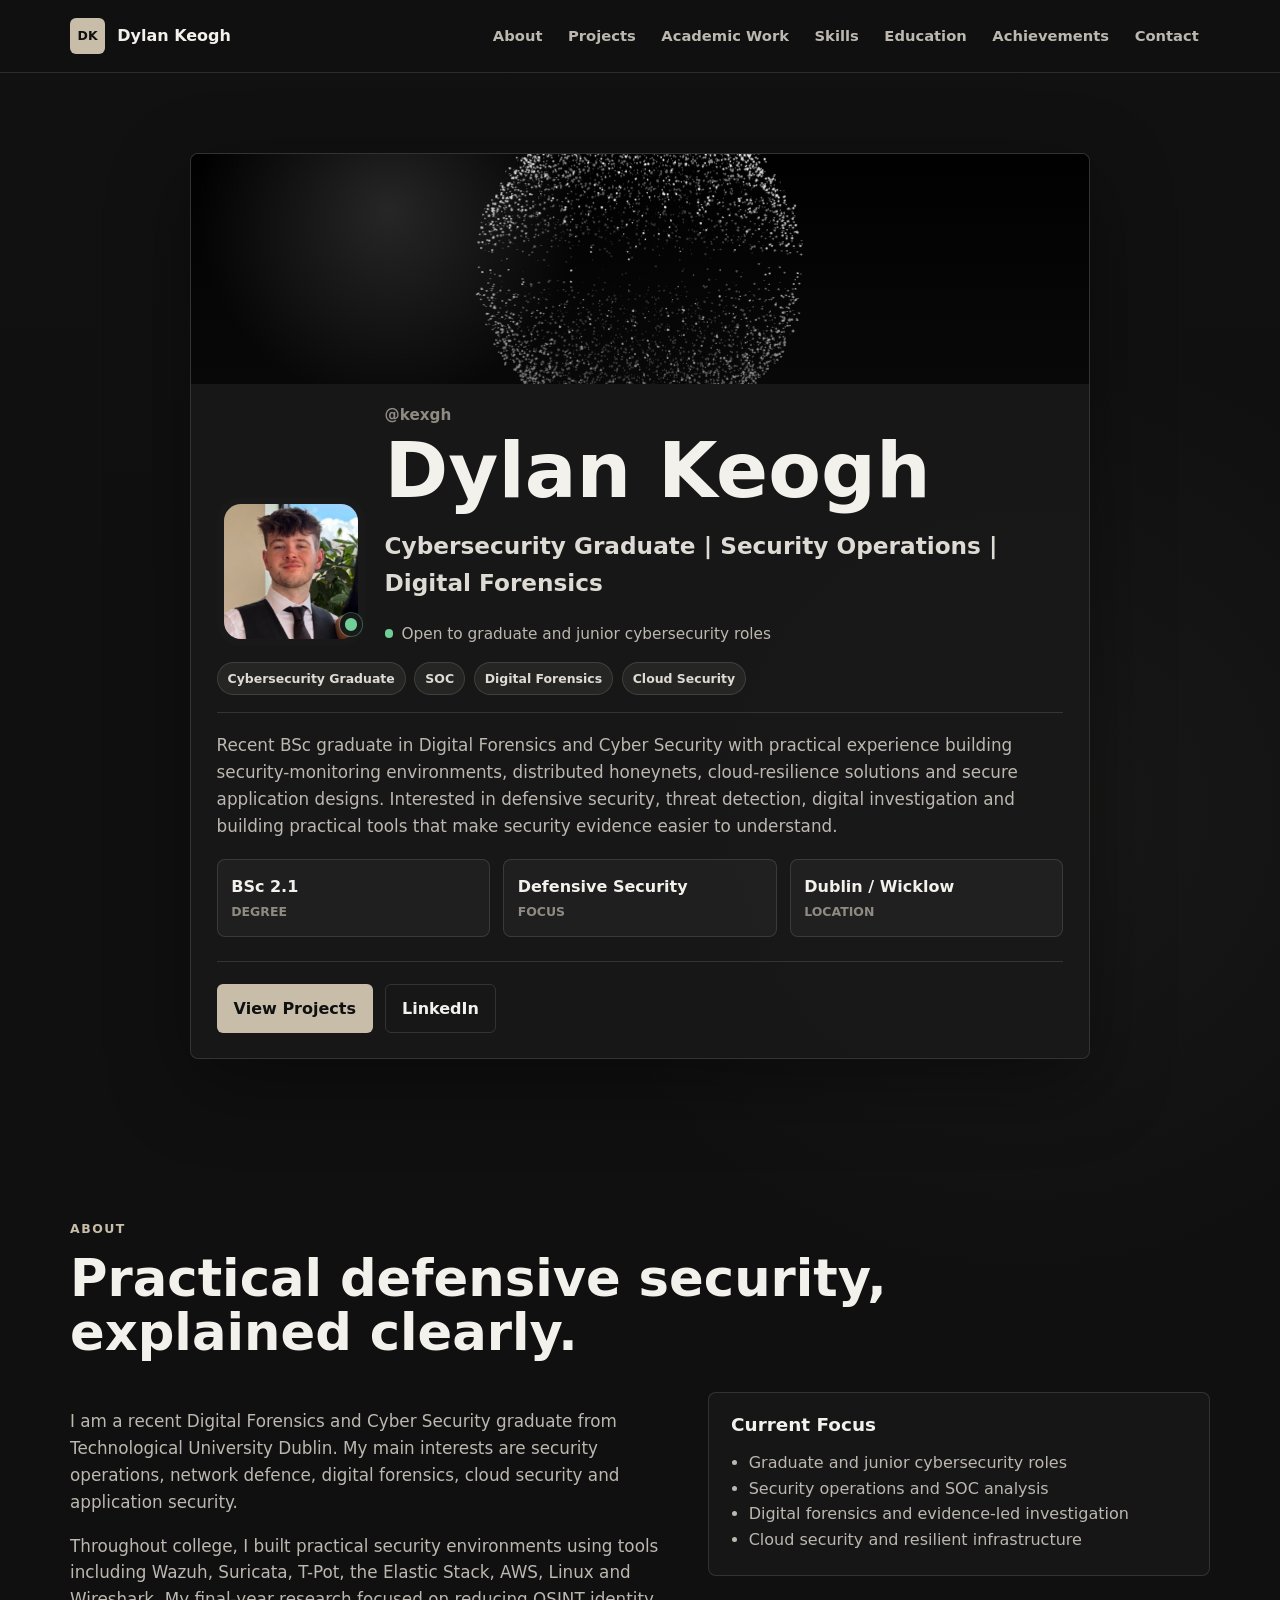
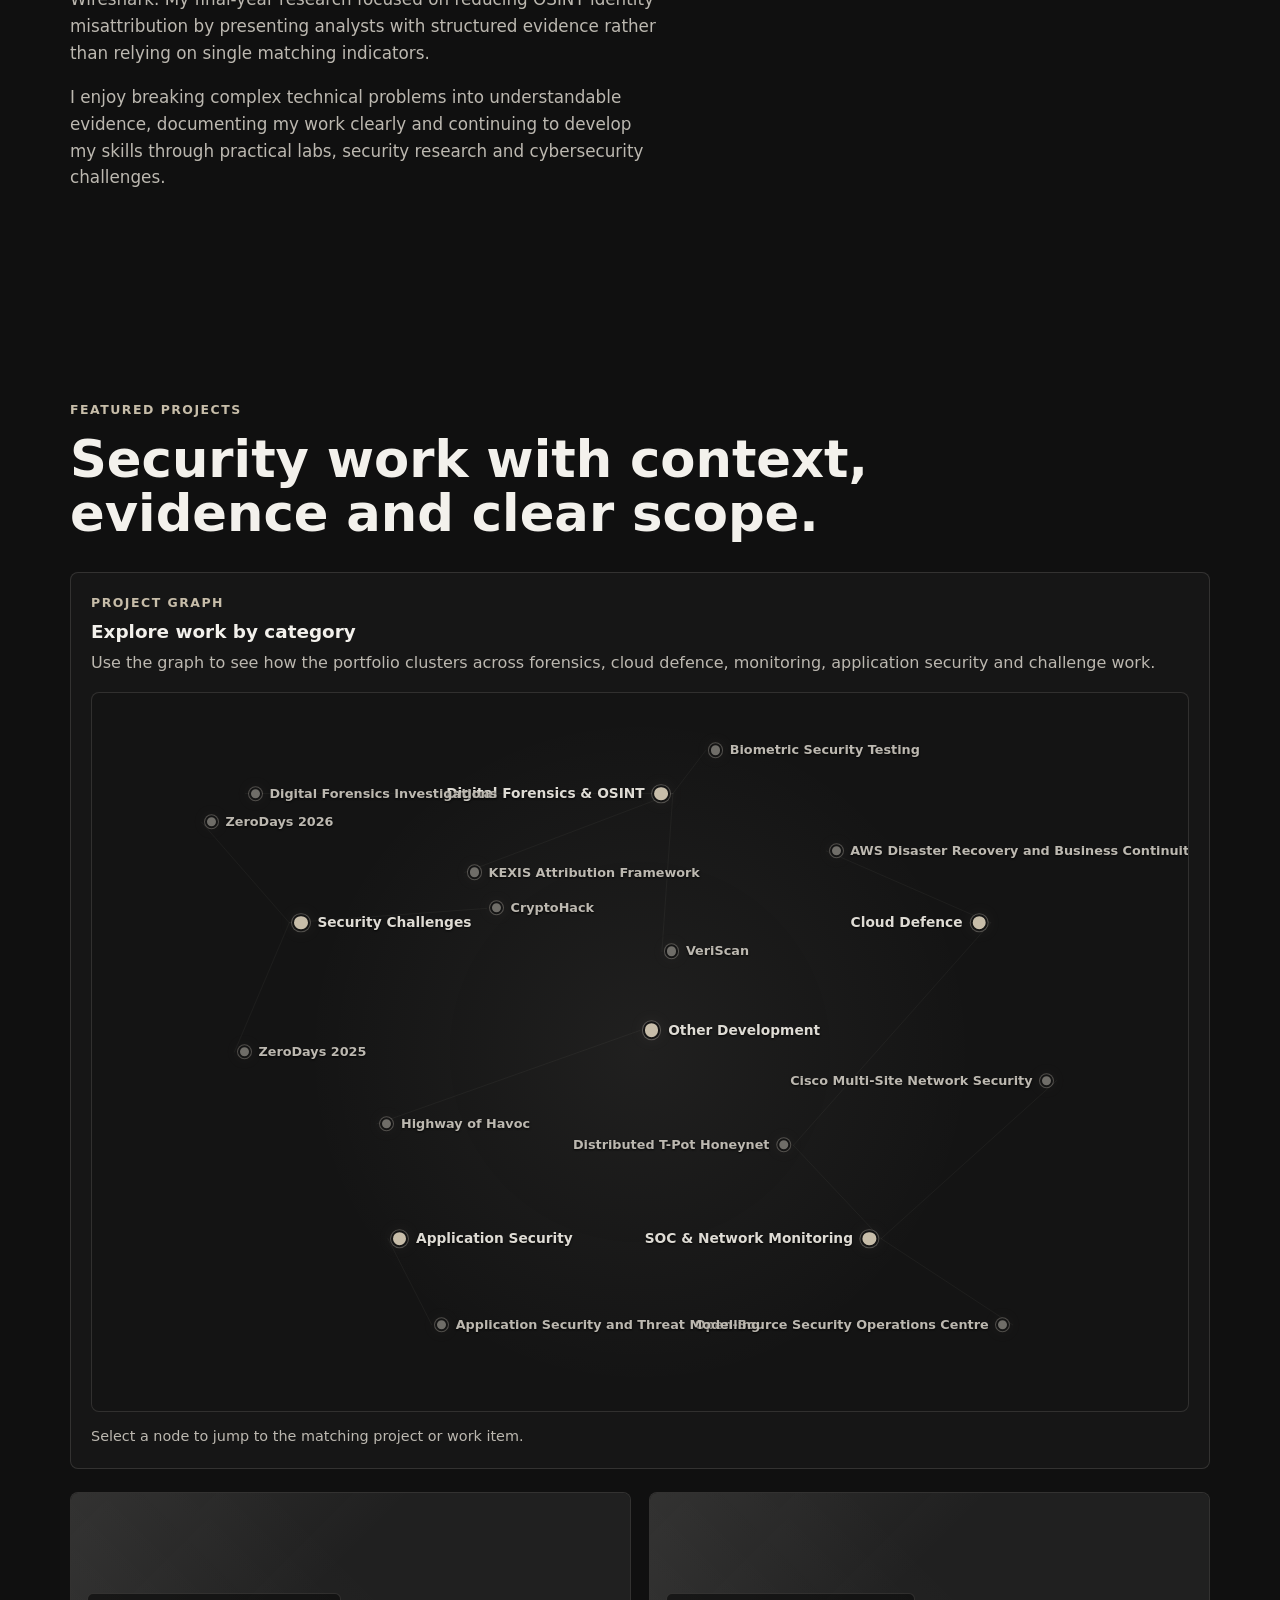
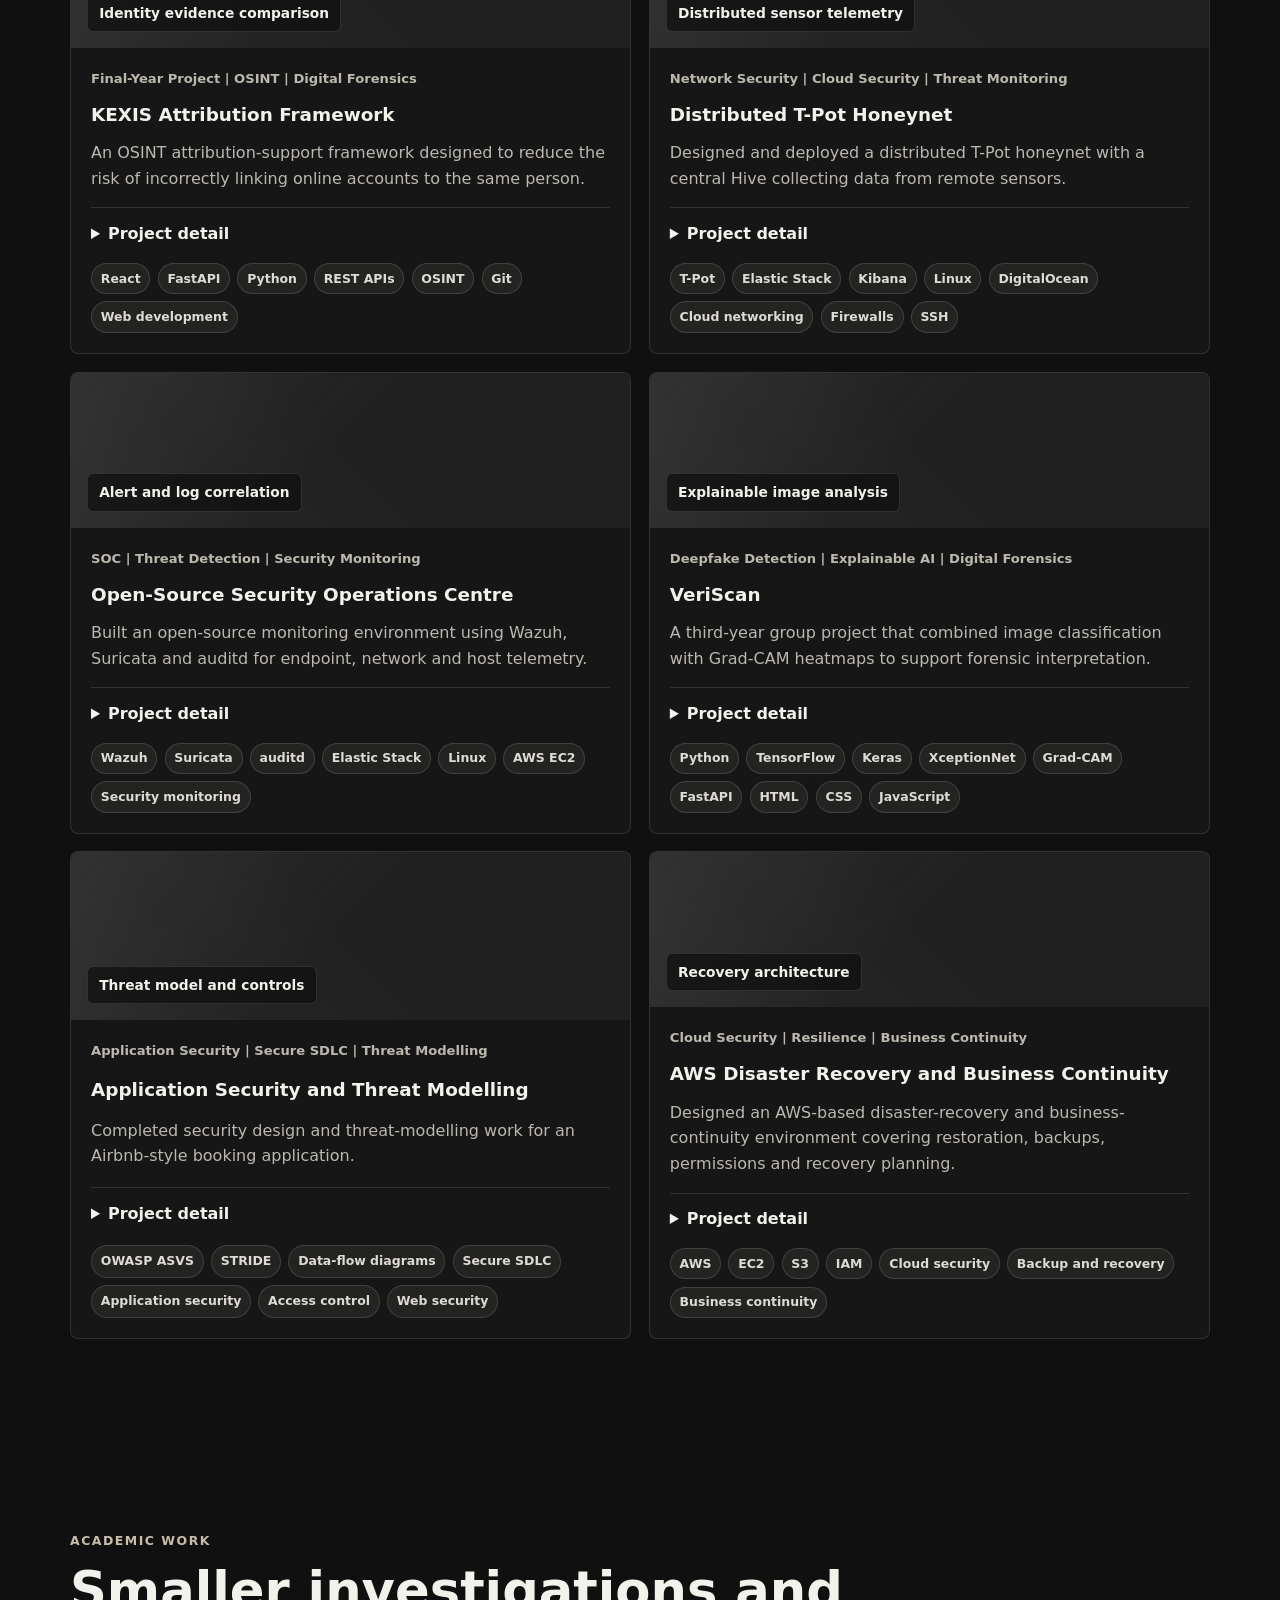
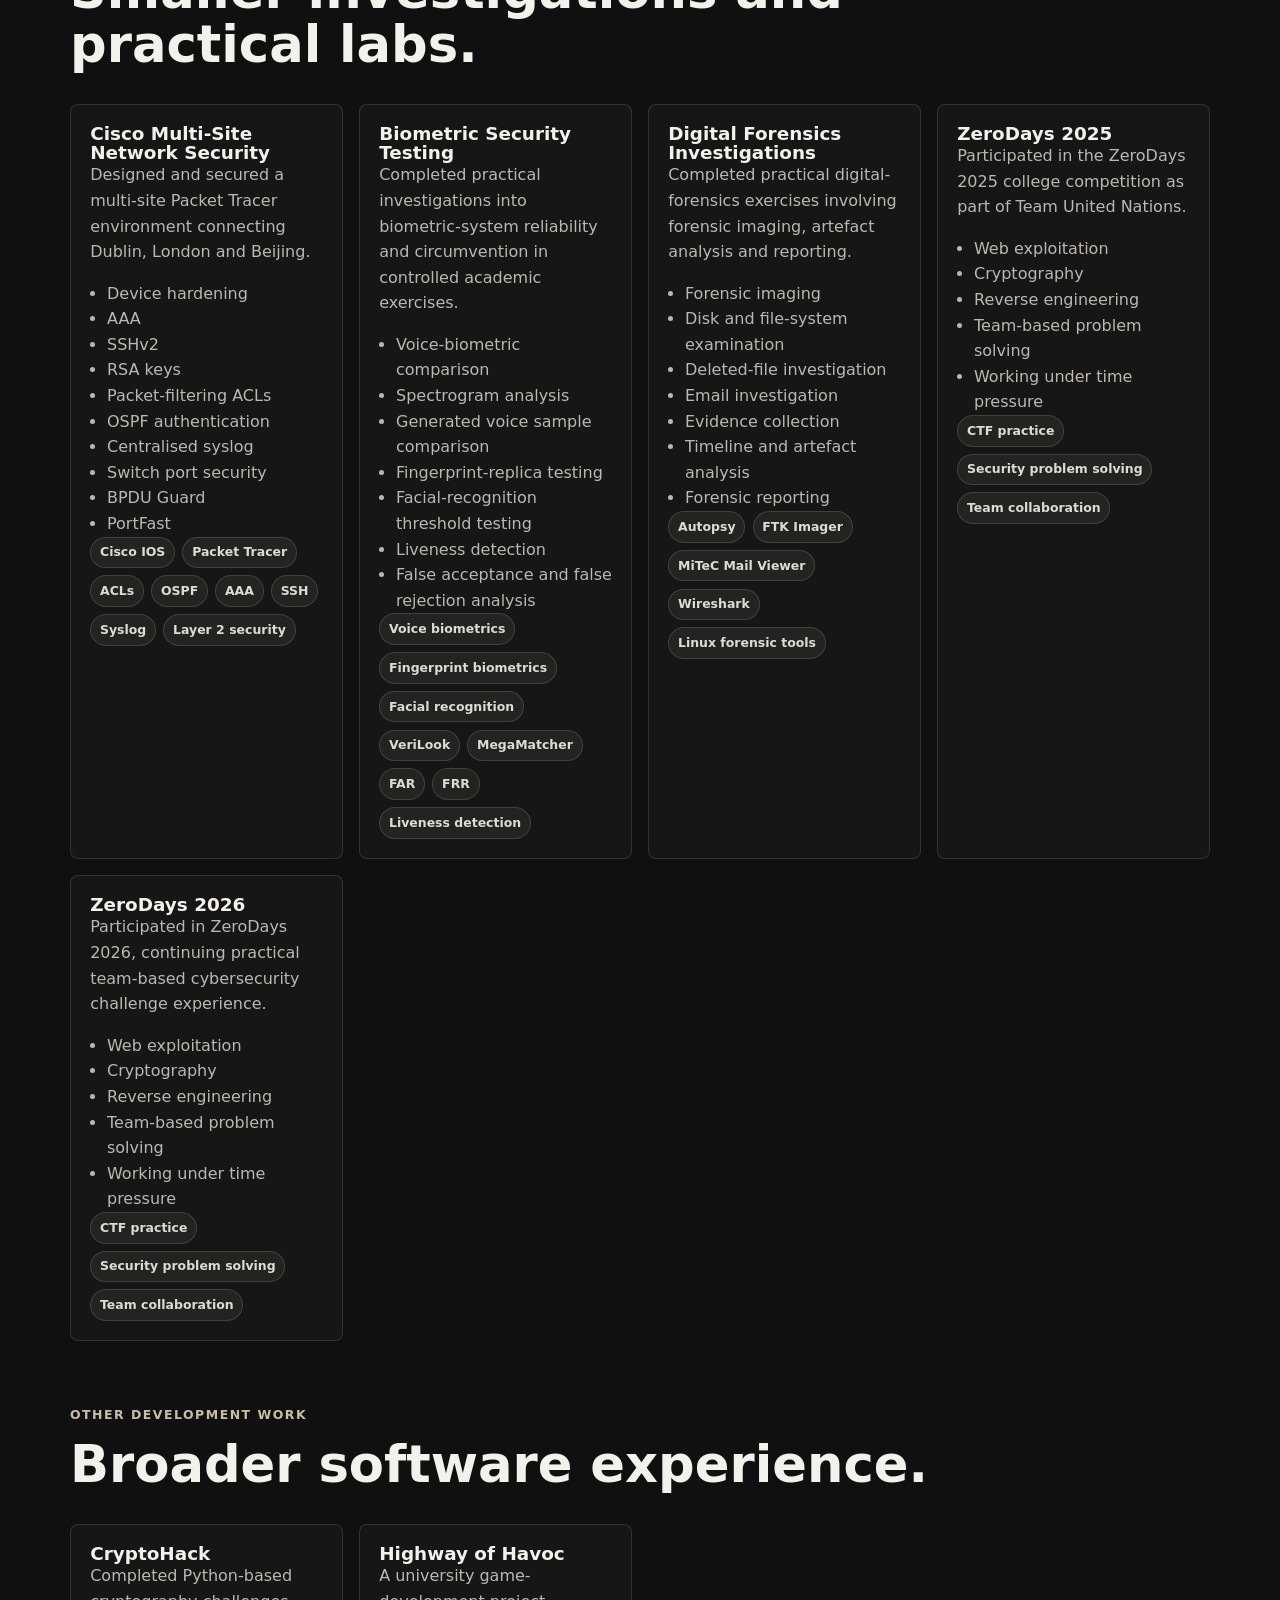
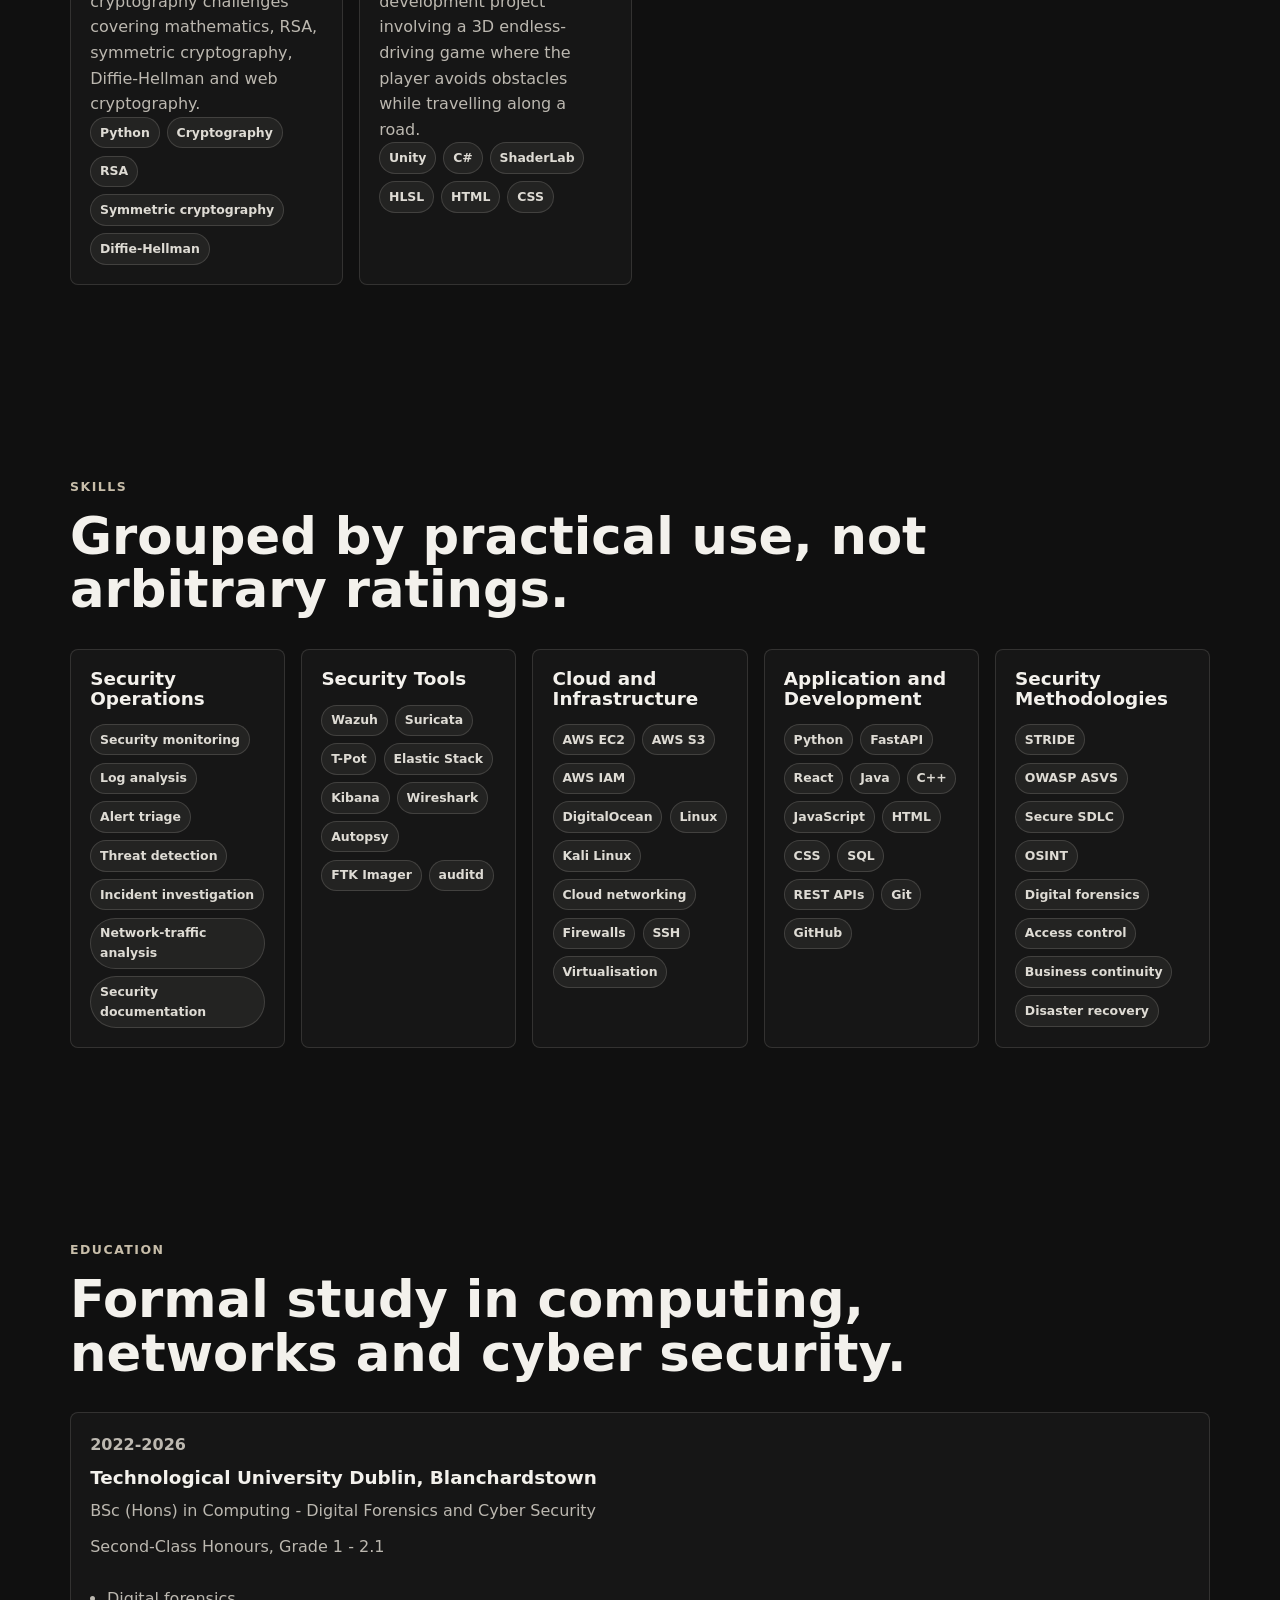
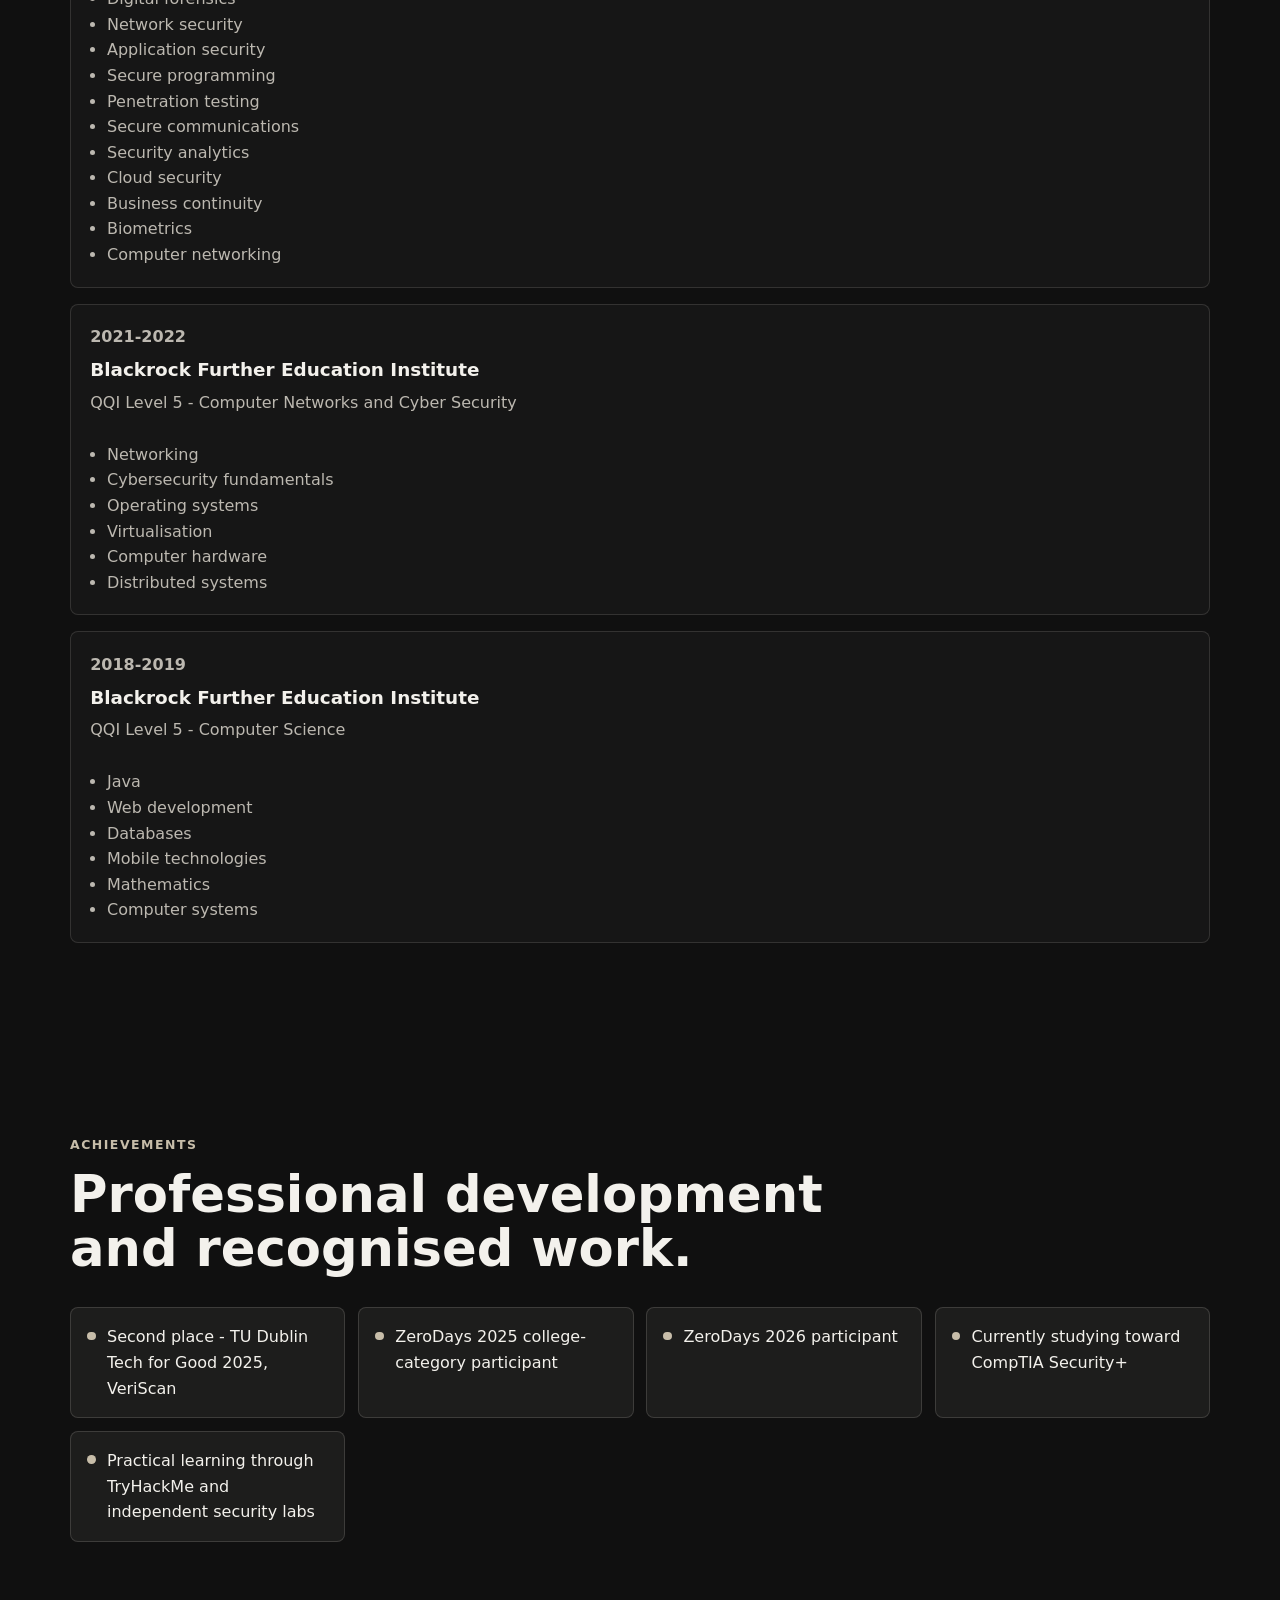
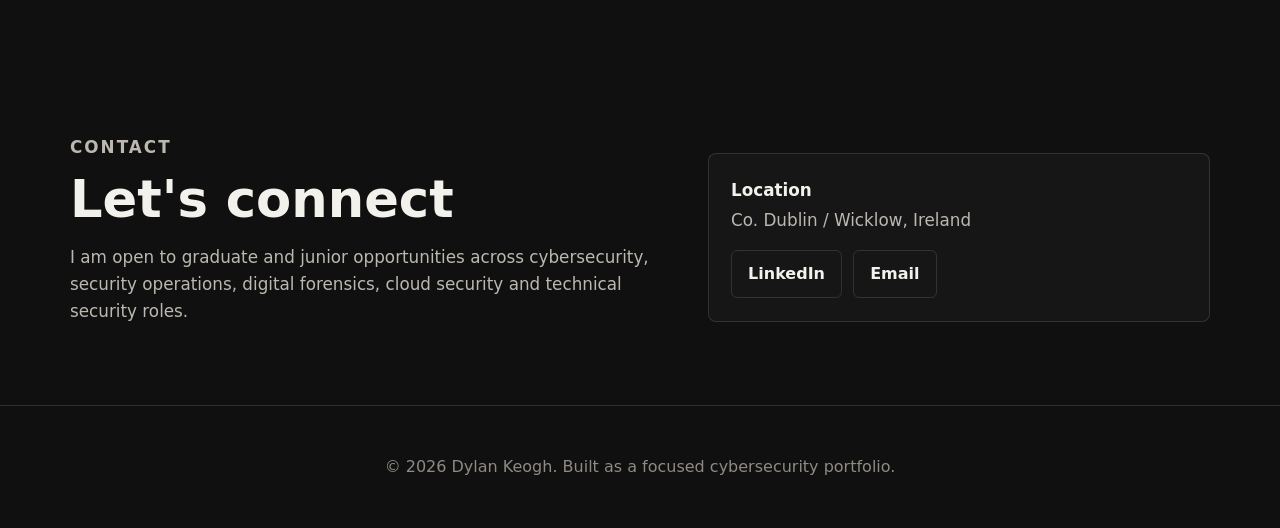
==== index.html @ 28d19703 "files" ====
<!doctype html>
<html lang="en-IE">
  <head>
    <meta charset="utf-8">
    <meta name="viewport" content="width=device-width, initial-scale=1">
    <title>Dylan Keogh | Cybersecurity Portfolio</title>
    <meta name="description" content="Cybersecurity portfolio for Dylan Keogh, a Digital Forensics and Cyber Security graduate focused on security operations, digital forensics, cloud security and application security.">
    <meta name="theme-color" content="#101010">
    <meta property="og:title" content="Dylan Keogh | Cybersecurity Portfolio">
    <meta property="og:description" content="Graduate cybersecurity portfolio covering SOC work, honeynets, digital forensics, cloud resilience, OSINT attribution and secure application design.">
    <meta property="og:type" content="website">
    <meta property="og:image" content="social-preview.svg">
    <meta name="twitter:card" content="summary_large_image">
    <meta name="twitter:title" content="Dylan Keogh | Cybersecurity Portfolio">
    <meta name="twitter:description" content="Cybersecurity graduate focused on security operations, digital forensics and practical defensive security.">
    <link rel="icon" href="favicon.svg" type="image/svg+xml">
    <link rel="stylesheet" href="styles.css">
    <script type="application/ld+json">
      {
        "@context": "https://schema.org",
        "@type": "Person",
        "name": "Dylan Keogh",
        "jobTitle": "Cybersecurity Graduate",
        "address": {
          "@type": "PostalAddress",
          "addressLocality": "Co. Dublin / Wicklow",
          "addressRegion": "Dublin / Wicklow",
          "addressCountry": "IE"
        },
        "alumniOf": {
          "@type": "CollegeOrUniversity",
          "name": "Technological University Dublin"
        },
        "knowsAbout": [
          "Cybersecurity",
          "Security operations",
          "Digital forensics",
          "Cloud security",
          "Network security",
          "Application security",
          "OSINT"
        ]
      }
    </script>
  </head>
  <body>
    <a class="skip-link" href="#main">Skip to content</a>
    <header class="site-header">
      <nav class="nav" aria-label="Primary navigation">
        <a class="brand" href="#home" aria-label="Dylan Keogh home">
          <span class="brand-mark" aria-hidden="true">DK</span>
          <span>Dylan Keogh</span>
        </a>
        <button class="nav-toggle" type="button" aria-expanded="false" aria-controls="nav-menu">
          <span class="sr-only">Toggle navigation</span>
          <span></span>
          <span></span>
          <span></span>
        </button>
        <div class="nav-menu" id="nav-menu">
          <a href="#about">About</a>
          <a href="#projects">Projects</a>
          <a href="#academic">Academic Work</a>
          <a href="#skills">Skills</a>
          <a href="#education">Education</a>
          <a href="#achievements">Achievements</a>
          <a href="#contact">Contact</a>
        </div>
      </nav>
    </header>

    <main id="main">
      <section class="hero section" id="home" aria-labelledby="hero-title">
        <div class="hero-grid">
          <article class="profile-card" aria-label="Dylan Keogh profile card">
            <div class="profile-banner" id="profile-banner" role="img" aria-label="Animated profile banner"></div>
            <div class="profile-main">
              <div class="avatar-wrap">
                <img class="avatar" id="profile-avatar" src="profile-photo.jpg" alt="Photo of Dylan Keogh">
                <span class="status-dot" aria-hidden="true"></span>
              </div>
              <div class="profile-identity">
                <p class="profile-handle" id="profile-handle">@kexgh</p>
                <h1 id="hero-title">Dylan Keogh</h1>
                <p class="hero-role">Cybersecurity Graduate | Security Operations | Digital Forensics</p>
                <p class="profile-status" id="profile-status"></p>
              </div>
            </div>
            <div class="profile-badges" id="profile-badges"></div>
            <p class="hero-summary" id="profile-summary"></p>
            <div class="profile-stats" id="profile-stats"></div>
            <div class="hero-actions" id="hero-actions">
              <a class="button primary" href="#projects">View Projects</a>
            </div>
          </article>
        </div>
      </section>

      <section class="section" id="about" aria-labelledby="about-title">
        <div class="section-heading">
          <p class="eyebrow">About</p>
          <h2 id="about-title">Practical defensive security, explained clearly.</h2>
        </div>
        <div class="about-grid">
          <div class="about-copy" id="about-copy"></div>
          <aside class="focus-panel" aria-labelledby="focus-title">
            <h3 id="focus-title">Current Focus</h3>
            <ul>
              <li>Graduate and junior cybersecurity roles</li>
              <li>Security operations and SOC analysis</li>
              <li>Digital forensics and evidence-led investigation</li>
              <li>Cloud security and resilient infrastructure</li>
            </ul>
          </aside>
        </div>
      </section>

      <section class="section" id="projects" aria-labelledby="projects-title">
        <div class="section-heading">
          <p class="eyebrow">Featured Projects</p>
          <h2 id="projects-title">Security work with context, evidence and clear scope.</h2>
        </div>
        <div class="graph-card" aria-labelledby="project-graph-title">
          <div class="graph-copy">
            <p class="eyebrow">Project Graph</p>
            <h3 id="project-graph-title">Explore work by category</h3>
            <p>Use the graph to see how the portfolio clusters across forensics, cloud defence, monitoring, application security and challenge work.</p>
          </div>
          <div class="project-graph" id="project-graph" aria-label="Interactive project category graph"></div>
          <p class="graph-hint">Select a node to jump to the matching project or work item.</p>
        </div>
        <div class="project-grid" id="project-grid"></div>
      </section>

      <section class="section muted" id="academic" aria-labelledby="academic-title">
        <div class="section-heading">
          <p class="eyebrow">Academic Work</p>
          <h2 id="academic-title">Smaller investigations and practical labs.</h2>
        </div>
        <div class="compact-grid" id="academic-grid"></div>
        <div class="subsection">
          <div class="section-heading compact">
            <p class="eyebrow">Other Development Work</p>
            <h2>Broader software experience.</h2>
          </div>
          <div class="compact-grid" id="other-grid"></div>
        </div>
      </section>

      <section class="section" id="skills" aria-labelledby="skills-title">
        <div class="section-heading">
          <p class="eyebrow">Skills</p>
          <h2 id="skills-title">Grouped by practical use, not arbitrary ratings.</h2>
        </div>
        <div class="skills-grid" id="skills-grid"></div>
      </section>

      <section class="section muted" id="education" aria-labelledby="education-title">
        <div class="section-heading">
          <p class="eyebrow">Education</p>
          <h2 id="education-title">Formal study in computing, networks and cyber security.</h2>
        </div>
        <div class="timeline" id="education-list"></div>
      </section>

      <section class="section" id="achievements" aria-labelledby="achievements-title">
        <div class="section-heading">
          <p class="eyebrow">Achievements</p>
          <h2 id="achievements-title">Professional development and recognised work.</h2>
        </div>
        <div class="achievement-list" id="achievement-list"></div>
      </section>

      <section class="section contact-section" id="contact" aria-labelledby="contact-title">
        <div class="contact-grid">
          <div>
            <p class="eyebrow">Contact</p>
            <h2 id="contact-title">Let's connect</h2>
            <p>I am open to graduate and junior opportunities across cybersecurity, security operations, digital forensics, cloud security and technical security roles.</p>
          </div>
          <div class="contact-card">
            <p><strong>Location</strong><span>Co. Dublin / Wicklow, Ireland</span></p>
            <div class="contact-links" id="contact-links"></div>
          </div>
        </div>
      </section>
    </main>

    <footer class="site-footer">
      <p>&copy; <span id="year"></span> Dylan Keogh. Built as a focused cybersecurity portfolio.</p>
    </footer>

    <script src="site-data.js"></script>
    <script src="script.js"></script>
  </body>
</html>
---- styles.css ----
:root {
  color-scheme: dark;
  --bg: #101010;
  --bg-soft: #151515;
  --surface: #191919;
  --surface-strong: #202020;
  --text: #f3f1ec;
  --muted: #bcb8b0;
  --subtle: #8f8a82;
  --line: rgba(224, 219, 209, 0.14);
  --accent: #c7bda9;
  --accent-2: #e0dbd1;
  --accent-dark: #29241d;
  --shadow: 0 24px 80px rgba(0, 0, 0, 0.38);
  --radius: 8px;
  --max: 1180px;
}

* {
  box-sizing: border-box;
}

html {
  scroll-behavior: smooth;
}

body {
  margin: 0;
  font-family: Inter, ui-sans-serif, system-ui, -apple-system, BlinkMacSystemFont, "Segoe UI", sans-serif;
  background:
    radial-gradient(circle at 80% 8%, rgba(224, 219, 209, 0.045), transparent 30rem),
    linear-gradient(180deg, #111 0%, var(--bg) 36rem);
  color: var(--text);
  line-height: 1.6;
}

body.nav-open {
  overflow: hidden;
}

a {
  color: inherit;
  text-decoration: none;
}

a:focus-visible,
button:focus-visible,
summary:focus-visible {
  outline: 3px solid var(--accent);
  outline-offset: 4px;
}

.skip-link {
  left: 1rem;
  padding: 0.75rem 1rem;
  position: fixed;
  top: -4rem;
  z-index: 100;
  background: var(--accent);
  color: #101010;
  border-radius: var(--radius);
  font-weight: 800;
}

.skip-link:focus {
  top: 1rem;
}

.site-header {
  position: sticky;
  top: 0;
  z-index: 50;
  border-bottom: 1px solid var(--line);
  background: rgba(16, 16, 16, 0.88);
  backdrop-filter: blur(18px);
}

.nav {
  align-items: center;
  display: flex;
  gap: 1.5rem;
  justify-content: space-between;
  margin: 0 auto;
  max-width: var(--max);
  min-height: 72px;
  padding: 0 1.25rem;
}

.brand {
  align-items: center;
  display: inline-flex;
  gap: 0.75rem;
  font-weight: 800;
  letter-spacing: 0;
}

.brand-mark {
  align-items: center;
  aspect-ratio: 1;
  background: var(--accent);
  border-radius: 6px;
  color: #101010;
  display: inline-flex;
  font-size: 0.78rem;
  font-weight: 900;
  justify-content: center;
  width: 2.2rem;
}

.nav-menu {
  align-items: center;
  display: flex;
  gap: 0.2rem;
}

.nav-menu a {
  border-radius: 6px;
  color: var(--muted);
  font-size: 0.92rem;
  font-weight: 700;
  padding: 0.55rem 0.7rem;
  transition: background 160ms ease, color 160ms ease;
}

.nav-menu a:hover {
  background: rgba(255, 255, 255, 0.06);
  color: var(--text);
}

.nav-toggle {
  align-items: center;
  background: transparent;
  border: 1px solid var(--line);
  border-radius: 6px;
  color: var(--text);
  cursor: pointer;
  display: none;
  height: 2.6rem;
  justify-content: center;
  padding: 0;
  width: 2.6rem;
}

.nav-toggle span:not(.sr-only) {
  background: currentColor;
  display: block;
  height: 2px;
  position: absolute;
  width: 1.1rem;
}

.nav-toggle span:nth-child(2) {
  transform: translateY(-6px);
}

.nav-toggle span:nth-child(4) {
  transform: translateY(6px);
}

.sr-only {
  border: 0;
  clip: rect(0, 0, 0, 0);
  height: 1px;
  margin: -1px;
  overflow: hidden;
  padding: 0;
  position: absolute;
  white-space: nowrap;
  width: 1px;
}

.section {
  margin: 0 auto;
  max-width: var(--max);
  padding: 6rem 1.25rem;
}

.section.muted {
  max-width: none;
  padding-left: 0;
  padding-right: 0;
}

.section.muted > * {
  margin-left: auto;
  margin-right: auto;
  max-width: var(--max);
  padding-left: 1.25rem;
  padding-right: 1.25rem;
}

.hero {
  min-height: calc(100vh - 72px);
  padding-bottom: 4rem;
  padding-top: 5rem;
}

.hero-grid {
  margin: 0 auto;
  max-width: 900px;
}

.about-grid,
.contact-grid {
  align-items: center;
  display: grid;
  gap: 3rem;
  grid-template-columns: minmax(0, 1.08fr) minmax(320px, 0.92fr);
}

.eyebrow {
  color: var(--accent);
  font-size: 0.78rem;
  font-weight: 900;
  letter-spacing: 0.12em;
  margin: 0 0 0.8rem;
  text-transform: uppercase;
}

h1,
h2,
h3 {
  letter-spacing: 0;
  line-height: 1.05;
  margin: 0;
}

h1 {
  font-size: clamp(2.35rem, 6vw, 5rem);
  max-width: 13ch;
}

h2 {
  font-size: clamp(2rem, 4vw, 3.4rem);
  max-width: 860px;
}

h3 {
  font-size: 1.15rem;
}

.hero-role {
  color: #dedbd4;
  font-size: clamp(1.05rem, 2.5vw, 1.45rem);
  font-weight: 760;
  margin: 1rem 0 1.25rem;
}

.hero-summary,
.about-copy p,
.contact-grid p {
  color: var(--muted);
  font-size: 1.05rem;
  max-width: 720px;
}

.hero-actions {
  display: flex;
  flex-wrap: wrap;
  gap: 0.75rem;
  margin-top: 1.5rem;
}

.profile-card {
  background: rgba(25, 25, 25, 0.9);
  border: 1px solid var(--line);
  border-radius: 8px;
  box-shadow: var(--shadow);
  overflow: hidden;
}

.profile-banner {
  background-color: #191919;
  background-image: url("profile-banner.gif");
  background-position: center;
  background-repeat: no-repeat;
  background-size: cover;
  min-height: clamp(160px, 24vw, 230px);
  position: relative;
}

.profile-banner::after {
  background:
    radial-gradient(circle at 22% 24%, rgba(255, 255, 255, 0.14), transparent 12rem),
    linear-gradient(180deg, transparent, rgba(16, 16, 16, 0.32));
  content: "";
  inset: 0;
  position: absolute;
}

.profile-main {
  align-items: end;
  display: grid;
  gap: 1.2rem;
  grid-template-columns: auto 1fr;
  padding: 0 1.6rem 1rem;
}

.avatar-wrap {
  margin-top: -3.7rem;
  position: relative;
  z-index: 2;
}

.avatar {
  aspect-ratio: 1;
  background-color: #242424;
  border: 7px solid var(--surface);
  border-radius: 24px;
  display: block;
  object-fit: cover;
  object-position: center;
  width: clamp(6.5rem, 16vw, 9.3rem);
}

.status-dot {
  background: #6fcf97;
  border: 5px solid var(--surface);
  border-radius: 50%;
  bottom: 0.65rem;
  box-shadow: 0 0 0 1px rgba(111, 207, 151, 0.35);
  height: 1.4rem;
  position: absolute;
  right: 0.2rem;
  width: 1.4rem;
}

.profile-identity {
  min-width: 0;
  padding-top: 1.2rem;
}

.profile-handle {
  color: var(--subtle);
  font-size: 0.95rem;
  font-weight: 850;
  margin: 0 0 0.2rem;
}

.profile-status {
  align-items: center;
  color: var(--muted);
  display: flex;
  font-size: 0.96rem;
  gap: 0.5rem;
  margin: 0.8rem 0 0;
}

.profile-status::before {
  background: #6fcf97;
  border-radius: 50%;
  content: "";
  flex: 0 0 auto;
  height: 0.55rem;
  width: 0.55rem;
}

.profile-badges,
.profile-stats,
.profile-card .hero-summary,
.profile-card .hero-actions {
  margin-left: 1.6rem;
  margin-right: 1.6rem;
}

.profile-badges {
  display: flex;
  flex-wrap: wrap;
  gap: 0.55rem;
  margin-bottom: 1rem;
}

.profile-badge {
  background: rgba(224, 219, 209, 0.07);
  border: 1px solid var(--line);
  border-radius: 999px;
  color: #dedbd4;
  font-size: 0.78rem;
  font-weight: 850;
  padding: 0.35rem 0.62rem;
}

.profile-card .hero-summary {
  border-top: 1px solid var(--line);
  max-width: none;
  padding-top: 1.2rem;
}

.profile-stats {
  display: grid;
  gap: 0.8rem;
  grid-template-columns: repeat(3, minmax(0, 1fr));
  margin-top: 1.2rem;
}

.profile-stat {
  background: rgba(255, 255, 255, 0.035);
  border: 1px solid var(--line);
  border-radius: 8px;
  display: grid;
  gap: 0.2rem;
  padding: 0.85rem;
}

.profile-stat strong {
  color: var(--text);
  font-size: 1rem;
}

.profile-stat span {
  color: var(--subtle);
  font-size: 0.78rem;
  font-weight: 850;
  text-transform: uppercase;
}

.profile-card .hero-actions {
  border-top: 1px solid var(--line);
  padding-bottom: 1.6rem;
  padding-top: 1.4rem;
}

.button {
  align-items: center;
  border: 1px solid var(--line);
  border-radius: 6px;
  color: var(--text);
  cursor: pointer;
  display: inline-flex;
  font-weight: 800;
  min-height: 2.8rem;
  padding: 0.65rem 1rem;
  transition: border-color 160ms ease, background 160ms ease, color 160ms ease, transform 160ms ease;
}

.button:hover {
  border-color: rgba(224, 219, 209, 0.34);
  transform: translateY(-1px);
}

.button.primary {
  background: var(--accent);
  border-color: transparent;
  color: #101010;
}

.section-heading {
  margin-bottom: 2rem;
}

.section-heading.compact {
  margin-top: 4rem;
}

.about-grid {
  align-items: start;
}

.focus-panel,
.project-card,
.compact-card,
.skill-card,
.education-item,
.contact-card {
  background: rgba(25, 25, 25, 0.82);
  border: 1px solid var(--line);
  border-radius: var(--radius);
}

.focus-panel {
  padding: 1.4rem;
}

.focus-panel ul {
  color: var(--muted);
  margin: 1rem 0 0;
  padding-left: 1.1rem;
}

.project-grid {
  display: grid;
  gap: 1.1rem;
  grid-template-columns: repeat(2, minmax(0, 1fr));
}

.graph-card {
  background: rgba(25, 25, 25, 0.82);
  border: 1px solid var(--line);
  border-radius: var(--radius);
  margin-bottom: 1.4rem;
  overflow: hidden;
  padding: 1.25rem;
}

.graph-copy {
  display: grid;
  gap: 0.55rem;
  margin-bottom: 1rem;
}

.graph-copy h3,
.graph-copy p {
  margin: 0;
}

.graph-copy p:not(.eyebrow),
.graph-hint {
  color: var(--muted);
}

.project-graph {
  background:
    radial-gradient(circle at center, rgba(224, 219, 209, 0.06), transparent 21rem),
    #141414;
  border: 1px solid var(--line);
  border-radius: var(--radius);
  min-height: clamp(560px, 60vw, 720px);
  overflow: hidden;
  position: relative;
}

.graph-lines {
  height: 100%;
  inset: 0;
  position: absolute;
  width: 100%;
}

.graph-lines line {
  stroke: rgba(224, 219, 209, 0.18);
  stroke-linecap: round;
  stroke-width: 0.28;
  transition: stroke 160ms ease, stroke-width 160ms ease, opacity 160ms ease;
  vector-effect: non-scaling-stroke;
}

.graph-lines line.is-active {
  stroke: rgba(224, 219, 209, 0.46);
  stroke-width: 0.46;
}

.graph-node {
  appearance: none;
  align-items: center;
  background: transparent;
  border: 0;
  color: var(--text);
  cursor: pointer;
  display: inline-flex;
  gap: 0.48rem;
  font: inherit;
  font-size: 0.8rem;
  font-weight: 760;
  line-height: 1.18;
  max-width: 16rem;
  padding: 0.2rem;
  position: absolute;
  text-align: left;
  transform: translate(0, -50%);
  transition: color 160ms ease, transform 160ms ease;
  white-space: nowrap;
  z-index: 2;
}

.graph-node:hover,
.graph-node.is-active {
  color: var(--text);
  transform: translate(0, -50%) scale(1.04);
}

.graph-node.label-left {
  flex-direction: row-reverse;
  text-align: right;
  transform: translate(-100%, -50%);
}

.graph-node.label-left:hover,
.graph-node.label-left.is-active {
  transform: translate(-100%, -50%) scale(1.04);
}

.node-dot {
  background: #6f6d68;
  border: 2px solid #141414;
  border-radius: 50%;
  box-shadow: 0 0 0 1px rgba(224, 219, 209, 0.28), 0 0 18px rgba(224, 219, 209, 0.08);
  flex: 0 0 auto;
  height: 0.82rem;
  width: 0.82rem;
}

.node-label {
  color: var(--muted);
  display: block;
  text-shadow: 0 1px 2px rgba(0, 0, 0, 0.85);
}

.graph-node:hover .node-label,
.graph-node.is-active .node-label {
  color: var(--text);
}

.graph-node:hover .node-dot,
.graph-node.is-active .node-dot {
  background: var(--accent);
  box-shadow: 0 0 0 2px rgba(224, 219, 209, 0.28), 0 0 24px rgba(224, 219, 209, 0.16);
}

.category-node {
  font-size: 0.86rem;
  font-weight: 900;
}

.category-node .node-dot {
  background: var(--accent);
  height: 1.08rem;
  width: 1.08rem;
}

.category-node .node-label {
  color: #dedbd4;
}

.graph-hint {
  font-size: 0.9rem;
  margin: 0.85rem 0 0;
}

.project-card {
  display: grid;
  min-height: 100%;
  overflow: hidden;
}

.project-visual {
  align-items: end;
  background:
    linear-gradient(135deg, rgba(224, 219, 209, 0.08), transparent 48%),
    linear-gradient(45deg, rgba(255, 255, 255, 0.035), transparent 52%),
    var(--surface-strong);
  display: grid;
  min-height: 155px;
  padding: 1rem;
  position: relative;
}

.visual-label {
  background: rgba(16, 16, 16, 0.76);
  border: 1px solid var(--line);
  border-radius: 6px;
  color: var(--text);
  font-size: 0.86rem;
  font-weight: 850;
  padding: 0.45rem 0.7rem;
  position: relative;
  width: fit-content;
}

.project-body {
  display: grid;
  gap: 1rem;
  padding: 1.25rem;
}

.category {
  color: var(--accent);
  font-size: 0.82rem;
  font-weight: 850;
  margin: 0;
}

.project-body p,
.compact-card p,
.education-item p,
.skill-card p {
  color: var(--muted);
  margin: 0;
}

details {
  border-top: 1px solid var(--line);
  padding-top: 0.8rem;
}

summary {
  cursor: pointer;
  font-weight: 850;
}

.detail-list {
  display: grid;
  gap: 0.7rem;
  margin-top: 0.9rem;
}

.detail-list p {
  font-size: 0.94rem;
}

.tag-list {
  display: flex;
  flex-wrap: wrap;
  gap: 0.45rem;
}

.tag {
  background: rgba(224, 219, 209, 0.065);
  border: 1px solid rgba(224, 219, 209, 0.16);
  border-radius: 999px;
  color: #dedbd4;
  font-size: 0.78rem;
  font-weight: 800;
  padding: 0.3rem 0.55rem;
}

.compact-grid,
.skills-grid {
  display: grid;
  gap: 1rem;
  grid-template-columns: repeat(4, minmax(0, 1fr));
}

.compact-card,
.skill-card,
.education-item {
  padding: 1.2rem;
}

.compact-card ul,
.education-item ul {
  color: var(--muted);
  margin: 1rem 0 0;
  padding-left: 1.05rem;
}

.skills-grid {
  grid-template-columns: repeat(5, minmax(0, 1fr));
}

.skill-card .tag-list {
  margin-top: 1rem;
}

.timeline {
  display: grid;
  gap: 1rem;
}

.education-item {
  display: grid;
  gap: 0.65rem;
}

.education-meta {
  color: var(--accent);
  font-weight: 850;
}

.achievement-list {
  display: grid;
  gap: 0.8rem;
  grid-template-columns: repeat(4, minmax(0, 1fr));
}

.achievement {
  align-items: start;
  background: rgba(224, 219, 209, 0.065);
  border: 1px solid rgba(224, 219, 209, 0.16);
  border-radius: var(--radius);
  display: flex;
  gap: 0.7rem;
  padding: 1rem;
}

.achievement::before {
  background: var(--accent);
  border-radius: 50%;
  content: "";
  flex: 0 0 auto;
  height: 0.55rem;
  margin-top: 0.45rem;
  width: 0.55rem;
}

.contact-section {
  padding-bottom: 4rem;
}

.contact-card {
  padding: 1.4rem;
}

.contact-card p {
  display: grid;
  gap: 0.2rem;
  margin: 0 0 1rem;
}

.contact-card strong {
  color: var(--text);
}

.contact-links {
  display: flex;
  flex-wrap: wrap;
  gap: 0.7rem;
}

.site-footer {
  border-top: 1px solid var(--line);
  color: var(--subtle);
  padding: 2rem 1.25rem;
  text-align: center;
}

@media (max-width: 980px) {
  .hero-grid,
  .about-grid,
  .contact-grid {
    grid-template-columns: 1fr;
  }

  .project-grid,
  .compact-grid,
  .achievement-list {
    grid-template-columns: repeat(2, minmax(0, 1fr));
  }

  .skills-grid {
    grid-template-columns: repeat(2, minmax(0, 1fr));
  }
}

@media (max-width: 760px) {
  .nav-toggle {
    display: inline-flex;
  }

  .nav-menu {
    background: rgba(16, 16, 16, 0.98);
    border-bottom: 1px solid var(--line);
    display: none;
    inset: 72px 0 auto;
    padding: 1rem;
    position: fixed;
  }

  .nav-menu.is-open {
    display: grid;
  }

  .nav-menu a {
    font-size: 1rem;
    padding: 0.9rem;
  }

  .section {
    padding-bottom: 4rem;
    padding-top: 4rem;
  }

  .hero {
    min-height: auto;
    padding-top: 3rem;
  }

  .profile-main {
    align-items: start;
    grid-template-columns: 1fr;
  }

  .profile-identity {
    padding-top: 0;
  }

  .profile-stats {
    grid-template-columns: 1fr;
  }

  .project-grid,
  .compact-grid,
  .skills-grid,
  .achievement-list {
    grid-template-columns: 1fr;
  }

  .project-graph {
    min-height: 760px;
  }

  .graph-node {
    font-size: 0.72rem;
    max-width: 10.5rem;
    white-space: normal;
  }

  .node-dot {
    height: 0.74rem;
    width: 0.74rem;
  }

  .category-node .node-dot {
    height: 0.96rem;
    width: 0.96rem;
  }
}

@media (prefers-reduced-motion: reduce) {
  *,
  *::before,
  *::after {
    animation-duration: 0.001ms !important;
    animation-iteration-count: 1 !important;
    scroll-behavior: auto !important;
    transition-duration: 0.001ms !important;
  }
}
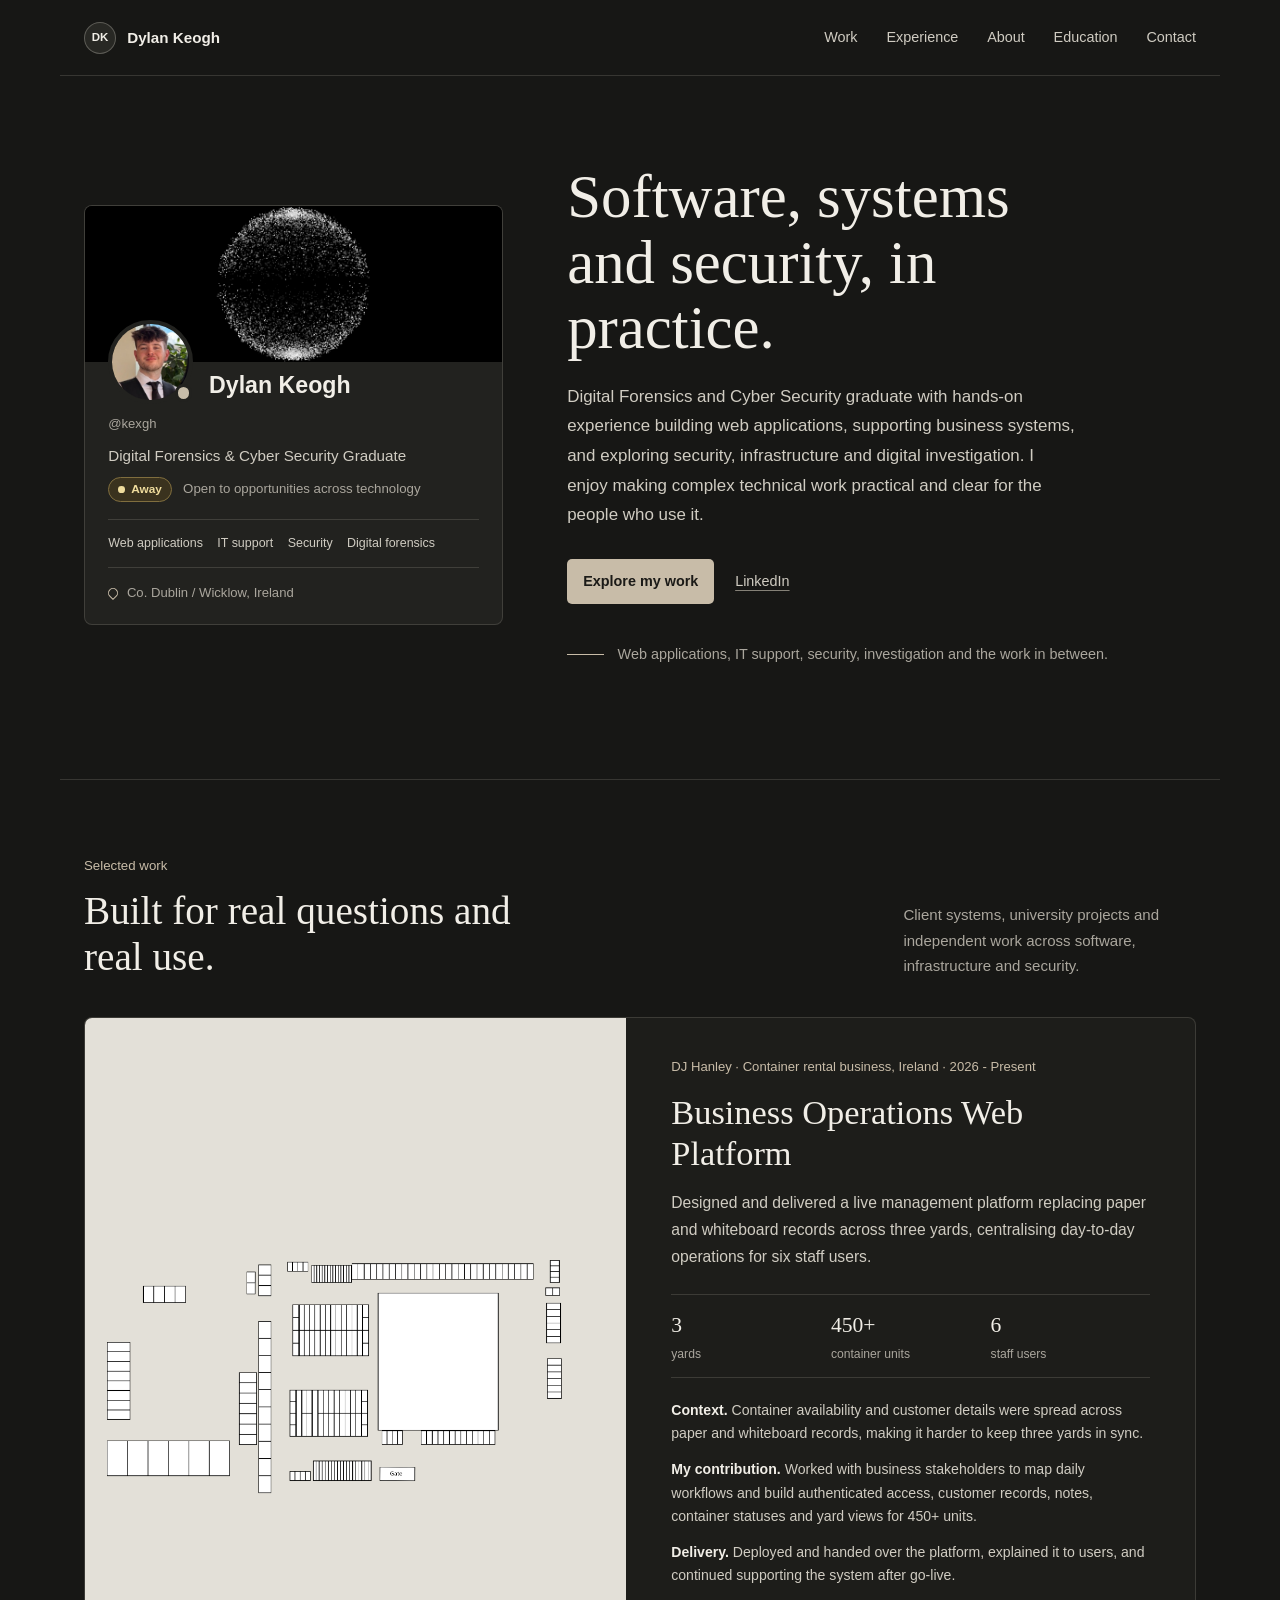
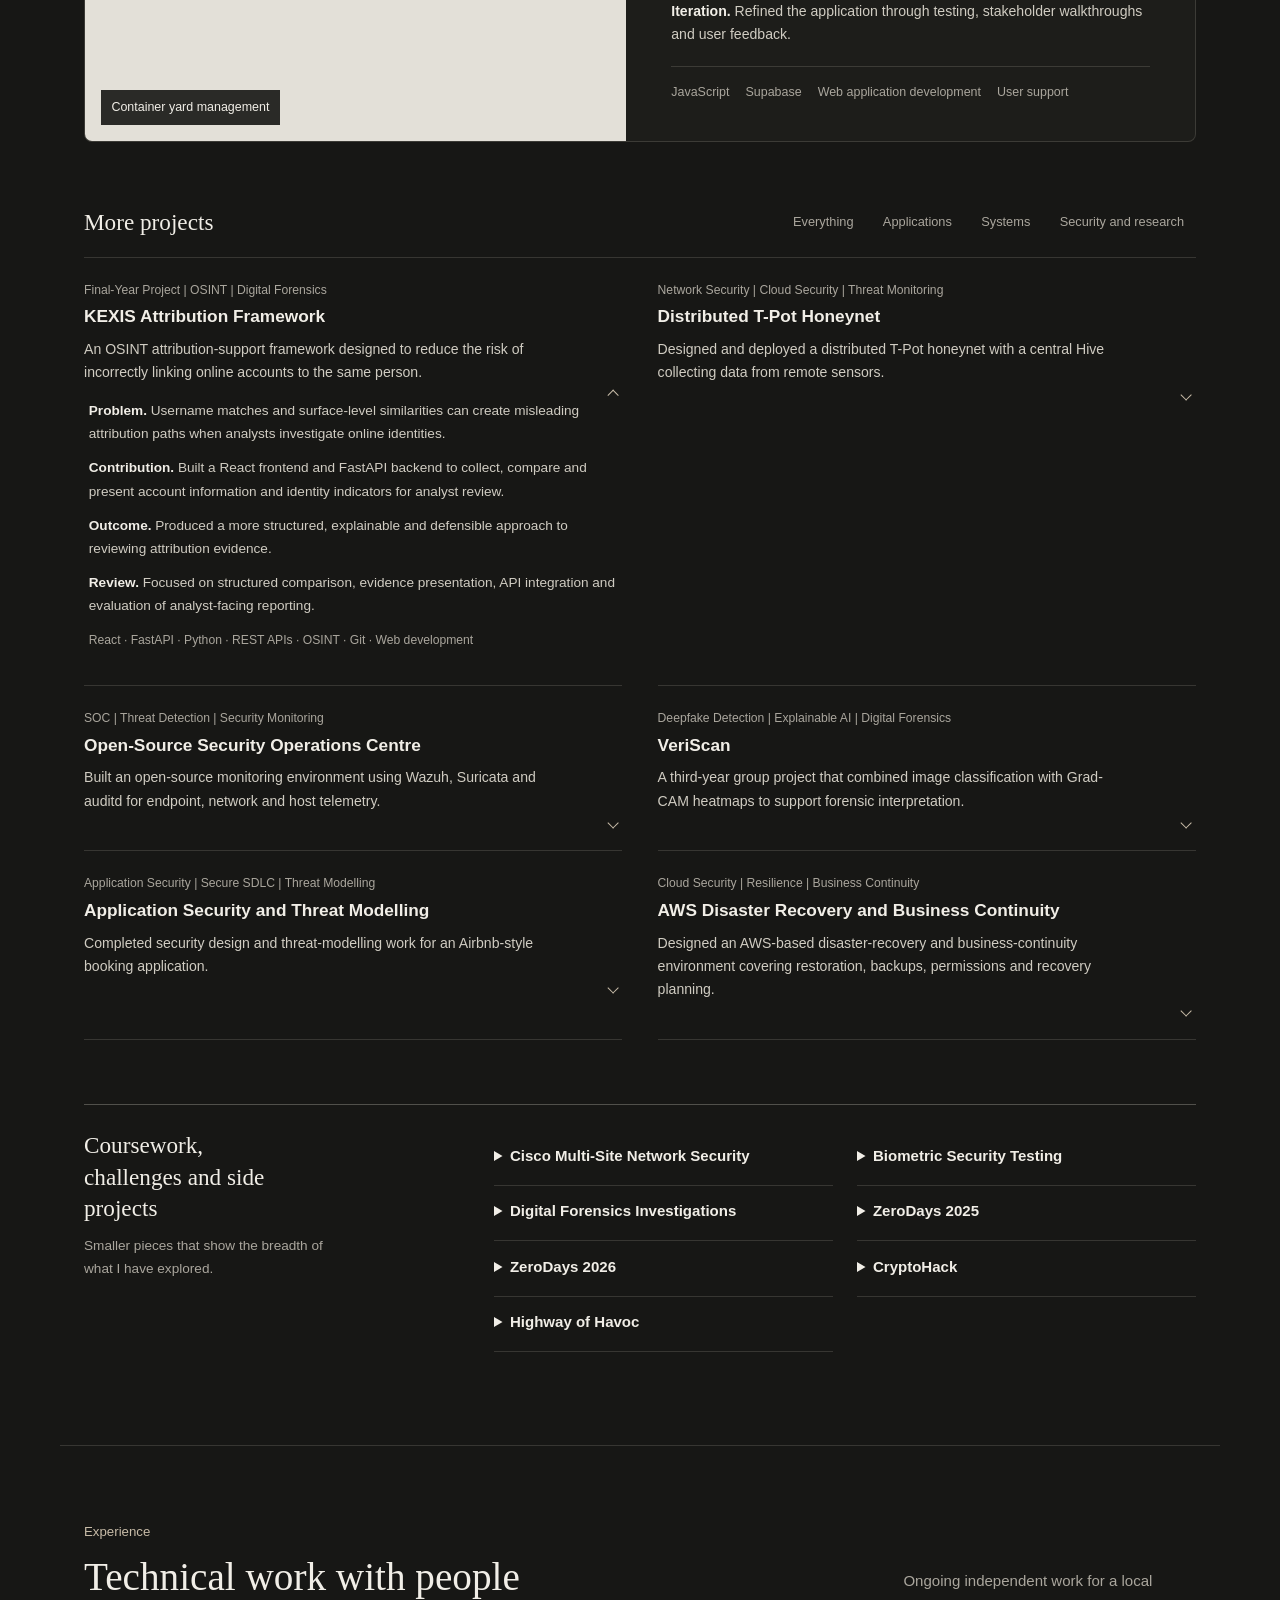
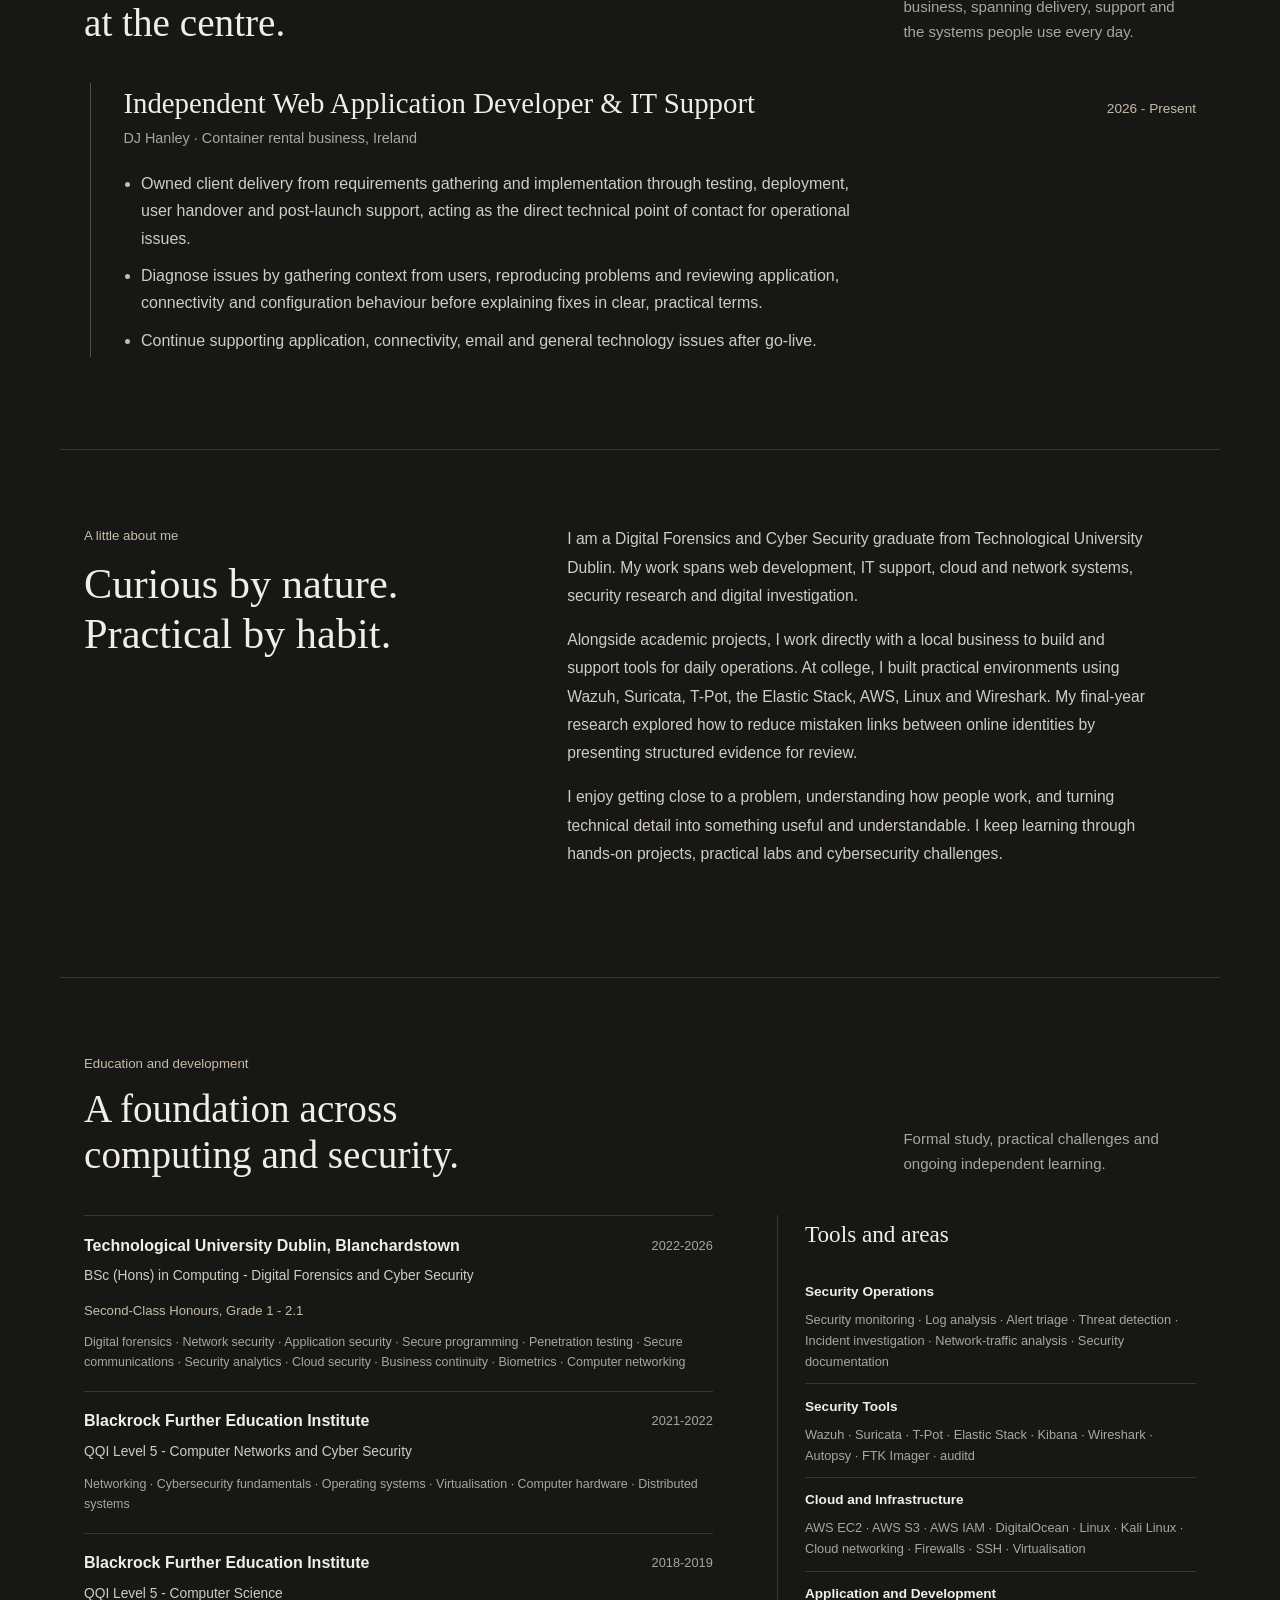
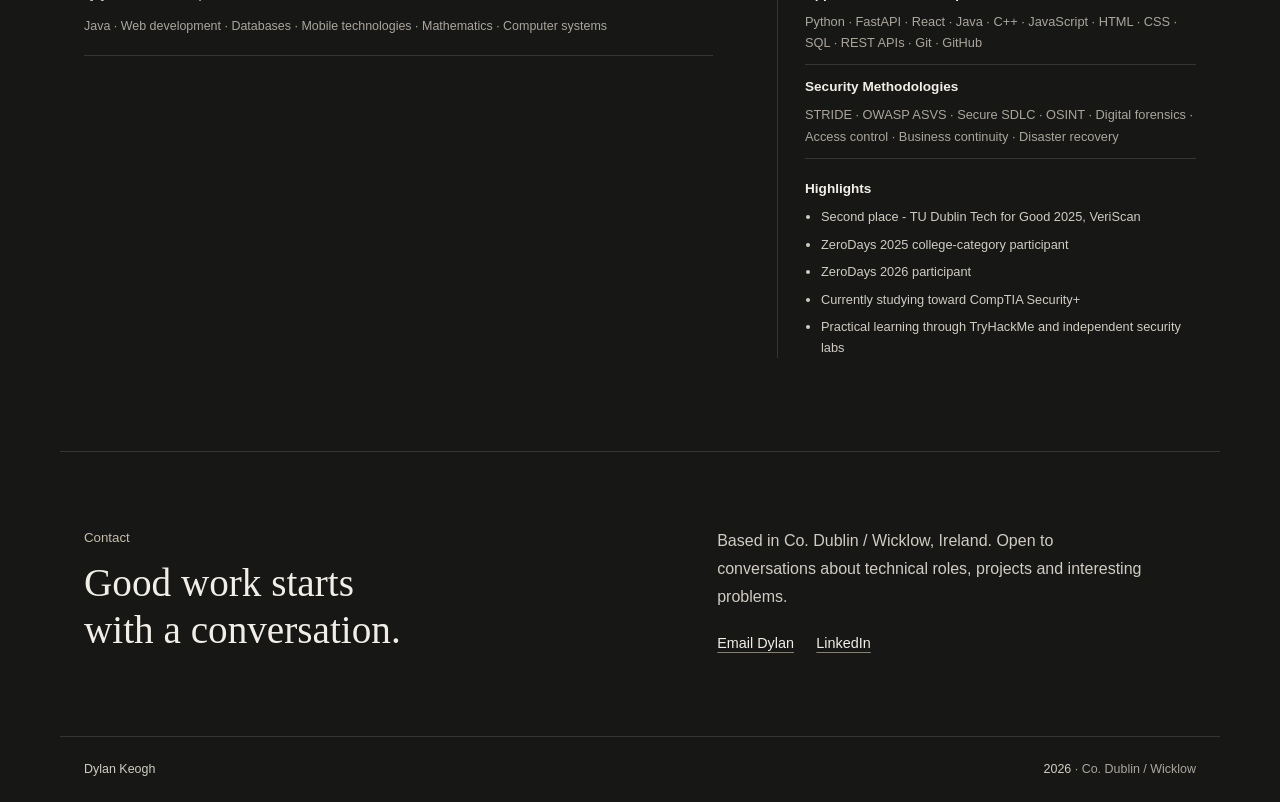
==== commit be315936: "website updates newer design" ====
--- a/index.html
+++ b/index.html
@@ -3,193 +3,176 @@
   <head>
     <meta charset="utf-8">
     <meta name="viewport" content="width=device-width, initial-scale=1">
-    <title>Dylan Keogh | Cybersecurity Portfolio</title>
-    <meta name="description" content="Cybersecurity portfolio for Dylan Keogh, a Digital Forensics and Cyber Security graduate focused on security operations, digital forensics, cloud security and application security.">
-    <meta name="theme-color" content="#101010">
-    <meta property="og:title" content="Dylan Keogh | Cybersecurity Portfolio">
-    <meta property="og:description" content="Graduate cybersecurity portfolio covering SOC work, honeynets, digital forensics, cloud resilience, OSINT attribution and secure application design.">
+    <meta name="theme-color" content="#171715">
+    <title>Dylan Keogh | Work and Projects</title>
+    <meta name="description" content="Dylan Keogh's work across web applications, IT support, cybersecurity, systems and digital forensics.">
+    <meta property="og:title" content="Dylan Keogh | Work and Projects">
+    <meta property="og:description" content="Selected projects, client work, technical experience and study by Dylan Keogh.">
     <meta property="og:type" content="website">
-    <meta property="og:image" content="social-preview.svg">
-    <meta name="twitter:card" content="summary_large_image">
-    <meta name="twitter:title" content="Dylan Keogh | Cybersecurity Portfolio">
-    <meta name="twitter:description" content="Cybersecurity graduate focused on security operations, digital forensics and practical defensive security.">
-    <link rel="icon" href="favicon.svg" type="image/svg+xml">
+    <link rel="icon" href="profile-photo.jpg" type="image/jpeg">
     <link rel="stylesheet" href="styles.css">
-    <script type="application/ld+json">
-      {
-        "@context": "https://schema.org",
-        "@type": "Person",
-        "name": "Dylan Keogh",
-        "jobTitle": "Cybersecurity Graduate",
-        "address": {
-          "@type": "PostalAddress",
-          "addressLocality": "Co. Dublin / Wicklow",
-          "addressRegion": "Dublin / Wicklow",
-          "addressCountry": "IE"
-        },
-        "alumniOf": {
-          "@type": "CollegeOrUniversity",
-          "name": "Technological University Dublin"
-        },
-        "knowsAbout": [
-          "Cybersecurity",
-          "Security operations",
-          "Digital forensics",
-          "Cloud security",
-          "Network security",
-          "Application security",
-          "OSINT"
-        ]
-      }
-    </script>
   </head>
   <body>
     <a class="skip-link" href="#main">Skip to content</a>
     <header class="site-header">
-      <nav class="nav" aria-label="Primary navigation">
-        <a class="brand" href="#home" aria-label="Dylan Keogh home">
-          <span class="brand-mark" aria-hidden="true">DK</span>
-          <span>Dylan Keogh</span>
-        </a>
-        <button class="nav-toggle" type="button" aria-expanded="false" aria-controls="nav-menu">
-          <span class="sr-only">Toggle navigation</span>
-          <span></span>
-          <span></span>
-          <span></span>
-        </button>
-        <div class="nav-menu" id="nav-menu">
-          <a href="#about">About</a>
-          <a href="#projects">Projects</a>
-          <a href="#academic">Academic Work</a>
-          <a href="#skills">Skills</a>
-          <a href="#education">Education</a>
-          <a href="#achievements">Achievements</a>
-          <a href="#contact">Contact</a>
-        </div>
+      <a class="wordmark" href="#home" aria-label="Dylan Keogh, home">
+        <span class="wordmark-avatar">DK</span>
+        <span>Dylan Keogh</span>
+      </a>
+      <button class="nav-toggle" type="button" aria-expanded="false" aria-controls="primary-nav" aria-label="Open navigation">
+        <span></span><span></span>
+      </button>
+      <nav class="primary-nav" id="primary-nav" aria-label="Primary navigation">
+        <a href="#work">Work</a>
+        <a href="#experience">Experience</a>
+        <a href="#about">About</a>
+        <a href="#education">Education</a>
+        <a href="#contact">Contact</a>
       </nav>
     </header>
 
     <main id="main">
-      <section class="hero section" id="home" aria-labelledby="hero-title">
-        <div class="hero-grid">
-          <article class="profile-card" aria-label="Dylan Keogh profile card">
-            <div class="profile-banner" id="profile-banner" role="img" aria-label="Animated profile banner"></div>
-            <div class="profile-main">
+      <section class="opening" id="home" aria-labelledby="page-title">
+        <article class="profile-card" aria-label="Profile">
+          <div class="profile-banner" id="profile-banner" role="img" aria-label="Animated profile banner"></div>
+          <div class="profile-content">
+            <div class="identity-row">
               <div class="avatar-wrap">
-                <img class="avatar" id="profile-avatar" src="profile-photo.jpg" alt="Photo of Dylan Keogh">
-                <span class="status-dot" aria-hidden="true"></span>
+                <img id="profile-avatar" class="avatar" src="profile-photo.jpg" alt="Dylan Keogh">
+                <span class="presence-dot" aria-hidden="true"></span>
               </div>
-              <div class="profile-identity">
-                <p class="profile-handle" id="profile-handle">@kexgh</p>
-                <h1 id="hero-title">Dylan Keogh</h1>
-                <p class="hero-role">Cybersecurity Graduate | Security Operations | Digital Forensics</p>
-                <p class="profile-status" id="profile-status"></p>
+              <div class="identity-copy">
+                <h2 id="profile-name">Dylan Keogh</h2>
               </div>
             </div>
-            <div class="profile-badges" id="profile-badges"></div>
-            <p class="hero-summary" id="profile-summary"></p>
-            <div class="profile-stats" id="profile-stats"></div>
-            <div class="hero-actions" id="hero-actions">
-              <a class="button primary" href="#projects">View Projects</a>
+            <p class="handle" id="profile-handle">@kexgh</p>
+            <p class="profile-role" id="profile-role"></p>
+            <div class="profile-state-row">
+              <span class="presence-status is-away" id="presence-status" role="status" aria-live="polite">
+                <span class="presence-status-dot" aria-hidden="true"></span>
+                <span id="presence-label">Away</span>
+              </span>
+              <p class="profile-status" id="profile-status"></p>
             </div>
-          </article>
+            <div class="profile-tags" id="profile-tags"></div>
+            <div class="profile-location"><span class="location-mark" aria-hidden="true"></span><span id="profile-location"></span></div>
+          </div>
+        </article>
+
+        <div class="opening-copy">
+          <h1 id="page-title">Software, systems and security, in practice.</h1>
+          <p class="opening-summary" id="profile-summary"></p>
+          <div class="opening-actions">
+            <a class="text-link primary-link" href="#work">Explore my work</a>
+            <a class="text-link" id="linkedin-link" href="https://www.linkedin.com/in/dylankeogh/" target="_blank" rel="noreferrer">LinkedIn</a>
+          </div>
+          <div class="opening-note">
+            <span class="note-rule" aria-hidden="true"></span>
+            <p>Web applications, IT support, security, investigation and the work in between.</p>
+          </div>
         </div>
       </section>
 
-      <section class="section" id="about" aria-labelledby="about-title">
-        <div class="section-heading">
-          <p class="eyebrow">About</p>
-          <h2 id="about-title">Practical defensive security, explained clearly.</h2>
+      <section class="work-section section-shell" id="work" aria-labelledby="work-title">
+        <div class="section-intro">
+          <div>
+            <p class="section-kicker">Selected work</p>
+            <h2 id="work-title">Built for real questions and real use.</h2>
+          </div>
+          <p class="section-deck">Client systems, university projects and independent work across software, infrastructure and security.</p>
         </div>
-        <div class="about-grid">
-          <div class="about-copy" id="about-copy"></div>
-          <aside class="focus-panel" aria-labelledby="focus-title">
-            <h3 id="focus-title">Current Focus</h3>
-            <ul>
-              <li>Graduate and junior cybersecurity roles</li>
-              <li>Security operations and SOC analysis</li>
-              <li>Digital forensics and evidence-led investigation</li>
-              <li>Cloud security and resilient infrastructure</li>
-            </ul>
+
+        <article class="client-feature" id="client-project" aria-labelledby="client-title">
+          <div class="client-visual">
+            <img src="warehouse.png" alt="A simplified overhead plan of a warehouse container yard" loading="lazy">
+            <span class="visual-caption">Container yard management</span>
+          </div>
+          <div class="client-copy">
+            <p class="project-meta" id="client-meta"></p>
+            <h3 id="client-title"></h3>
+            <p class="client-summary" id="client-summary"></p>
+            <div class="client-facts" id="client-facts"></div>
+            <div class="client-details" id="client-details"></div>
+            <ul class="technology-list" id="client-technologies" aria-label="Technologies"></ul>
+          </div>
+        </article>
+
+        <div class="project-toolbar">
+          <h3>More projects</h3>
+          <div class="work-filters" id="work-filters" role="group" aria-label="Filter projects">
+            <button type="button" aria-pressed="true" data-filter="all">Everything</button>
+            <button type="button" aria-pressed="false" data-filter="build">Applications</button>
+            <button type="button" aria-pressed="false" data-filter="systems">Systems</button>
+            <button type="button" aria-pressed="false" data-filter="research">Security and research</button>
+          </div>
+        </div>
+        <div class="project-list" id="project-list"></div>
+
+        <div class="additional-work">
+          <div class="additional-heading">
+            <h3>Coursework, challenges and side projects</h3>
+            <p>Smaller pieces that show the breadth of what I have explored.</p>
+          </div>
+          <div class="additional-list" id="additional-list"></div>
+        </div>
+      </section>
+
+      <section class="experience-section section-shell" id="experience" aria-labelledby="experience-title">
+        <div class="section-intro">
+          <div>
+            <p class="section-kicker">Experience</p>
+            <h2 id="experience-title">Technical work with people at the centre.</h2>
+          </div>
+          <p class="section-deck">Ongoing independent work for a local business, spanning delivery, support and the systems people use every day.</p>
+        </div>
+        <div class="experience-entry" id="experience-entry"></div>
+      </section>
+
+      <section class="about-section section-shell" id="about" aria-labelledby="about-title">
+        <div class="about-heading">
+          <p class="section-kicker">A little about me</p>
+          <h2 id="about-title">Curious by nature.<br>Practical by habit.</h2>
+        </div>
+        <div class="about-copy" id="about-copy"></div>
+      </section>
+
+      <section class="education-section section-shell" id="education" aria-labelledby="education-title">
+        <div class="section-intro">
+          <div>
+            <p class="section-kicker">Education and development</p>
+            <h2 id="education-title">A foundation across computing and security.</h2>
+          </div>
+          <p class="section-deck">Formal study, practical challenges and ongoing independent learning.</p>
+        </div>
+        <div class="education-layout">
+          <div class="education-list" id="education-list"></div>
+          <aside class="skills-panel" aria-labelledby="skills-title">
+            <h3 id="skills-title">Tools and areas</h3>
+            <div id="skills-list"></div>
+            <div class="achievement-block">
+              <h4>Highlights</h4>
+              <ul id="achievement-list"></ul>
+            </div>
           </aside>
         </div>
       </section>
 
-      <section class="section" id="projects" aria-labelledby="projects-title">
-        <div class="section-heading">
-          <p class="eyebrow">Featured Projects</p>
-          <h2 id="projects-title">Security work with context, evidence and clear scope.</h2>
+      <section class="contact-section section-shell" id="contact" aria-labelledby="contact-title">
+        <div>
+          <p class="section-kicker">Contact</p>
+          <h2 id="contact-title">Good work starts with a conversation.</h2>
         </div>
-        <div class="graph-card" aria-labelledby="project-graph-title">
-          <div class="graph-copy">
-            <p class="eyebrow">Project Graph</p>
-            <h3 id="project-graph-title">Explore work by category</h3>
-            <p>Use the graph to see how the portfolio clusters across forensics, cloud defence, monitoring, application security and challenge work.</p>
-          </div>
-          <div class="project-graph" id="project-graph" aria-label="Interactive project category graph"></div>
-          <p class="graph-hint">Select a node to jump to the matching project or work item.</p>
-        </div>
-        <div class="project-grid" id="project-grid"></div>
-      </section>
-
-      <section class="section muted" id="academic" aria-labelledby="academic-title">
-        <div class="section-heading">
-          <p class="eyebrow">Academic Work</p>
-          <h2 id="academic-title">Smaller investigations and practical labs.</h2>
-        </div>
-        <div class="compact-grid" id="academic-grid"></div>
-        <div class="subsection">
-          <div class="section-heading compact">
-            <p class="eyebrow">Other Development Work</p>
-            <h2>Broader software experience.</h2>
-          </div>
-          <div class="compact-grid" id="other-grid"></div>
-        </div>
-      </section>
-
-      <section class="section" id="skills" aria-labelledby="skills-title">
-        <div class="section-heading">
-          <p class="eyebrow">Skills</p>
-          <h2 id="skills-title">Grouped by practical use, not arbitrary ratings.</h2>
-        </div>
-        <div class="skills-grid" id="skills-grid"></div>
-      </section>
-
-      <section class="section muted" id="education" aria-labelledby="education-title">
-        <div class="section-heading">
-          <p class="eyebrow">Education</p>
-          <h2 id="education-title">Formal study in computing, networks and cyber security.</h2>
-        </div>
-        <div class="timeline" id="education-list"></div>
-      </section>
-
-      <section class="section" id="achievements" aria-labelledby="achievements-title">
-        <div class="section-heading">
-          <p class="eyebrow">Achievements</p>
-          <h2 id="achievements-title">Professional development and recognised work.</h2>
-        </div>
-        <div class="achievement-list" id="achievement-list"></div>
-      </section>
-
-      <section class="section contact-section" id="contact" aria-labelledby="contact-title">
-        <div class="contact-grid">
-          <div>
-            <p class="eyebrow">Contact</p>
-            <h2 id="contact-title">Let's connect</h2>
-            <p>I am open to graduate and junior opportunities across cybersecurity, security operations, digital forensics, cloud security and technical security roles.</p>
-          </div>
-          <div class="contact-card">
-            <p><strong>Location</strong><span>Co. Dublin / Wicklow, Ireland</span></p>
-            <div class="contact-links" id="contact-links"></div>
-          </div>
+        <div class="contact-content">
+          <p>Based in Co. Dublin / Wicklow, Ireland. Open to conversations about technical roles, projects and interesting problems.</p>
+          <div class="contact-links" id="contact-links"></div>
         </div>
       </section>
     </main>
 
     <footer class="site-footer">
-      <p>&copy; <span id="year"></span> Dylan Keogh. Built as a focused cybersecurity portfolio.</p>
+      <span>Dylan Keogh</span>
+      <span><span id="year"></span> · Co. Dublin / Wicklow</span>
     </footer>
-
     <script src="site-data.js"></script>
     <script src="script.js"></script>
   </body>
--- a/styles.css
+++ b/styles.css
@@ -1,19 +1,20 @@
 :root {
   color-scheme: dark;
-  --bg: #101010;
-  --bg-soft: #151515;
-  --surface: #191919;
-  --surface-strong: #202020;
-  --text: #f3f1ec;
-  --muted: #bcb8b0;
-  --subtle: #8f8a82;
-  --line: rgba(224, 219, 209, 0.14);
-  --accent: #c7bda9;
-  --accent-2: #e0dbd1;
-  --accent-dark: #29241d;
-  --shadow: 0 24px 80px rgba(0, 0, 0, 0.38);
-  --radius: 8px;
-  --max: 1180px;
+  --page: #171715;
+  --page-raised: #1d1d1a;
+  --surface: #22221f;
+  --surface-soft: #282824;
+  --ink: #f1eee7;
+  --body: #d0ccc2;
+  --muted: #aaa69d;
+  --subtle: #858177;
+  --line: rgba(230, 225, 214, 0.15);
+  --line-strong: rgba(230, 225, 214, 0.28);
+  --accent: #c8bca8;
+  --accent-ink: #1b1a17;
+  --content: 1160px;
+  --font-body: "Aptos", "Segoe UI", Arial, sans-serif;
+  --font-display: Georgia, "Times New Roman", serif;
 }
 
 * {
@@ -22,896 +23,1169 @@
 
 html {
   scroll-behavior: smooth;
+  scroll-padding-top: 5.5rem;
 }
 
 body {
-  margin: 0;
-  font-family: Inter, ui-sans-serif, system-ui, -apple-system, BlinkMacSystemFont, "Segoe UI", sans-serif;
-  background:
-    radial-gradient(circle at 80% 8%, rgba(224, 219, 209, 0.045), transparent 30rem),
-    linear-gradient(180deg, #111 0%, var(--bg) 36rem);
-  color: var(--text);
-  line-height: 1.6;
-}
-
-body.nav-open {
-  overflow: hidden;
+  background: var(--page);
+  color: var(--ink);
+  font-family: var(--font-body);
+  font-size: 1rem;
+  line-height: 1.65;
+  margin: 0;
+  min-width: 320px;
 }
 
 a {
   color: inherit;
-  text-decoration: none;
-}
-
-a:focus-visible,
-button:focus-visible,
-summary:focus-visible {
-  outline: 3px solid var(--accent);
+}
+
+button {
+  color: inherit;
+  font: inherit;
+}
+
+img {
+  display: block;
+  max-width: 100%;
+}
+
+.skip-link {
+  background: var(--accent);
+  color: var(--accent-ink);
+  left: 1rem;
+  padding: 0.65rem 0.9rem;
+  position: fixed;
+  top: 1rem;
+  transform: translateY(-160%);
+  z-index: 20;
+}
+
+.skip-link:focus {
+  transform: translateY(0);
+}
+
+:focus-visible {
+  outline: 2px solid var(--accent);
   outline-offset: 4px;
 }
 
-.skip-link {
-  left: 1rem;
-  padding: 0.75rem 1rem;
-  position: fixed;
-  top: -4rem;
-  z-index: 100;
-  background: var(--accent);
-  color: #101010;
-  border-radius: var(--radius);
-  font-weight: 800;
-}
-
-.skip-link:focus {
-  top: 1rem;
-}
-
 .site-header {
-  position: sticky;
-  top: 0;
-  z-index: 50;
+  align-items: center;
   border-bottom: 1px solid var(--line);
-  background: rgba(16, 16, 16, 0.88);
-  backdrop-filter: blur(18px);
-}
-
-.nav {
-  align-items: center;
-  display: flex;
-  gap: 1.5rem;
+  display: flex;
   justify-content: space-between;
   margin: 0 auto;
-  max-width: var(--max);
-  min-height: 72px;
-  padding: 0 1.25rem;
-}
-
-.brand {
+  max-width: var(--content);
+  min-height: 76px;
+  padding: 0 1.5rem;
+}
+
+.wordmark {
   align-items: center;
   display: inline-flex;
-  gap: 0.75rem;
-  font-weight: 800;
-  letter-spacing: 0;
-}
-
-.brand-mark {
-  align-items: center;
-  aspect-ratio: 1;
-  background: var(--accent);
+  gap: 0.7rem;
+  font-size: 0.95rem;
+  font-weight: 700;
+  text-decoration: none;
+}
+
+.wordmark-avatar {
+  align-items: center;
+  background: var(--surface-soft);
+  border: 1px solid var(--line-strong);
+  border-radius: 50%;
+  display: inline-flex;
+  font-size: 0.72rem;
+  height: 2rem;
+  justify-content: center;
+  width: 2rem;
+}
+
+.primary-nav {
+  align-items: center;
+  display: flex;
+  gap: 1.8rem;
+}
+
+.primary-nav a {
+  color: var(--body);
+  font-size: 0.9rem;
+  text-decoration: none;
+  transition: color 160ms ease;
+}
+
+.primary-nav a:hover,
+.primary-nav a[aria-current="location"] {
+  color: var(--ink);
+}
+
+.nav-toggle {
+  background: transparent;
+  border: 1px solid var(--line-strong);
   border-radius: 6px;
-  color: #101010;
-  display: inline-flex;
-  font-size: 0.78rem;
-  font-weight: 900;
-  justify-content: center;
-  width: 2.2rem;
-}
-
-.nav-menu {
-  align-items: center;
-  display: flex;
-  gap: 0.2rem;
-}
-
-.nav-menu a {
-  border-radius: 6px;
-  color: var(--muted);
-  font-size: 0.92rem;
-  font-weight: 700;
-  padding: 0.55rem 0.7rem;
-  transition: background 160ms ease, color 160ms ease;
-}
-
-.nav-menu a:hover {
-  background: rgba(255, 255, 255, 0.06);
-  color: var(--text);
-}
-
-.nav-toggle {
-  align-items: center;
-  background: transparent;
-  border: 1px solid var(--line);
-  border-radius: 6px;
-  color: var(--text);
   cursor: pointer;
   display: none;
   height: 2.6rem;
-  justify-content: center;
-  padding: 0;
-  width: 2.6rem;
-}
-
-.nav-toggle span:not(.sr-only) {
-  background: currentColor;
+  padding: 0.65rem;
+  width: 2.8rem;
+}
+
+.nav-toggle span {
+  background: var(--ink);
   display: block;
-  height: 2px;
-  position: absolute;
-  width: 1.1rem;
-}
-
-.nav-toggle span:nth-child(2) {
-  transform: translateY(-6px);
-}
-
-.nav-toggle span:nth-child(4) {
-  transform: translateY(6px);
-}
-
-.sr-only {
-  border: 0;
-  clip: rect(0, 0, 0, 0);
   height: 1px;
-  margin: -1px;
-  overflow: hidden;
-  padding: 0;
-  position: absolute;
-  white-space: nowrap;
-  width: 1px;
-}
-
-.section {
-  margin: 0 auto;
-  max-width: var(--max);
-  padding: 6rem 1.25rem;
-}
-
-.section.muted {
-  max-width: none;
-  padding-left: 0;
-  padding-right: 0;
-}
-
-.section.muted > * {
+  margin: 0.3rem 0;
+  width: 100%;
+}
+
+.opening,
+.section-shell,
+.site-footer {
   margin-left: auto;
   margin-right: auto;
-  max-width: var(--max);
-  padding-left: 1.25rem;
-  padding-right: 1.25rem;
-}
-
-.hero {
-  min-height: calc(100vh - 72px);
-  padding-bottom: 4rem;
-  padding-top: 5rem;
-}
-
-.hero-grid {
-  margin: 0 auto;
-  max-width: 900px;
-}
-
-.about-grid,
-.contact-grid {
+  max-width: var(--content);
+  padding-left: 1.5rem;
+  padding-right: 1.5rem;
+}
+
+.opening {
   align-items: center;
   display: grid;
-  gap: 3rem;
-  grid-template-columns: minmax(0, 1.08fr) minmax(320px, 0.92fr);
-}
-
-.eyebrow {
-  color: var(--accent);
+  gap: clamp(2.5rem, 5vw, 5rem);
+  grid-template-columns: minmax(300px, 0.8fr) minmax(0, 1.2fr);
+  padding-bottom: 6rem;
+  padding-top: 4.5rem;
+}
+
+.profile-card {
+  align-self: center;
+  background: var(--surface);
+  border: 1px solid var(--line);
+  border-radius: 8px;
+  overflow: hidden;
+}
+
+.profile-banner {
+  background-color: #0d0d0c;
+  background-position: center;
+  background-size: cover;
+  height: 156px;
+}
+
+.profile-content {
+  padding: 0 1.45rem 1.3rem;
+}
+
+.identity-row {
+  align-items: end;
+  display: flex;
+  gap: 1rem;
+  margin-top: -2.65rem;
+  min-height: 5.3rem;
+}
+
+.avatar-wrap {
+  flex: 0 0 auto;
+  height: 5.3rem;
+  position: relative;
+  width: 5.3rem;
+}
+
+.avatar {
+  background: var(--surface-soft);
+  border: 4px solid var(--surface);
+  border-radius: 50%;
+  height: 100%;
+  object-fit: cover;
+  width: 100%;
+}
+
+.presence-dot {
+  background: #c7bda9;
+  border: 3px solid var(--surface);
+  border-radius: 50%;
+  bottom: 0.16rem;
+  height: 1.1rem;
+  position: absolute;
+  right: 0.05rem;
+  width: 1.1rem;
+}
+
+.identity-copy {
+  min-width: 0;
+  padding-bottom: 0.35rem;
+}
+
+.identity-copy h2 {
+  font-size: 1.45rem;
+  line-height: 1.15;
+  margin: 0;
+  overflow-wrap: anywhere;
+}
+
+.handle {
+  color: var(--muted);
+  font-size: 0.82rem;
+  margin: 0.55rem 0 0;
+}
+
+.profile-role {
+  color: var(--body);
+  font-size: 0.95rem;
+  line-height: 1.5;
+  margin: 0.65rem 0 0.55rem;
+}
+
+.profile-status {
+  color: var(--muted);
+  font-size: 0.83rem;
+  margin: 0;
+}
+
+.profile-state-row {
+  align-items: center;
+  display: flex;
+  flex-wrap: wrap;
+  gap: 0.55rem 0.7rem;
+}
+
+.presence-status {
+  align-items: center;
+  border: 1px solid;
+  border-radius: 999px;
+  display: inline-flex;
+  flex: 0 0 auto;
+  font-size: 0.74rem;
+  font-weight: 650;
+  gap: 0.4rem;
+  line-height: 1.4;
+  padding: 0.2rem 0.56rem;
+}
+
+.presence-status.is-online {
+  background: #25392a;
+  border-color: #567b5d;
+  color: #b9ddbd;
+}
+
+.presence-status.is-away {
+  background: #3a321e;
+  border-color: #806e3e;
+  color: #efdc9d;
+}
+
+.presence-status-dot {
+  background: currentColor;
+  border-radius: 50%;
+  height: 0.42rem;
+  width: 0.42rem;
+}
+
+.profile-tags {
+  border-bottom: 1px solid var(--line);
+  border-top: 1px solid var(--line);
+  display: flex;
+  flex-wrap: wrap;
+  gap: 0.45rem 0.9rem;
+  margin-top: 1.1rem;
+  padding: 0.8rem 0;
+}
+
+.profile-tags span {
+  color: var(--body);
   font-size: 0.78rem;
-  font-weight: 900;
-  letter-spacing: 0.12em;
-  margin: 0 0 0.8rem;
-  text-transform: uppercase;
+}
+
+.profile-location {
+  align-items: center;
+  color: var(--muted);
+  display: flex;
+  font-size: 0.82rem;
+  gap: 0.55rem;
+  padding-top: 0.9rem;
+}
+
+.location-mark {
+  border: 1px solid var(--accent);
+  border-radius: 50% 50% 50% 0;
+  height: 0.62rem;
+  transform: rotate(-45deg);
+  width: 0.62rem;
+}
+
+.opening-copy {
+  max-width: 650px;
+  padding: 1rem 0;
 }
 
 h1,
 h2,
-h3 {
+h3,
+h4,
+p {
+  margin-top: 0;
+}
+
+.opening-copy h1 {
+  font-family: var(--font-display);
+  font-size: 3.8rem;
+  font-weight: 400;
   letter-spacing: 0;
-  line-height: 1.05;
-  margin: 0;
-}
-
-h1 {
-  font-size: clamp(2.35rem, 6vw, 5rem);
-  max-width: 13ch;
-}
-
-h2 {
-  font-size: clamp(2rem, 4vw, 3.4rem);
-  max-width: 860px;
-}
-
-h3 {
-  font-size: 1.15rem;
-}
-
-.hero-role {
-  color: #dedbd4;
-  font-size: clamp(1.05rem, 2.5vw, 1.45rem);
-  font-weight: 760;
-  margin: 1rem 0 1.25rem;
-}
-
-.hero-summary,
-.about-copy p,
-.contact-grid p {
-  color: var(--muted);
-  font-size: 1.05rem;
-  max-width: 720px;
-}
-
-.hero-actions {
+  line-height: 1.08;
+  margin: 0 0 1.3rem;
+  max-width: 15ch;
+}
+
+.opening-summary {
+  color: var(--body);
+  font-size: 1.06rem;
+  line-height: 1.75;
+  margin: 0;
+  max-width: 54ch;
+}
+
+.opening-actions {
+  align-items: center;
   display: flex;
   flex-wrap: wrap;
-  gap: 0.75rem;
-  margin-top: 1.5rem;
-}
-
-.profile-card {
-  background: rgba(25, 25, 25, 0.9);
-  border: 1px solid var(--line);
-  border-radius: 8px;
-  box-shadow: var(--shadow);
-  overflow: hidden;
-}
-
-.profile-banner {
-  background-color: #191919;
-  background-image: url("profile-banner.gif");
-  background-position: center;
-  background-repeat: no-repeat;
-  background-size: cover;
-  min-height: clamp(160px, 24vw, 230px);
-  position: relative;
-}
-
-.profile-banner::after {
-  background:
-    radial-gradient(circle at 22% 24%, rgba(255, 255, 255, 0.14), transparent 12rem),
-    linear-gradient(180deg, transparent, rgba(16, 16, 16, 0.32));
-  content: "";
-  inset: 0;
-  position: absolute;
-}
-
-.profile-main {
+  gap: 1.3rem;
+  margin-top: 1.8rem;
+}
+
+.text-link {
+  color: var(--body);
+  font-size: 0.9rem;
+  text-decoration-color: var(--subtle);
+  text-underline-offset: 0.28rem;
+}
+
+.text-link:hover {
+  color: var(--ink);
+  text-decoration-color: var(--accent);
+}
+
+.primary-link {
+  background: var(--accent);
+  border-radius: 5px;
+  color: var(--accent-ink);
+  font-weight: 700;
+  padding: 0.68rem 1rem;
+  text-decoration: none;
+}
+
+.primary-link:hover {
+  background: #ddd3c4;
+  color: var(--accent-ink);
+}
+
+.opening-note {
+  align-items: center;
+  display: flex;
+  gap: 0.85rem;
+  margin-top: 2.4rem;
+  max-width: 35rem;
+}
+
+.opening-note p {
+  color: var(--muted);
+  font-size: 0.9rem;
+  margin: 0;
+}
+
+.note-rule {
+  background: var(--accent);
+  flex: 0 0 auto;
+  height: 1px;
+  width: 2.3rem;
+}
+
+.section-shell {
+  border-top: 1px solid var(--line);
+  padding-bottom: 5.8rem;
+  padding-top: 4.7rem;
+}
+
+.section-intro {
   align-items: end;
-  display: grid;
-  gap: 1.2rem;
-  grid-template-columns: auto 1fr;
-  padding: 0 1.6rem 1rem;
-}
-
-.avatar-wrap {
-  margin-top: -3.7rem;
-  position: relative;
-  z-index: 2;
-}
-
-.avatar {
-  aspect-ratio: 1;
-  background-color: #242424;
-  border: 7px solid var(--surface);
-  border-radius: 24px;
-  display: block;
-  object-fit: cover;
-  object-position: center;
-  width: clamp(6.5rem, 16vw, 9.3rem);
-}
-
-.status-dot {
-  background: #6fcf97;
-  border: 5px solid var(--surface);
-  border-radius: 50%;
-  bottom: 0.65rem;
-  box-shadow: 0 0 0 1px rgba(111, 207, 151, 0.35);
-  height: 1.4rem;
-  position: absolute;
-  right: 0.2rem;
-  width: 1.4rem;
-}
-
-.profile-identity {
-  min-width: 0;
-  padding-top: 1.2rem;
-}
-
-.profile-handle {
-  color: var(--subtle);
-  font-size: 0.95rem;
-  font-weight: 850;
-  margin: 0 0 0.2rem;
-}
-
-.profile-status {
-  align-items: center;
-  color: var(--muted);
-  display: flex;
-  font-size: 0.96rem;
-  gap: 0.5rem;
-  margin: 0.8rem 0 0;
-}
-
-.profile-status::before {
-  background: #6fcf97;
-  border-radius: 50%;
-  content: "";
-  flex: 0 0 auto;
-  height: 0.55rem;
-  width: 0.55rem;
-}
-
-.profile-badges,
-.profile-stats,
-.profile-card .hero-summary,
-.profile-card .hero-actions {
-  margin-left: 1.6rem;
-  margin-right: 1.6rem;
-}
-
-.profile-badges {
-  display: flex;
-  flex-wrap: wrap;
-  gap: 0.55rem;
-  margin-bottom: 1rem;
-}
-
-.profile-badge {
-  background: rgba(224, 219, 209, 0.07);
-  border: 1px solid var(--line);
-  border-radius: 999px;
-  color: #dedbd4;
-  font-size: 0.78rem;
-  font-weight: 850;
-  padding: 0.35rem 0.62rem;
-}
-
-.profile-card .hero-summary {
-  border-top: 1px solid var(--line);
-  max-width: none;
-  padding-top: 1.2rem;
-}
-
-.profile-stats {
-  display: grid;
-  gap: 0.8rem;
-  grid-template-columns: repeat(3, minmax(0, 1fr));
-  margin-top: 1.2rem;
-}
-
-.profile-stat {
-  background: rgba(255, 255, 255, 0.035);
+  display: flex;
+  gap: 3rem;
+  justify-content: space-between;
+  margin-bottom: 2.3rem;
+}
+
+.section-kicker {
+  color: var(--accent);
+  font-size: 0.83rem;
+  margin: 0 0 0.7rem;
+}
+
+.section-intro h2,
+.about-heading h2,
+.contact-section h2 {
+  font-family: var(--font-display);
+  font-size: 2.45rem;
+  font-weight: 400;
+  letter-spacing: 0;
+  line-height: 1.18;
+  margin: 0;
+  max-width: 24ch;
+}
+
+.section-deck {
+  color: var(--muted);
+  font-size: 0.94rem;
+  line-height: 1.7;
+  margin: 0 0 0.1rem;
+  max-width: 35ch;
+}
+
+.client-feature {
+  background: var(--page-raised);
   border: 1px solid var(--line);
   border-radius: 8px;
   display: grid;
-  gap: 0.2rem;
-  padding: 0.85rem;
-}
-
-.profile-stat strong {
-  color: var(--text);
-  font-size: 1rem;
-}
-
-.profile-stat span {
-  color: var(--subtle);
-  font-size: 0.78rem;
-  font-weight: 850;
-  text-transform: uppercase;
-}
-
-.profile-card .hero-actions {
-  border-top: 1px solid var(--line);
-  padding-bottom: 1.6rem;
-  padding-top: 1.4rem;
-}
-
-.button {
-  align-items: center;
-  border: 1px solid var(--line);
-  border-radius: 6px;
-  color: var(--text);
-  cursor: pointer;
-  display: inline-flex;
-  font-weight: 800;
-  min-height: 2.8rem;
-  padding: 0.65rem 1rem;
-  transition: border-color 160ms ease, background 160ms ease, color 160ms ease, transform 160ms ease;
-}
-
-.button:hover {
-  border-color: rgba(224, 219, 209, 0.34);
-  transform: translateY(-1px);
-}
-
-.button.primary {
-  background: var(--accent);
-  border-color: transparent;
-  color: #101010;
-}
-
-.section-heading {
-  margin-bottom: 2rem;
-}
-
-.section-heading.compact {
-  margin-top: 4rem;
-}
-
-.about-grid {
-  align-items: start;
-}
-
-.focus-panel,
-.project-card,
-.compact-card,
-.skill-card,
-.education-item,
-.contact-card {
-  background: rgba(25, 25, 25, 0.82);
-  border: 1px solid var(--line);
-  border-radius: var(--radius);
-}
-
-.focus-panel {
-  padding: 1.4rem;
-}
-
-.focus-panel ul {
-  color: var(--muted);
-  margin: 1rem 0 0;
-  padding-left: 1.1rem;
-}
-
-.project-grid {
-  display: grid;
-  gap: 1.1rem;
-  grid-template-columns: repeat(2, minmax(0, 1fr));
-}
-
-.graph-card {
-  background: rgba(25, 25, 25, 0.82);
-  border: 1px solid var(--line);
-  border-radius: var(--radius);
-  margin-bottom: 1.4rem;
+  grid-template-columns: minmax(0, 1fr) minmax(0, 1.05fr);
   overflow: hidden;
-  padding: 1.25rem;
-}
-
-.graph-copy {
-  display: grid;
-  gap: 0.55rem;
-  margin-bottom: 1rem;
-}
-
-.graph-copy h3,
-.graph-copy p {
-  margin: 0;
-}
-
-.graph-copy p:not(.eyebrow),
-.graph-hint {
-  color: var(--muted);
-}
-
-.project-graph {
-  background:
-    radial-gradient(circle at center, rgba(224, 219, 209, 0.06), transparent 21rem),
-    #141414;
-  border: 1px solid var(--line);
-  border-radius: var(--radius);
-  min-height: clamp(560px, 60vw, 720px);
+}
+
+.client-visual {
+  align-items: center;
+  background: #e3e0d8;
+  display: flex;
+  justify-content: center;
+  min-height: 440px;
   overflow: hidden;
   position: relative;
 }
 
-.graph-lines {
+.client-visual img {
   height: 100%;
-  inset: 0;
+  max-height: 540px;
+  object-fit: contain;
+  padding: 1.1rem;
+  width: 100%;
+}
+
+.visual-caption {
+  background: rgba(23, 23, 21, 0.9);
+  bottom: 1rem;
+  color: var(--ink);
+  font-size: 0.78rem;
+  left: 1rem;
+  padding: 0.45rem 0.65rem;
   position: absolute;
-  width: 100%;
-}
-
-.graph-lines line {
-  stroke: rgba(224, 219, 209, 0.18);
-  stroke-linecap: round;
-  stroke-width: 0.28;
-  transition: stroke 160ms ease, stroke-width 160ms ease, opacity 160ms ease;
-  vector-effect: non-scaling-stroke;
-}
-
-.graph-lines line.is-active {
-  stroke: rgba(224, 219, 209, 0.46);
-  stroke-width: 0.46;
-}
-
-.graph-node {
-  appearance: none;
-  align-items: center;
-  background: transparent;
-  border: 0;
-  color: var(--text);
-  cursor: pointer;
-  display: inline-flex;
-  gap: 0.48rem;
-  font: inherit;
-  font-size: 0.8rem;
-  font-weight: 760;
-  line-height: 1.18;
-  max-width: 16rem;
-  padding: 0.2rem;
-  position: absolute;
-  text-align: left;
-  transform: translate(0, -50%);
-  transition: color 160ms ease, transform 160ms ease;
-  white-space: nowrap;
-  z-index: 2;
-}
-
-.graph-node:hover,
-.graph-node.is-active {
-  color: var(--text);
-  transform: translate(0, -50%) scale(1.04);
-}
-
-.graph-node.label-left {
-  flex-direction: row-reverse;
-  text-align: right;
-  transform: translate(-100%, -50%);
-}
-
-.graph-node.label-left:hover,
-.graph-node.label-left.is-active {
-  transform: translate(-100%, -50%) scale(1.04);
-}
-
-.node-dot {
-  background: #6f6d68;
-  border: 2px solid #141414;
-  border-radius: 50%;
-  box-shadow: 0 0 0 1px rgba(224, 219, 209, 0.28), 0 0 18px rgba(224, 219, 209, 0.08);
-  flex: 0 0 auto;
-  height: 0.82rem;
-  width: 0.82rem;
-}
-
-.node-label {
-  color: var(--muted);
-  display: block;
-  text-shadow: 0 1px 2px rgba(0, 0, 0, 0.85);
-}
-
-.graph-node:hover .node-label,
-.graph-node.is-active .node-label {
-  color: var(--text);
-}
-
-.graph-node:hover .node-dot,
-.graph-node.is-active .node-dot {
-  background: var(--accent);
-  box-shadow: 0 0 0 2px rgba(224, 219, 209, 0.28), 0 0 24px rgba(224, 219, 209, 0.16);
-}
-
-.category-node {
-  font-size: 0.86rem;
-  font-weight: 900;
-}
-
-.category-node .node-dot {
-  background: var(--accent);
-  height: 1.08rem;
-  width: 1.08rem;
-}
-
-.category-node .node-label {
-  color: #dedbd4;
-}
-
-.graph-hint {
-  font-size: 0.9rem;
-  margin: 0.85rem 0 0;
-}
-
-.project-card {
-  display: grid;
-  min-height: 100%;
-  overflow: hidden;
-}
-
-.project-visual {
-  align-items: end;
-  background:
-    linear-gradient(135deg, rgba(224, 219, 209, 0.08), transparent 48%),
-    linear-gradient(45deg, rgba(255, 255, 255, 0.035), transparent 52%),
-    var(--surface-strong);
-  display: grid;
-  min-height: 155px;
-  padding: 1rem;
-  position: relative;
-}
-
-.visual-label {
-  background: rgba(16, 16, 16, 0.76);
-  border: 1px solid var(--line);
-  border-radius: 6px;
-  color: var(--text);
-  font-size: 0.86rem;
-  font-weight: 850;
-  padding: 0.45rem 0.7rem;
-  position: relative;
-  width: fit-content;
-}
-
-.project-body {
-  display: grid;
-  gap: 1rem;
-  padding: 1.25rem;
-}
-
-.category {
+}
+
+.client-copy {
+  align-self: center;
+  padding: 2.4rem clamp(1.5rem, 3.5vw, 3rem);
+}
+
+.project-meta {
   color: var(--accent);
   font-size: 0.82rem;
-  font-weight: 850;
-  margin: 0;
-}
-
-.project-body p,
-.compact-card p,
-.education-item p,
-.skill-card p {
-  color: var(--muted);
-  margin: 0;
-}
-
-details {
+  margin: 0 0 0.85rem;
+}
+
+.client-copy h3 {
+  font-family: var(--font-display);
+  font-size: 2.15rem;
+  font-weight: 400;
+  line-height: 1.2;
+  margin: 0 0 1rem;
+}
+
+.client-summary {
+  color: var(--body);
+  font-size: 0.98rem;
+  line-height: 1.7;
+  margin-bottom: 1.5rem;
+}
+
+.client-facts {
+  border-bottom: 1px solid var(--line);
   border-top: 1px solid var(--line);
-  padding-top: 0.8rem;
-}
-
-summary {
+  display: grid;
+  grid-template-columns: repeat(3, minmax(0, 1fr));
+  margin-bottom: 1.35rem;
+  padding: 0.8rem 0;
+}
+
+.client-fact strong,
+.client-fact span {
+  display: block;
+}
+
+.client-fact strong {
+  color: var(--ink);
+  font-family: var(--font-display);
+  font-size: 1.35rem;
+  font-weight: 400;
+}
+
+.client-fact span {
+  color: var(--muted);
+  font-size: 0.76rem;
+}
+
+.client-details p {
+  color: var(--body);
+  font-size: 0.88rem;
+  line-height: 1.65;
+  margin-bottom: 0.8rem;
+}
+
+.client-details strong {
+  color: var(--ink);
+  font-weight: 650;
+}
+
+.technology-list {
+  border-top: 1px solid var(--line);
+  display: flex;
+  flex-wrap: wrap;
+  gap: 0.35rem 1rem;
+  list-style: none;
+  margin: 1.25rem 0 0;
+  padding: 0.9rem 0 0;
+}
+
+.technology-list li {
+  color: var(--muted);
+  font-size: 0.78rem;
+}
+
+.project-toolbar {
+  align-items: center;
+  border-bottom: 1px solid var(--line);
+  display: flex;
+  flex-wrap: wrap;
+  gap: 1.2rem;
+  justify-content: space-between;
+  margin-top: 3.8rem;
+  padding-bottom: 1rem;
+}
+
+.project-toolbar h3,
+.additional-heading h3,
+.skills-panel h3 {
+  font-family: var(--font-display);
+  font-size: 1.45rem;
+  font-weight: 400;
+  margin: 0;
+}
+
+.work-filters {
+  align-items: center;
+  display: flex;
+  flex-wrap: wrap;
+  gap: 0.35rem;
+}
+
+.work-filters button {
+  background: transparent;
+  border: 1px solid transparent;
+  border-radius: 5px;
+  color: var(--muted);
   cursor: pointer;
-  font-weight: 850;
-}
-
-.detail-list {
+  font-size: 0.8rem;
+  padding: 0.42rem 0.68rem;
+}
+
+.work-filters button:hover,
+.work-filters button[aria-selected="true"] {
+  background: var(--surface-soft);
+  border-color: var(--line-strong);
+  color: var(--ink);
+}
+
+.project-list {
   display: grid;
-  gap: 0.7rem;
-  margin-top: 0.9rem;
-}
-
-.detail-list p {
+  grid-template-columns: repeat(2, minmax(0, 1fr));
+  column-gap: 2.2rem;
+}
+
+.project-item {
+  border-bottom: 1px solid var(--line);
+  min-width: 0;
+  padding: 1.35rem 0 1.45rem;
+}
+
+.project-item[hidden] {
+  display: none;
+}
+
+.project-item details {
+  height: 100%;
+}
+
+.project-item summary {
+  cursor: pointer;
+  list-style: none;
+}
+
+.project-item summary::-webkit-details-marker {
+  display: none;
+}
+
+.project-item summary::after {
+  border-bottom: 1px solid var(--accent);
+  border-right: 1px solid var(--accent);
+  content: "";
+  float: right;
+  height: 0.45rem;
+  margin: 0.38rem 0.35rem 0 0.8rem;
+  transform: rotate(45deg);
+  transition: transform 160ms ease;
+  width: 0.45rem;
+}
+
+.project-item details[open] summary::after {
+  transform: rotate(225deg);
+}
+
+.project-category {
+  color: var(--muted);
+  display: block;
+  font-size: 0.76rem;
+  margin-bottom: 0.3rem;
+}
+
+.project-item h4 {
+  font-size: 1.08rem;
+  font-weight: 650;
+  line-height: 1.4;
+  margin: 0;
+  padding-right: 1.4rem;
+}
+
+.project-summary {
+  color: var(--body);
+  font-size: 0.88rem;
+  line-height: 1.65;
+  margin: 0.6rem 0 0;
+  max-width: 60ch;
+}
+
+.project-expanded {
+  color: var(--body);
+  font-size: 0.85rem;
+  line-height: 1.7;
+  padding: 0.9rem 0.3rem 0;
+}
+
+.project-expanded p {
+  margin-bottom: 0.7rem;
+}
+
+.project-expanded strong {
+  color: var(--ink);
+}
+
+.project-tags {
+  color: var(--muted);
+  font-size: 0.76rem;
+  line-height: 1.7;
+  margin: 0.8rem 0 0;
+}
+
+.additional-work {
+  border-top: 1px solid var(--line-strong);
+  display: grid;
+  gap: 2rem;
+  grid-template-columns: 0.7fr 1.3fr;
+  margin-top: 4rem;
+  padding-top: 1.6rem;
+}
+
+.additional-heading h3 {
+  line-height: 1.35;
+  max-width: 16ch;
+}
+
+.additional-heading p {
+  color: var(--muted);
+  font-size: 0.85rem;
+  margin: 0.7rem 0 0;
+  max-width: 32ch;
+}
+
+.additional-list {
+  display: grid;
+  gap: 0 1.5rem;
+  grid-template-columns: repeat(2, minmax(0, 1fr));
+}
+
+.additional-item {
+  border-bottom: 1px solid var(--line);
+  padding: 0.85rem 0 1rem;
+}
+
+.additional-item summary {
+  cursor: pointer;
   font-size: 0.94rem;
-}
-
-.tag-list {
+  font-weight: 650;
+}
+
+.additional-item p {
+  color: var(--body);
+  font-size: 0.82rem;
+  line-height: 1.65;
+  margin: 0.55rem 0 0;
+}
+
+.additional-item .project-tags {
+  color: var(--muted);
+}
+
+.experience-entry {
+  border-left: 1px solid var(--line-strong);
+  margin-left: 0.4rem;
+  padding: 0.15rem 0 0.15rem 2rem;
+}
+
+.experience-heading {
+  align-items: baseline;
   display: flex;
   flex-wrap: wrap;
-  gap: 0.45rem;
-}
-
-.tag {
-  background: rgba(224, 219, 209, 0.065);
-  border: 1px solid rgba(224, 219, 209, 0.16);
-  border-radius: 999px;
-  color: #dedbd4;
-  font-size: 0.78rem;
-  font-weight: 800;
-  padding: 0.3rem 0.55rem;
-}
-
-.compact-grid,
-.skills-grid {
-  display: grid;
-  gap: 1rem;
-  grid-template-columns: repeat(4, minmax(0, 1fr));
-}
-
-.compact-card,
-.skill-card,
-.education-item {
-  padding: 1.2rem;
-}
-
-.compact-card ul,
-.education-item ul {
-  color: var(--muted);
-  margin: 1rem 0 0;
-  padding-left: 1.05rem;
-}
-
-.skills-grid {
-  grid-template-columns: repeat(5, minmax(0, 1fr));
-}
-
-.skill-card .tag-list {
-  margin-top: 1rem;
-}
-
-.timeline {
-  display: grid;
-  gap: 1rem;
-}
-
-.education-item {
+  gap: 0.5rem 1.2rem;
+  justify-content: space-between;
+}
+
+.experience-heading h3 {
+  font-family: var(--font-display);
+  font-size: 1.8rem;
+  font-weight: 400;
+  line-height: 1.25;
+  margin: 0;
+}
+
+.experience-date {
+  color: var(--accent);
+  font-size: 0.85rem;
+}
+
+.experience-company {
+  color: var(--muted);
+  font-size: 0.9rem;
+  margin: 0.35rem 0 1.2rem;
+}
+
+.experience-entry ul {
+  color: var(--body);
   display: grid;
   gap: 0.65rem;
-}
-
-.education-meta {
+  line-height: 1.7;
+  margin: 0;
+  max-width: 84ch;
+  padding-left: 1.1rem;
+}
+
+.experience-entry li::marker {
   color: var(--accent);
-  font-weight: 850;
-}
-
-.achievement-list {
+}
+
+.about-section {
   display: grid;
-  gap: 0.8rem;
-  grid-template-columns: repeat(4, minmax(0, 1fr));
-}
-
-.achievement {
+  gap: 4rem;
+  grid-template-columns: 0.8fr 1.2fr;
+}
+
+.about-heading h2 {
+  font-size: 2.65rem;
+}
+
+.about-copy p {
+  color: var(--body);
+  font-size: 0.98rem;
+  line-height: 1.8;
+  margin: 0 0 1rem;
+  max-width: 68ch;
+}
+
+.education-layout {
+  display: grid;
+  gap: 4rem;
+  grid-template-columns: minmax(0, 1.2fr) minmax(260px, 0.8fr);
+}
+
+.education-item {
+  border-bottom: 1px solid var(--line);
+  display: grid;
+  gap: 0.5rem 1.2rem;
+  grid-template-columns: minmax(0, 1fr) auto;
+  padding: 1.15rem 0;
+}
+
+.education-item:first-child {
+  border-top: 1px solid var(--line);
+}
+
+.education-item h3 {
+  font-size: 1rem;
+  grid-column: 1;
+  line-height: 1.4;
+  margin: 0;
+}
+
+.education-award {
+  color: var(--body);
+  font-size: 0.86rem;
+  grid-column: 1;
+  margin: 0;
+}
+
+.education-date {
+  color: var(--muted);
+  font-size: 0.8rem;
+  grid-column: 2;
+  grid-row: 1 / span 2;
+  white-space: nowrap;
+}
+
+.education-result {
+  color: var(--accent);
+  font-size: 0.82rem;
+  grid-column: 1 / -1;
+  margin: 0.25rem 0 0;
+}
+
+.education-areas {
+  color: var(--muted);
+  font-size: 0.78rem;
+  grid-column: 1 / -1;
+  line-height: 1.6;
+  margin: 0.2rem 0 0;
+}
+
+.skills-panel {
+  border-left: 1px solid var(--line);
+  padding-left: 1.7rem;
+}
+
+.skills-panel h3 {
+  margin-bottom: 1rem;
+}
+
+.skill-group {
+  border-bottom: 1px solid var(--line);
+  padding: 0.7rem 0;
+}
+
+.skill-group h4,
+.achievement-block h4 {
+  color: var(--ink);
+  font-size: 0.85rem;
+  font-weight: 650;
+  margin: 0 0 0.35rem;
+}
+
+.skill-group p {
+  color: var(--muted);
+  font-size: 0.8rem;
+  line-height: 1.65;
+  margin: 0;
+}
+
+.achievement-block {
+  padding-top: 1.2rem;
+}
+
+.achievement-block ul {
+  color: var(--body);
+  font-size: 0.8rem;
+  line-height: 1.65;
+  margin: 0;
+  padding-left: 1rem;
+}
+
+.achievement-block li + li {
+  margin-top: 0.4rem;
+}
+
+.contact-section {
   align-items: start;
-  background: rgba(224, 219, 209, 0.065);
-  border: 1px solid rgba(224, 219, 209, 0.16);
-  border-radius: var(--radius);
-  display: flex;
-  gap: 0.7rem;
-  padding: 1rem;
-}
-
-.achievement::before {
-  background: var(--accent);
-  border-radius: 50%;
-  content: "";
-  flex: 0 0 auto;
-  height: 0.55rem;
-  margin-top: 0.45rem;
-  width: 0.55rem;
-}
-
-.contact-section {
-  padding-bottom: 4rem;
-}
-
-.contact-card {
-  padding: 1.4rem;
-}
-
-.contact-card p {
   display: grid;
-  gap: 0.2rem;
-  margin: 0 0 1rem;
-}
-
-.contact-card strong {
-  color: var(--text);
+  gap: 3rem;
+  grid-template-columns: 1.1fr 0.9fr;
+  padding-bottom: 5rem;
+}
+
+.contact-section h2 {
+  max-width: 17ch;
+}
+
+.contact-content > p {
+  color: var(--body);
+  line-height: 1.75;
+  margin: 0 0 1.3rem;
+  max-width: 48ch;
 }
 
 .contact-links {
   display: flex;
   flex-wrap: wrap;
-  gap: 0.7rem;
+  gap: 0.7rem 1.4rem;
+}
+
+.contact-links a {
+  color: var(--ink);
+  font-size: 0.9rem;
+  text-decoration-color: var(--subtle);
+  text-underline-offset: 0.26rem;
+}
+
+.contact-links a:hover {
+  text-decoration-color: var(--accent);
 }
 
 .site-footer {
+  align-items: center;
   border-top: 1px solid var(--line);
-  color: var(--subtle);
-  padding: 2rem 1.25rem;
-  text-align: center;
-}
-
-@media (max-width: 980px) {
-  .hero-grid,
-  .about-grid,
-  .contact-grid {
+  color: var(--muted);
+  display: flex;
+  font-size: 0.78rem;
+  justify-content: space-between;
+  padding-bottom: 1.4rem;
+  padding-top: 1.4rem;
+}
+
+.site-footer span:first-child {
+  color: var(--body);
+}
+
+@media (max-width: 900px) {
+  .opening {
+    align-items: start;
+    gap: 2.5rem;
+    grid-template-columns: minmax(260px, 0.9fr) minmax(0, 1.1fr);
+    padding-top: 3.4rem;
+  }
+
+  .opening-copy h1 {
+    font-size: 3.15rem;
+  }
+
+  .client-feature {
+    grid-template-columns: minmax(0, 0.9fr) minmax(0, 1.1fr);
+  }
+
+  .client-visual {
+    min-height: 400px;
+  }
+
+  .section-intro {
+    align-items: start;
+    flex-direction: column;
+    gap: 1rem;
+  }
+
+  .section-deck {
+    max-width: 52ch;
+  }
+}
+
+@media (max-width: 700px) {
+  .site-header {
+    min-height: 68px;
+    padding-left: 1.1rem;
+    padding-right: 1.1rem;
+  }
+
+  .nav-toggle {
+    display: block;
+  }
+
+  .primary-nav {
+    background: var(--page-raised);
+    border: 1px solid var(--line-strong);
+    border-radius: 6px;
+    display: none;
+    gap: 0;
+    padding: 0.35rem 0.75rem;
+    position: absolute;
+    right: 1rem;
+    top: 4.35rem;
+    z-index: 5;
+  }
+
+  .primary-nav.is-open {
+    display: grid;
+  }
+
+  .primary-nav a {
+    padding: 0.7rem 0.4rem;
+  }
+
+  .opening,
+  .section-shell,
+  .site-footer {
+    padding-left: 1.1rem;
+    padding-right: 1.1rem;
+  }
+
+  .opening {
+    gap: 2.3rem;
     grid-template-columns: 1fr;
-  }
-
-  .project-grid,
-  .compact-grid,
-  .achievement-list {
-    grid-template-columns: repeat(2, minmax(0, 1fr));
-  }
-
-  .skills-grid {
-    grid-template-columns: repeat(2, minmax(0, 1fr));
-  }
-}
-
-@media (max-width: 760px) {
-  .nav-toggle {
-    display: inline-flex;
-  }
-
-  .nav-menu {
-    background: rgba(16, 16, 16, 0.98);
-    border-bottom: 1px solid var(--line);
-    display: none;
-    inset: 72px 0 auto;
-    padding: 1rem;
-    position: fixed;
-  }
-
-  .nav-menu.is-open {
-    display: grid;
-  }
-
-  .nav-menu a {
+    padding-bottom: 3.7rem;
+    padding-top: 2.2rem;
+  }
+
+  .profile-card {
+    max-width: 510px;
+    width: 100%;
+  }
+
+  .profile-banner {
+    height: 135px;
+  }
+
+  .opening-copy {
+    padding: 0;
+  }
+
+  .opening-copy h1 {
+    font-size: 2.8rem;
+    max-width: 14ch;
+  }
+
+  .opening-summary {
     font-size: 1rem;
-    padding: 0.9rem;
-  }
-
-  .section {
+  }
+
+  .section-shell {
     padding-bottom: 4rem;
-    padding-top: 4rem;
-  }
-
-  .hero {
-    min-height: auto;
-    padding-top: 3rem;
-  }
-
-  .profile-main {
+    padding-top: 3.5rem;
+  }
+
+  .section-intro h2,
+  .about-heading h2,
+  .contact-section h2 {
+    font-size: 2.05rem;
+  }
+
+  .client-feature {
+    grid-template-columns: 1fr;
+  }
+
+  .client-visual {
+    min-height: 260px;
+  }
+
+  .client-visual img {
+    max-height: 330px;
+  }
+
+  .client-copy {
+    padding: 1.6rem 1.2rem 1.5rem;
+  }
+
+  .client-copy h3 {
+    font-size: 1.8rem;
+  }
+
+  .project-toolbar {
     align-items: start;
+    flex-direction: column;
+    margin-top: 2.8rem;
+  }
+
+  .work-filters {
+    gap: 0.25rem;
+  }
+
+  .work-filters button {
+    font-size: 0.77rem;
+    padding-left: 0.55rem;
+    padding-right: 0.55rem;
+  }
+
+  .project-list {
     grid-template-columns: 1fr;
   }
 
-  .profile-identity {
-    padding-top: 0;
-  }
-
-  .profile-stats {
+  .additional-work {
+    gap: 0.8rem;
     grid-template-columns: 1fr;
-  }
-
-  .project-grid,
-  .compact-grid,
-  .skills-grid,
-  .achievement-list {
+    margin-top: 3rem;
+  }
+
+  .additional-heading h3 {
+    max-width: none;
+  }
+
+  .additional-list {
     grid-template-columns: 1fr;
   }
 
-  .project-graph {
-    min-height: 760px;
-  }
-
-  .graph-node {
-    font-size: 0.72rem;
-    max-width: 10.5rem;
-    white-space: normal;
-  }
-
-  .node-dot {
-    height: 0.74rem;
-    width: 0.74rem;
-  }
-
-  .category-node .node-dot {
-    height: 0.96rem;
-    width: 0.96rem;
+  .experience-entry {
+    padding-left: 1.2rem;
+  }
+
+  .experience-heading h3 {
+    font-size: 1.55rem;
+  }
+
+  .about-section,
+  .education-layout,
+  .contact-section {
+    gap: 2rem;
+    grid-template-columns: 1fr;
+  }
+
+  .skills-panel {
+    border-left: 0;
+    border-top: 1px solid var(--line);
+    padding: 1.4rem 0 0;
+  }
+}
+
+@media (max-width: 420px) {
+  .opening-copy h1 {
+    font-size: 2.45rem;
+  }
+
+  .identity-copy h2 {
+    font-size: 1.25rem;
+  }
+
+  .profile-content {
+    padding-left: 1rem;
+    padding-right: 1rem;
+  }
+
+  .client-facts {
+    gap: 0.45rem;
+  }
+
+  .client-fact strong {
+    font-size: 1.15rem;
+  }
+
+  .education-item {
+    column-gap: 0.6rem;
+  }
+
+  .education-date {
+    font-size: 0.73rem;
+  }
+
+  .site-footer {
+    align-items: start;
+    flex-direction: column;
+    gap: 0.25rem;
   }
 }
 
 @media (prefers-reduced-motion: reduce) {
+  html {
+    scroll-behavior: auto;
+  }
+
   *,
   *::before,
   *::after {
-    animation-duration: 0.001ms !important;
-    animation-iteration-count: 1 !important;
-    scroll-behavior: auto !important;
-    transition-duration: 0.001ms !important;
-  }
-}
+    transition-duration: 0.01ms !important;
+  }
+}
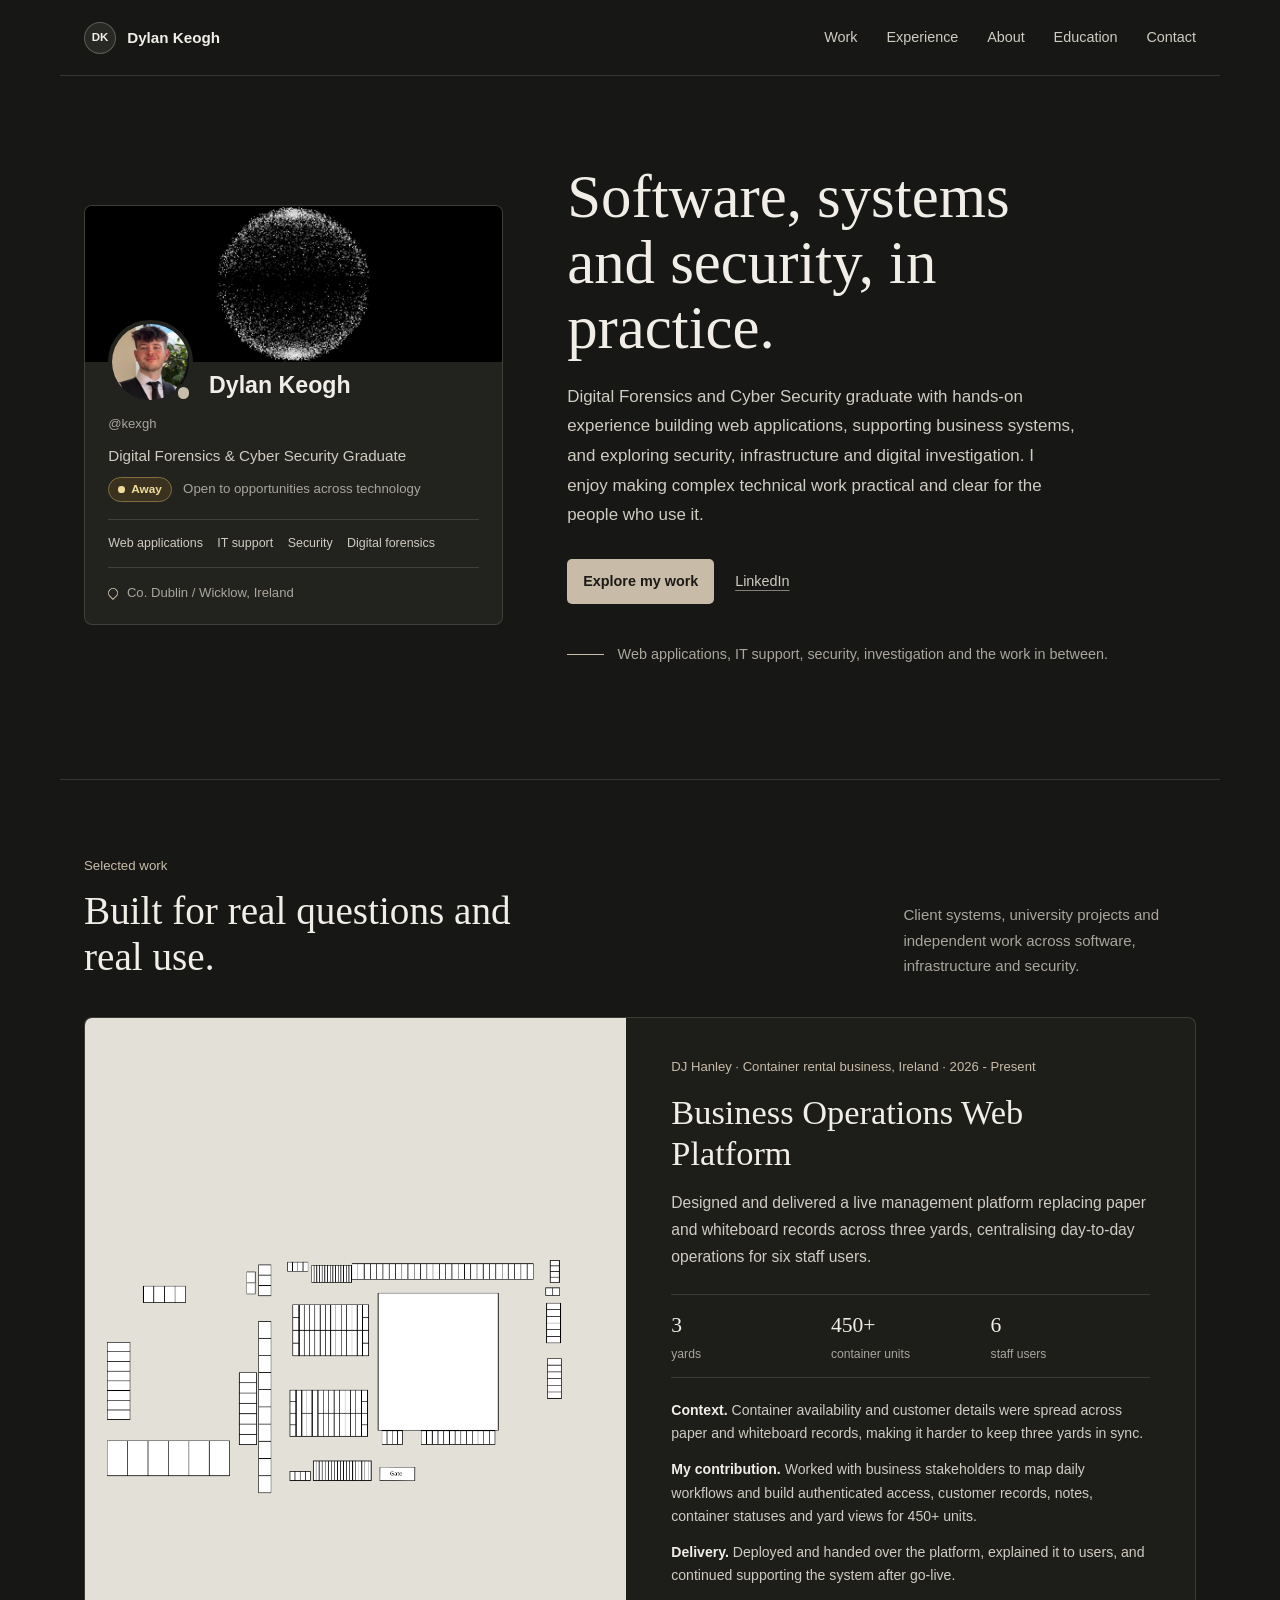
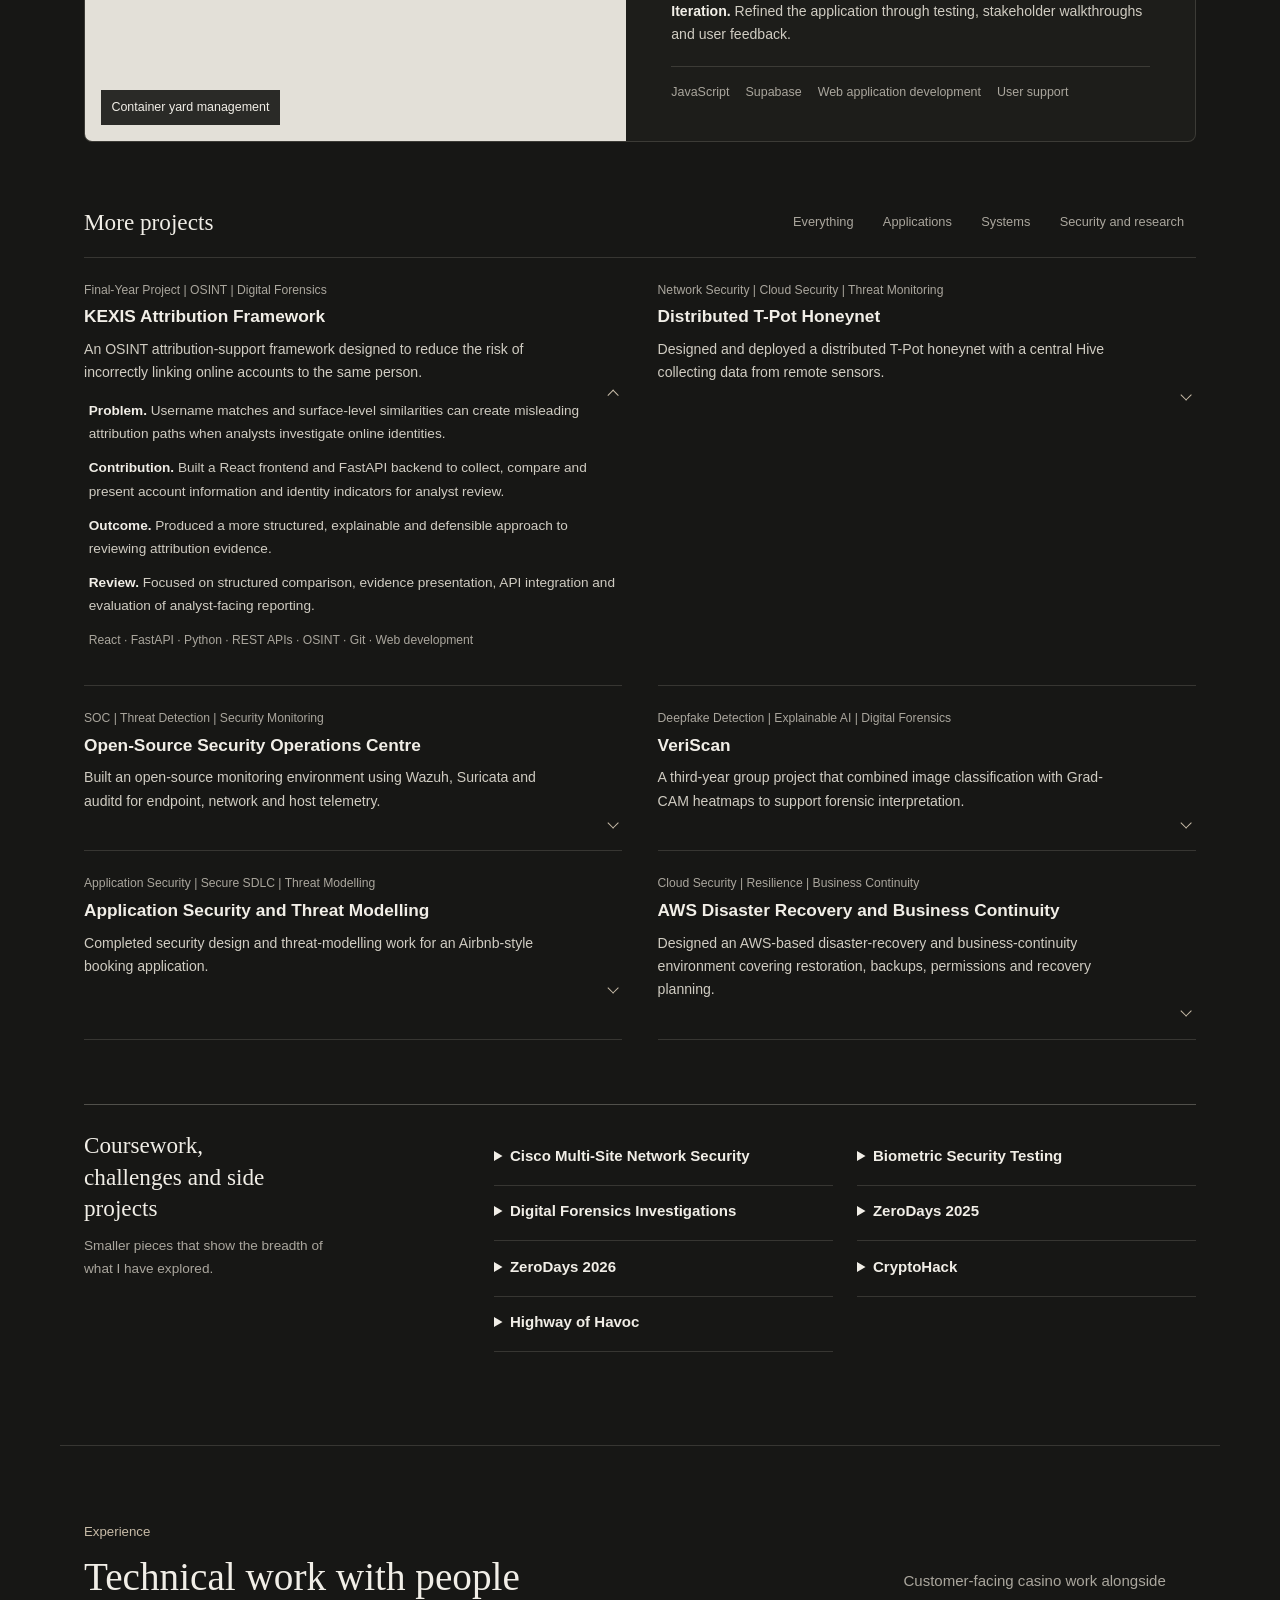
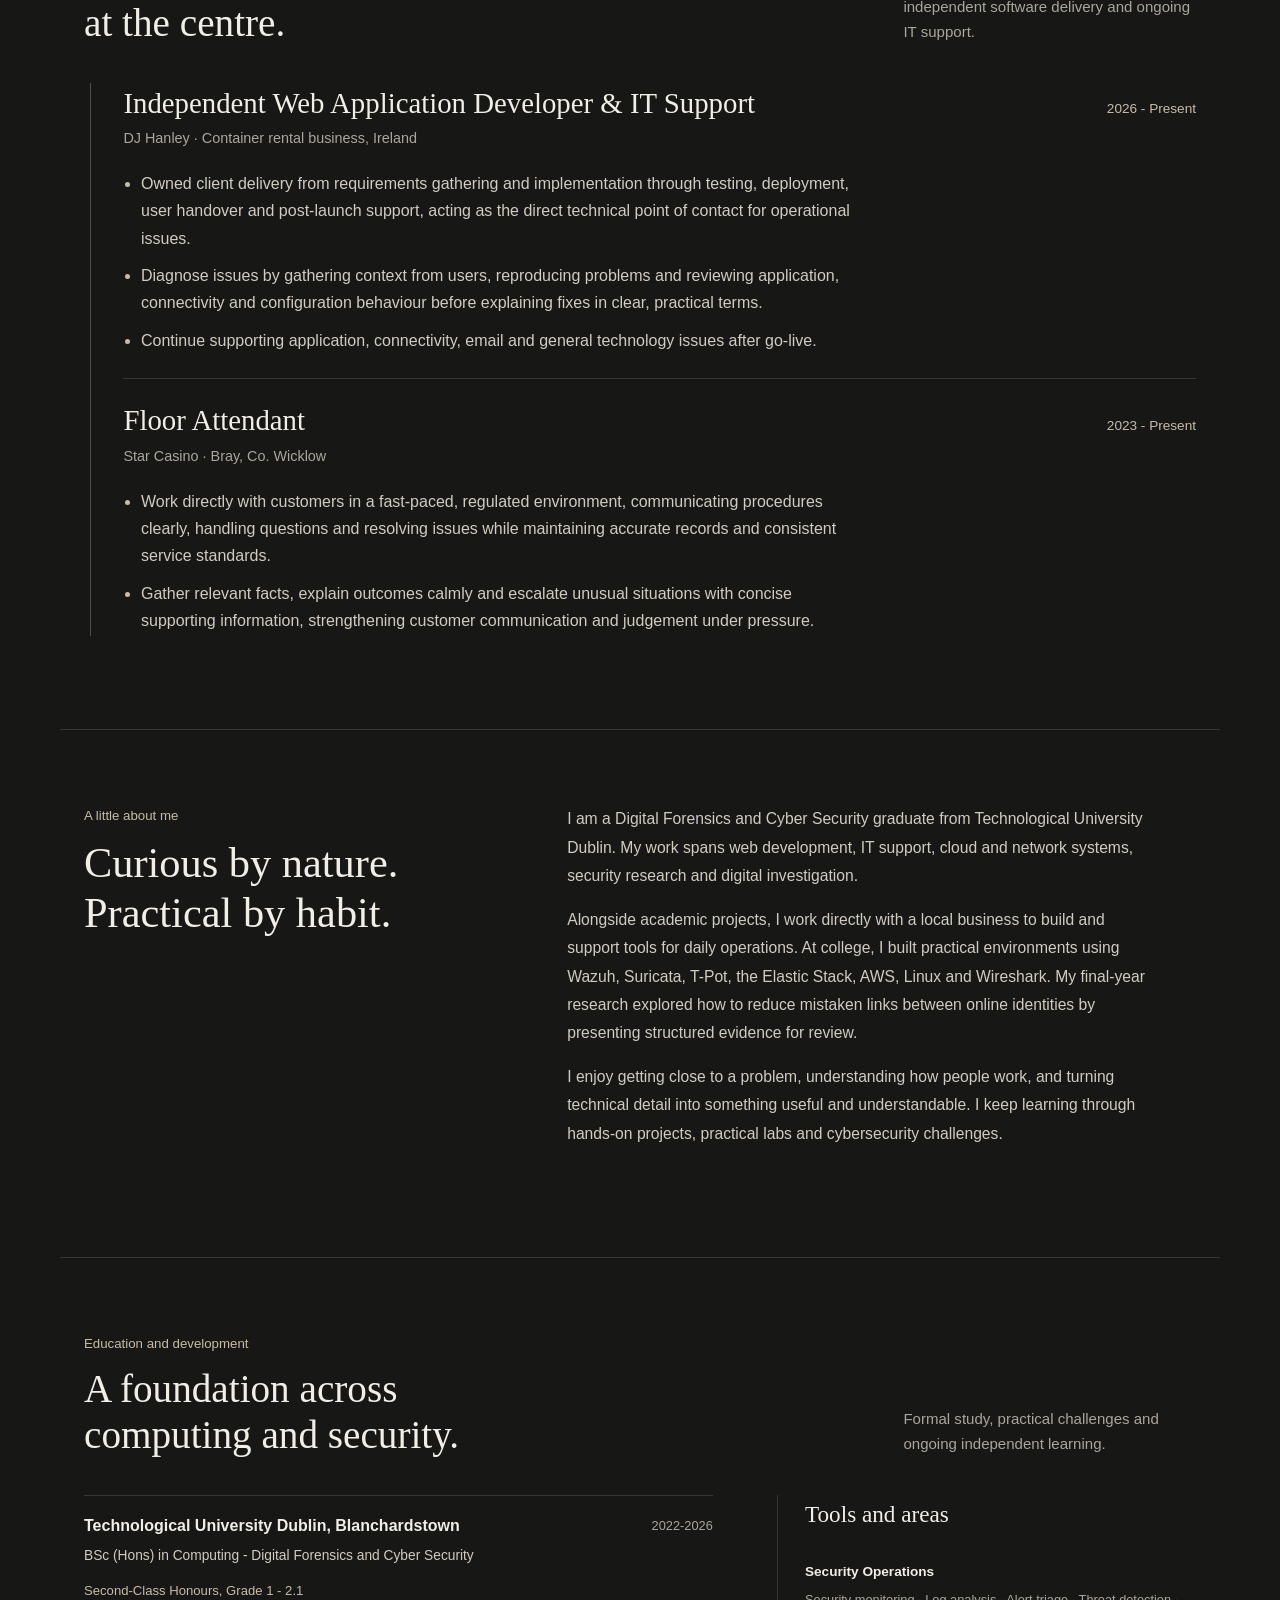
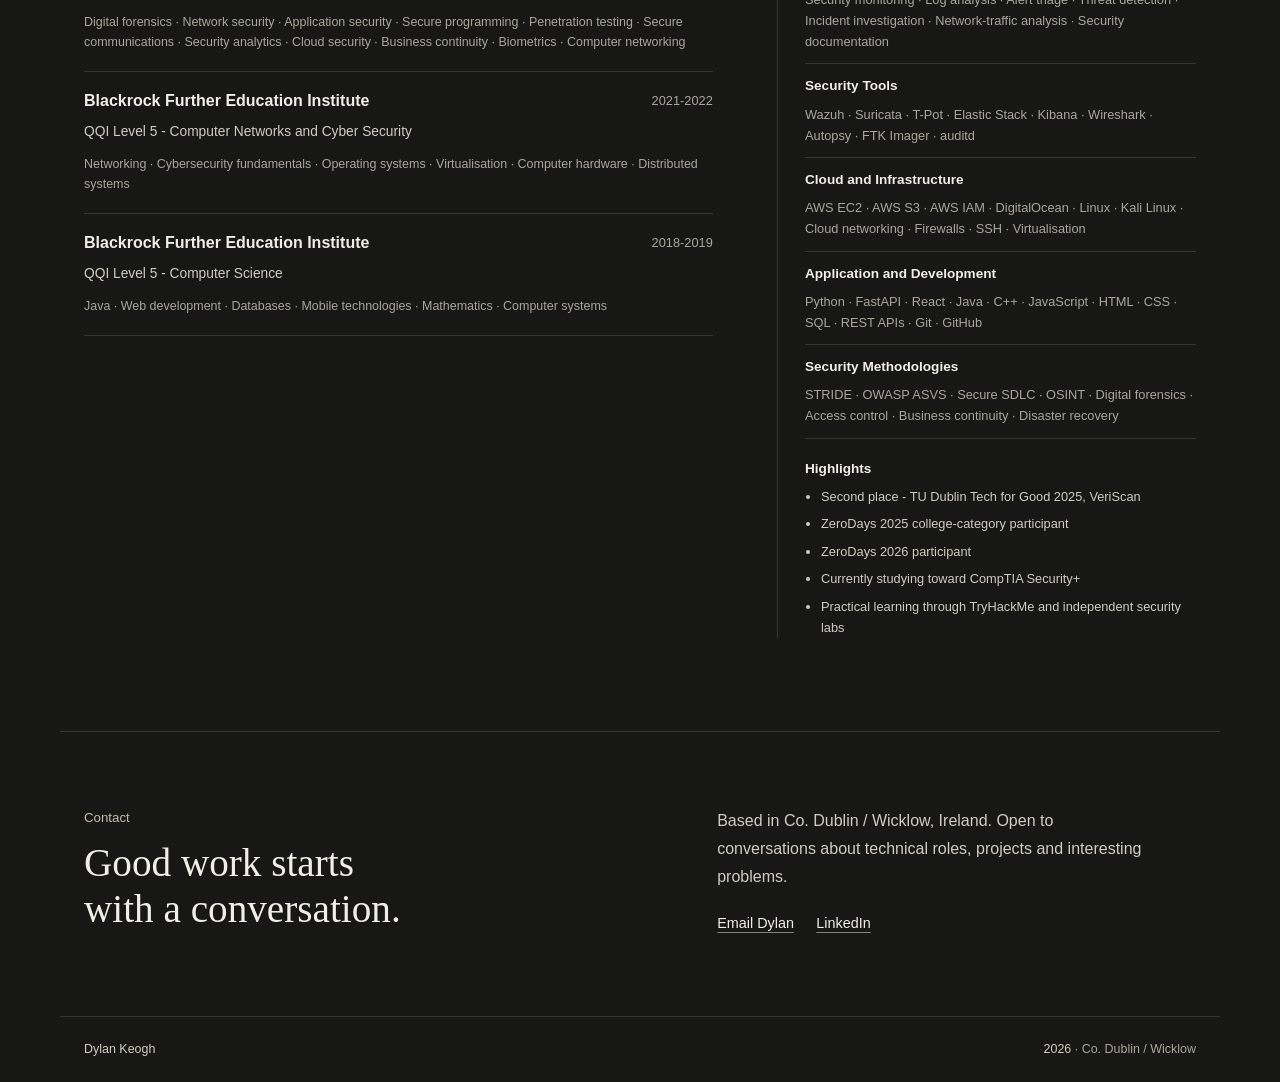
==== commit cde5ff53: "update" ====
--- a/index.html
+++ b/index.html
@@ -123,7 +123,7 @@
             <p class="section-kicker">Experience</p>
             <h2 id="experience-title">Technical work with people at the centre.</h2>
           </div>
-          <p class="section-deck">Ongoing independent work for a local business, spanning delivery, support and the systems people use every day.</p>
+          <p class="section-deck">Customer-facing casino work alongside independent software delivery and ongoing IT support.</p>
         </div>
         <div class="experience-entry" id="experience-entry"></div>
       </section>
--- a/styles.css
+++ b/styles.css
@@ -745,6 +745,12 @@
   padding: 0.15rem 0 0.15rem 2rem;
 }
 
+.experience-role + .experience-role {
+  border-top: 1px solid var(--line);
+  margin-top: 1.5rem;
+  padding-top: 1.5rem;
+}
+
 .experience-heading {
   align-items: baseline;
   display: flex;
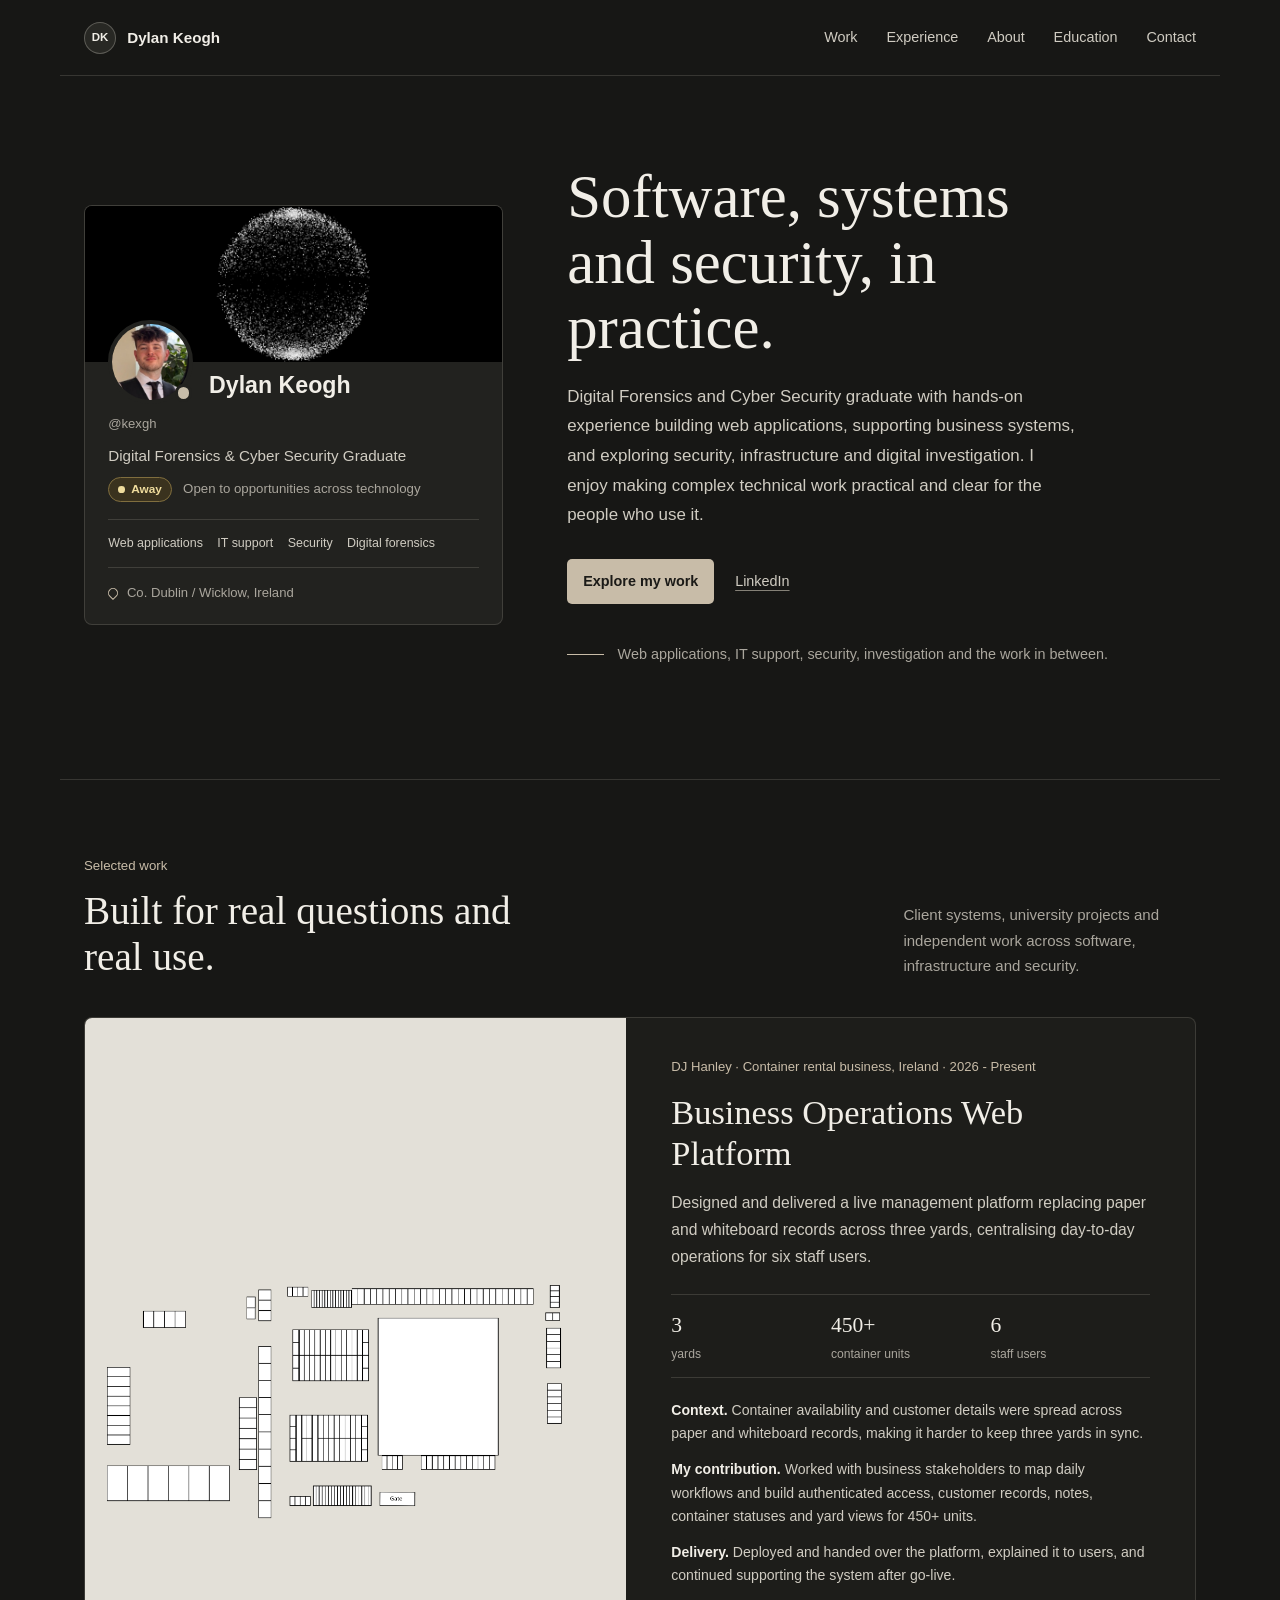
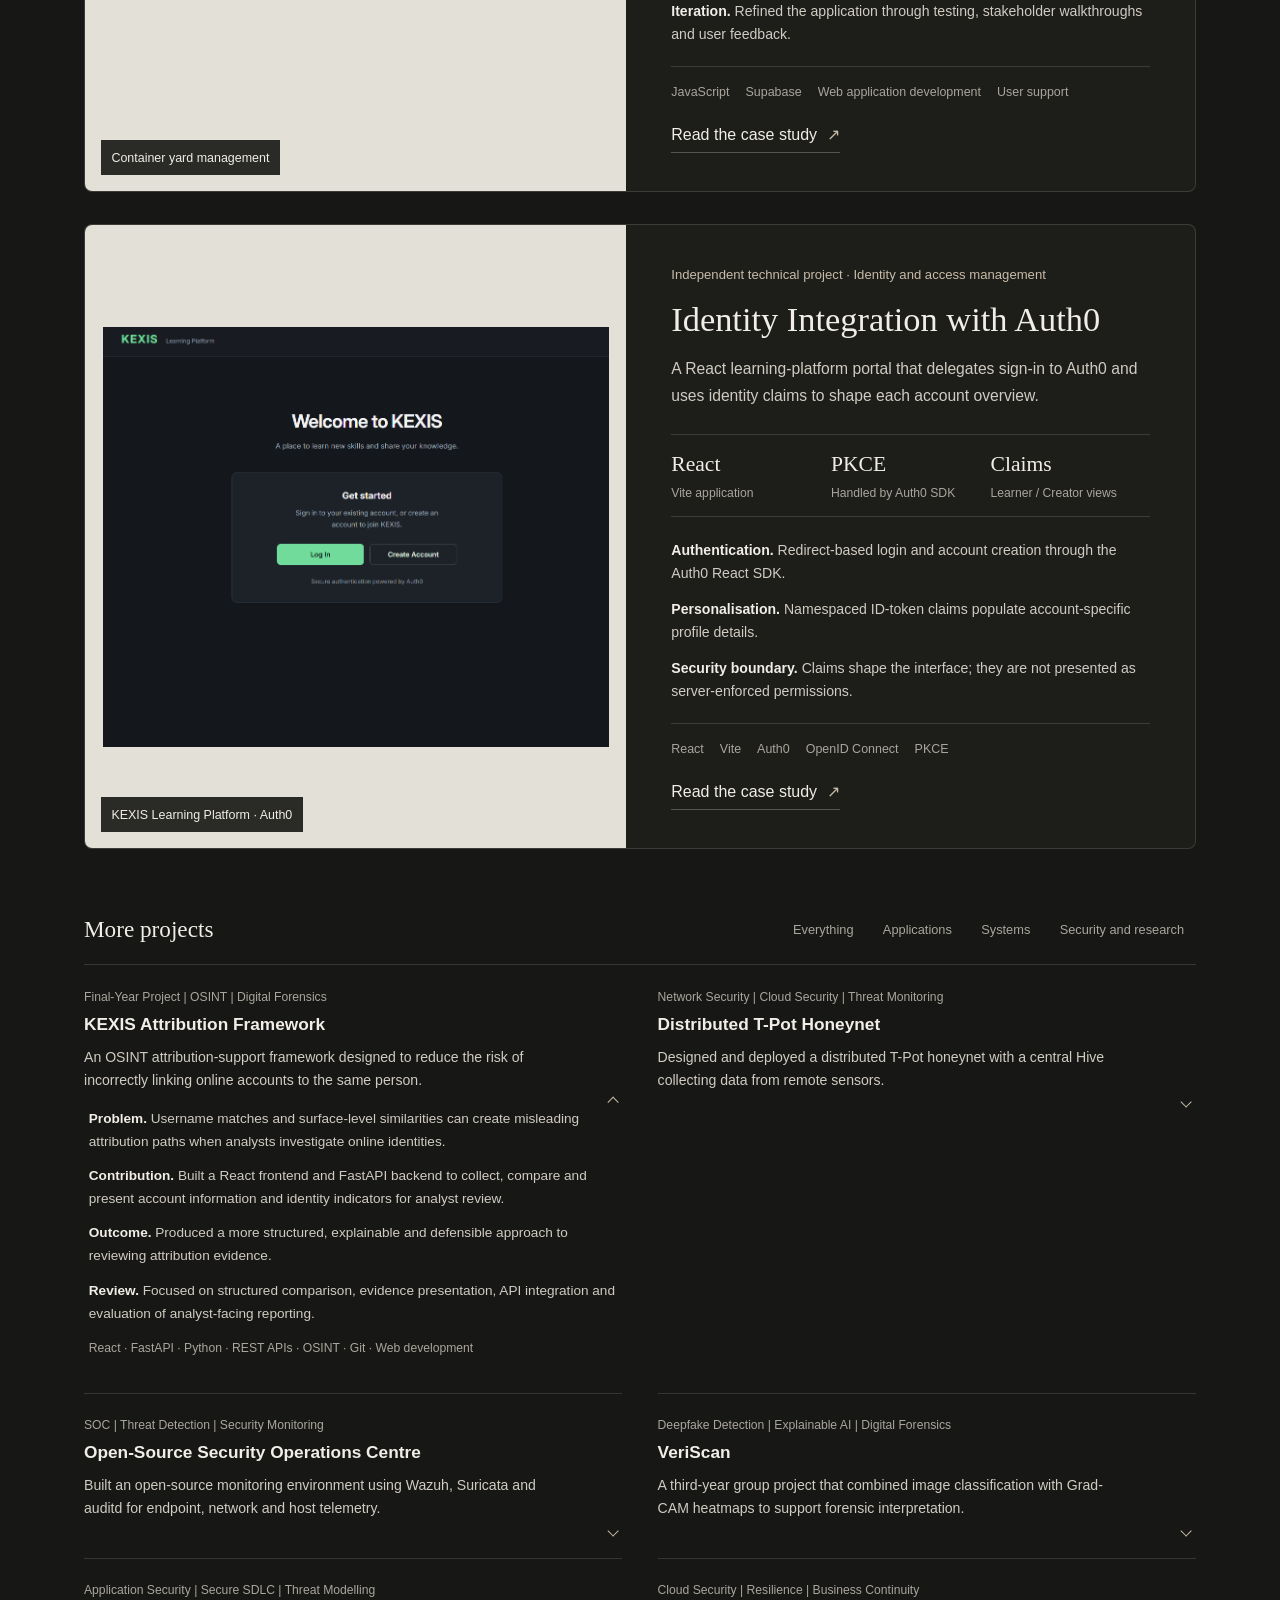
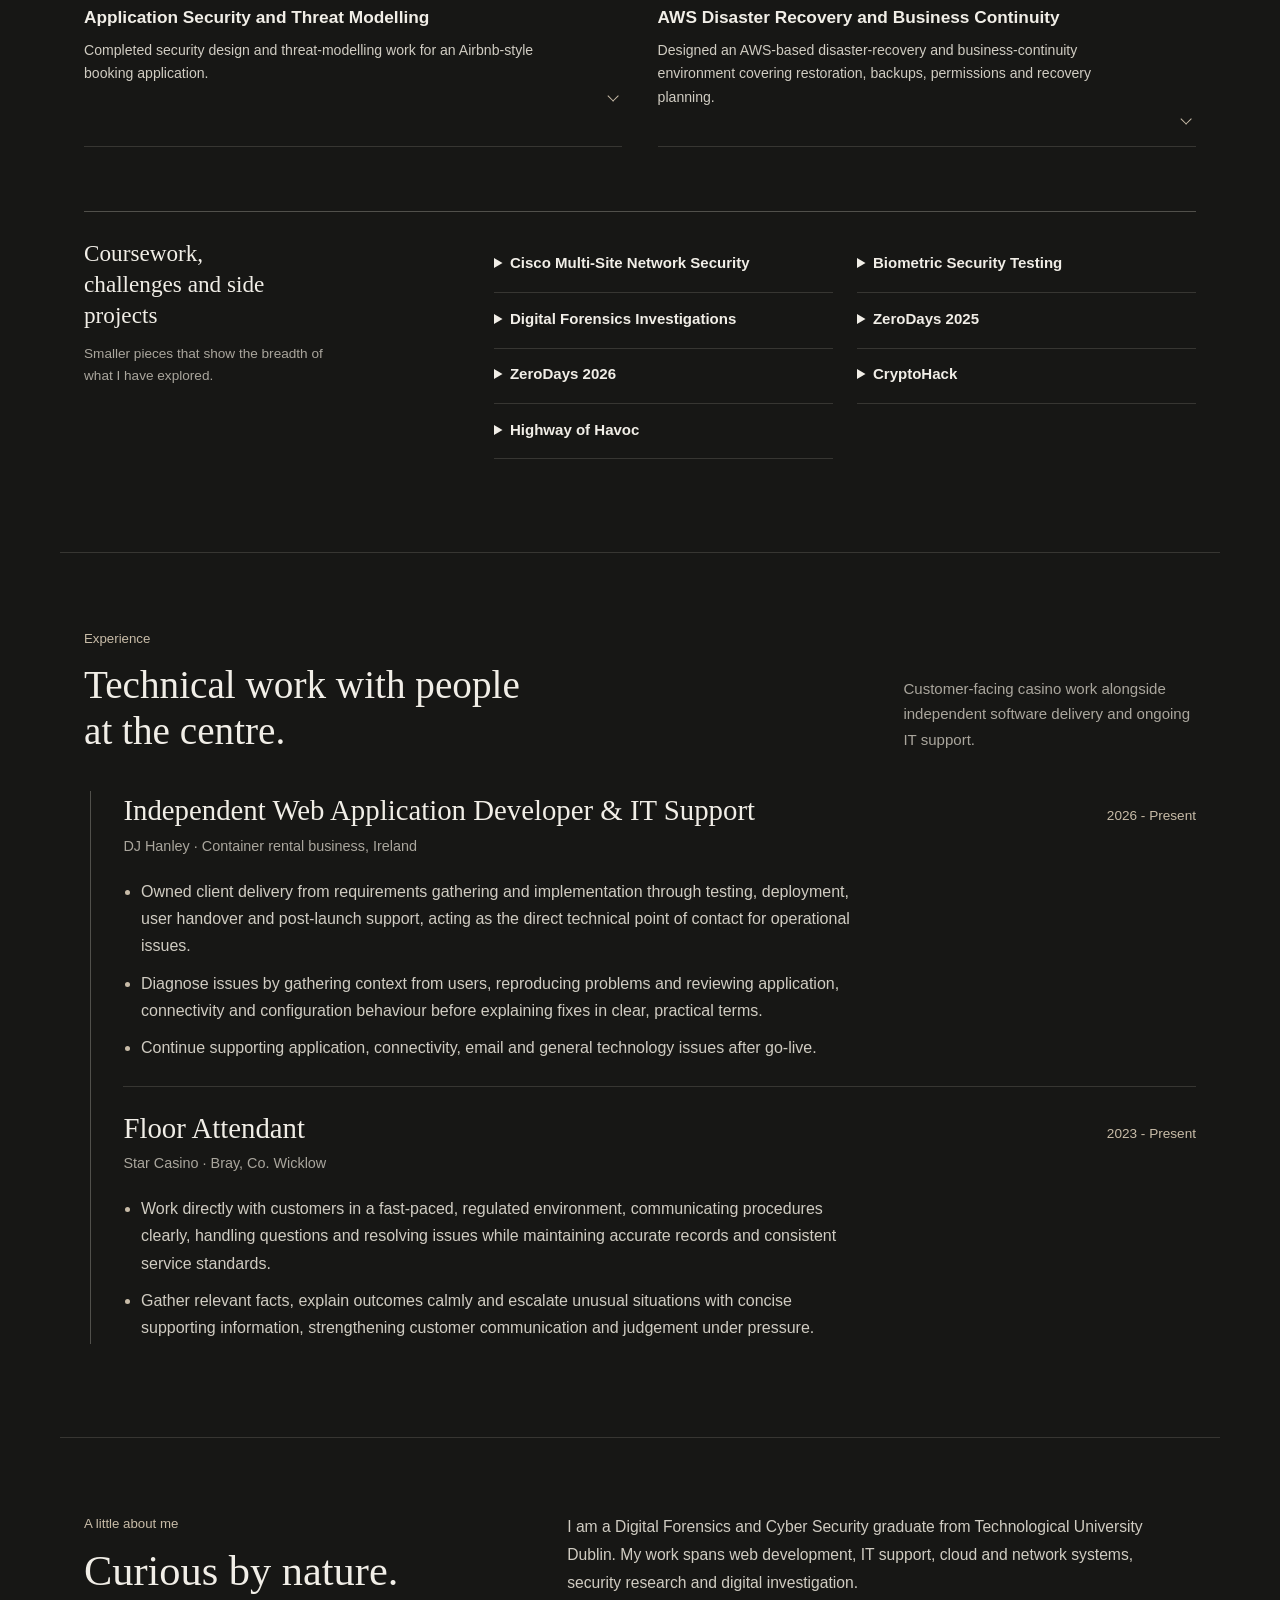
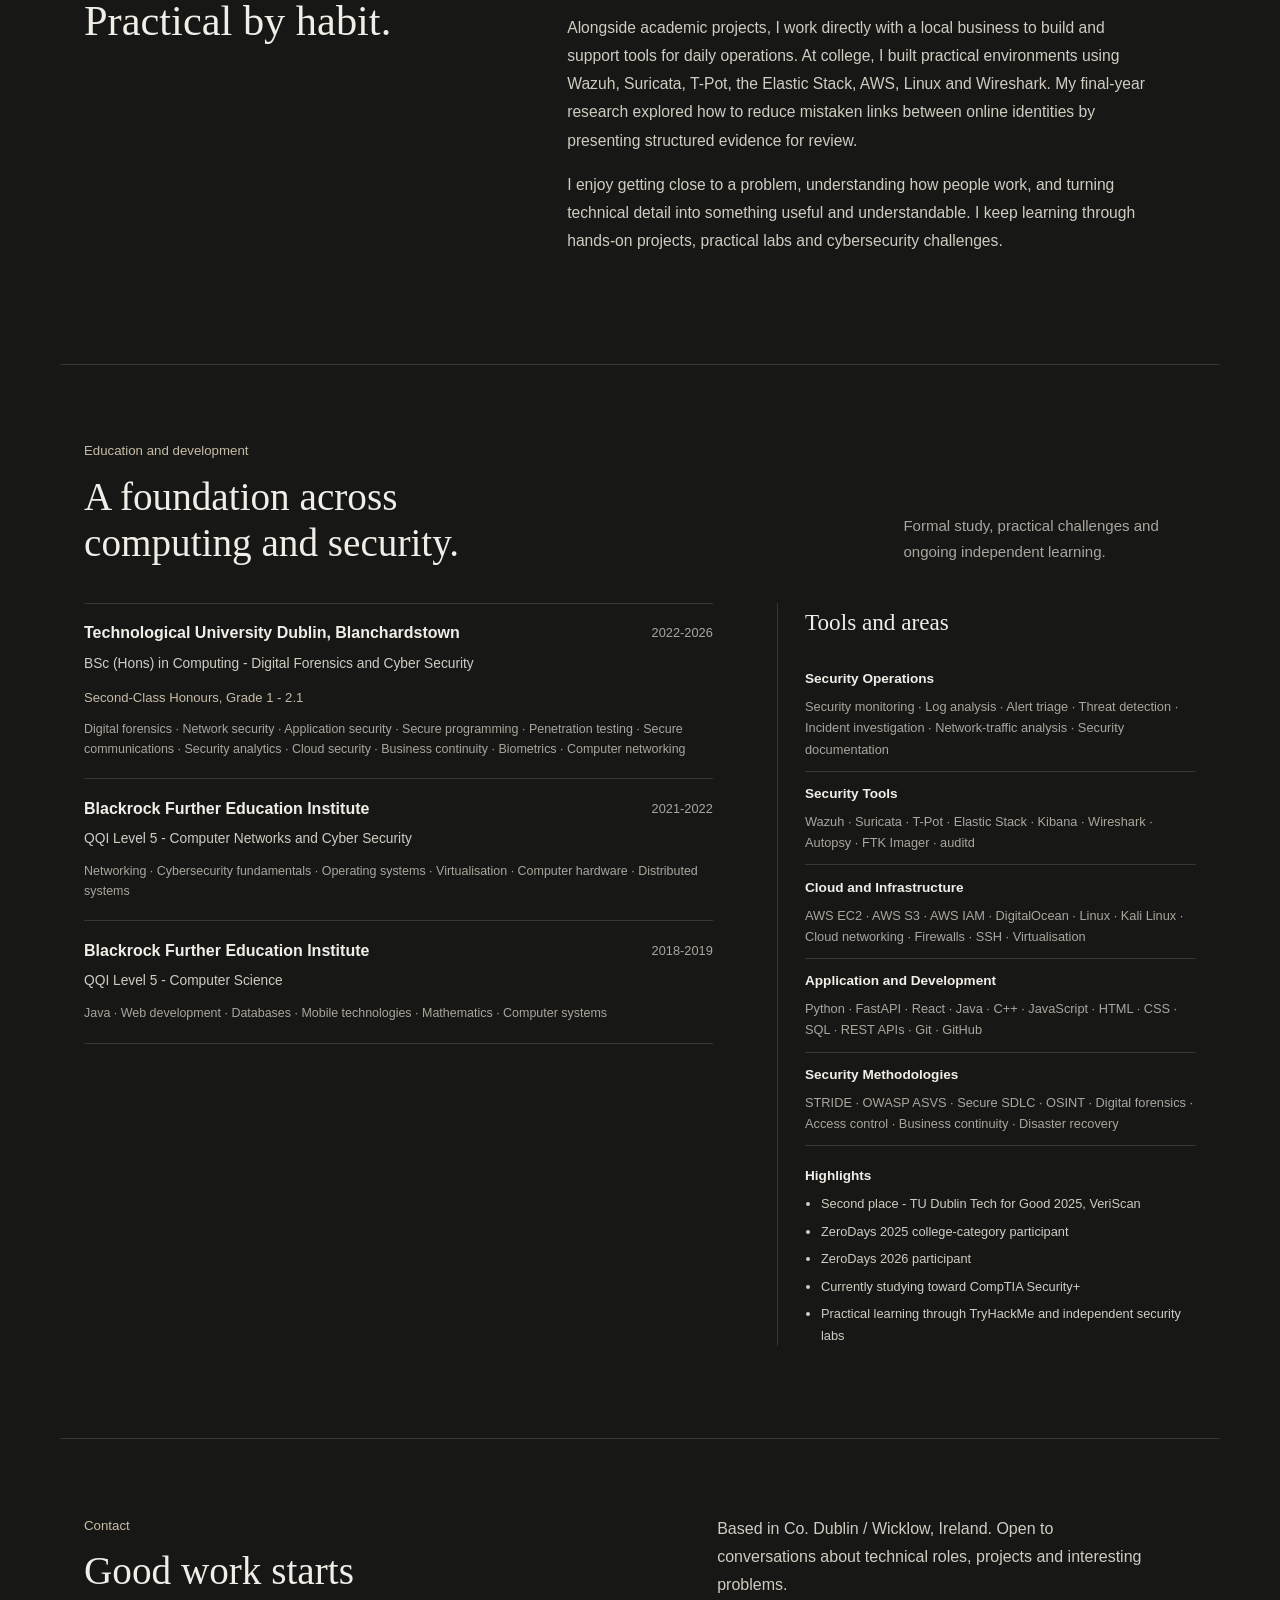
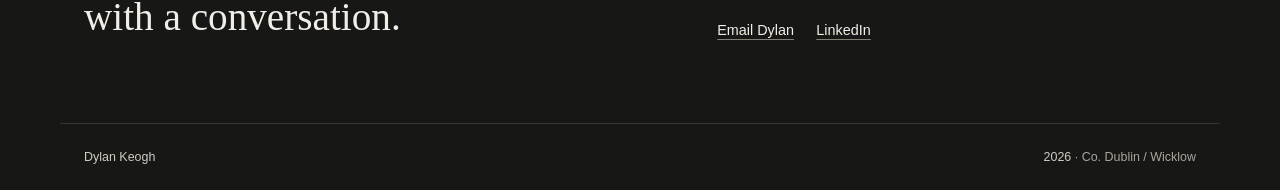
==== commit ad43098b: "Add container and Auth0 case studies" ====
--- a/index.html
+++ b/index.html
@@ -94,6 +94,33 @@
             <div class="client-facts" id="client-facts"></div>
             <div class="client-details" id="client-details"></div>
             <ul class="technology-list" id="client-technologies" aria-label="Technologies"></ul>
+            <a class="case-study-link" href="case-study.html">Read the case study <span aria-hidden="true">&#8599;</span></a>
+          </div>
+        </article>
+
+        <article class="client-feature auth0-feature" id="auth0-project" aria-labelledby="auth0-title">
+          <div class="client-visual">
+            <img src="auth0-login-screen.png" alt="KEXIS Learning Platform sign-in screen with Log In and Create Account options" loading="lazy">
+            <span class="visual-caption">KEXIS Learning Platform · Auth0</span>
+          </div>
+          <div class="client-copy">
+            <p class="project-meta">Independent technical project · Identity and access management</p>
+            <h3 id="auth0-title">Identity Integration with Auth0</h3>
+            <p class="client-summary">A React learning-platform portal that delegates sign-in to Auth0 and uses identity claims to shape each account overview.</p>
+            <div class="client-facts" aria-label="Project details">
+              <div class="client-fact"><strong>React</strong><span>Vite application</span></div>
+              <div class="client-fact"><strong>PKCE</strong><span>Handled by Auth0 SDK</span></div>
+              <div class="client-fact"><strong>Claims</strong><span>Learner / Creator views</span></div>
+            </div>
+            <div class="client-details">
+              <p><strong>Authentication.</strong> Redirect-based login and account creation through the Auth0 React SDK.</p>
+              <p><strong>Personalisation.</strong> Namespaced ID-token claims populate account-specific profile details.</p>
+              <p><strong>Security boundary.</strong> Claims shape the interface; they are not presented as server-enforced permissions.</p>
+            </div>
+            <ul class="technology-list" aria-label="Technologies">
+              <li>React</li><li>Vite</li><li>Auth0</li><li>OpenID Connect</li><li>PKCE</li>
+            </ul>
+            <a class="case-study-link" href="auth0-case-study.html">Read the case study <span aria-hidden="true">&#8599;</span></a>
           </div>
         </article>
 
--- a/styles.css
+++ b/styles.css
@@ -449,6 +449,10 @@
   overflow: hidden;
 }
 
+.auth0-feature {
+  margin-top: 2rem;
+}
+
 .client-visual {
   align-items: center;
   background: #e3e0d8;
@@ -554,6 +558,25 @@
 .technology-list li {
   color: var(--muted);
   font-size: 0.78rem;
+}
+
+.case-study-link {
+  align-items: center;
+  border-bottom: 1px solid var(--line-strong);
+  color: var(--ink);
+  display: inline-flex;
+  gap: 0.6rem;
+  margin-top: 1.25rem;
+  padding-bottom: 0.2rem;
+  text-decoration: none;
+}
+
+.case-study-link span {
+  color: var(--accent);
+}
+
+.case-study-link:hover {
+  border-color: var(--accent);
 }
 
 .project-toolbar {
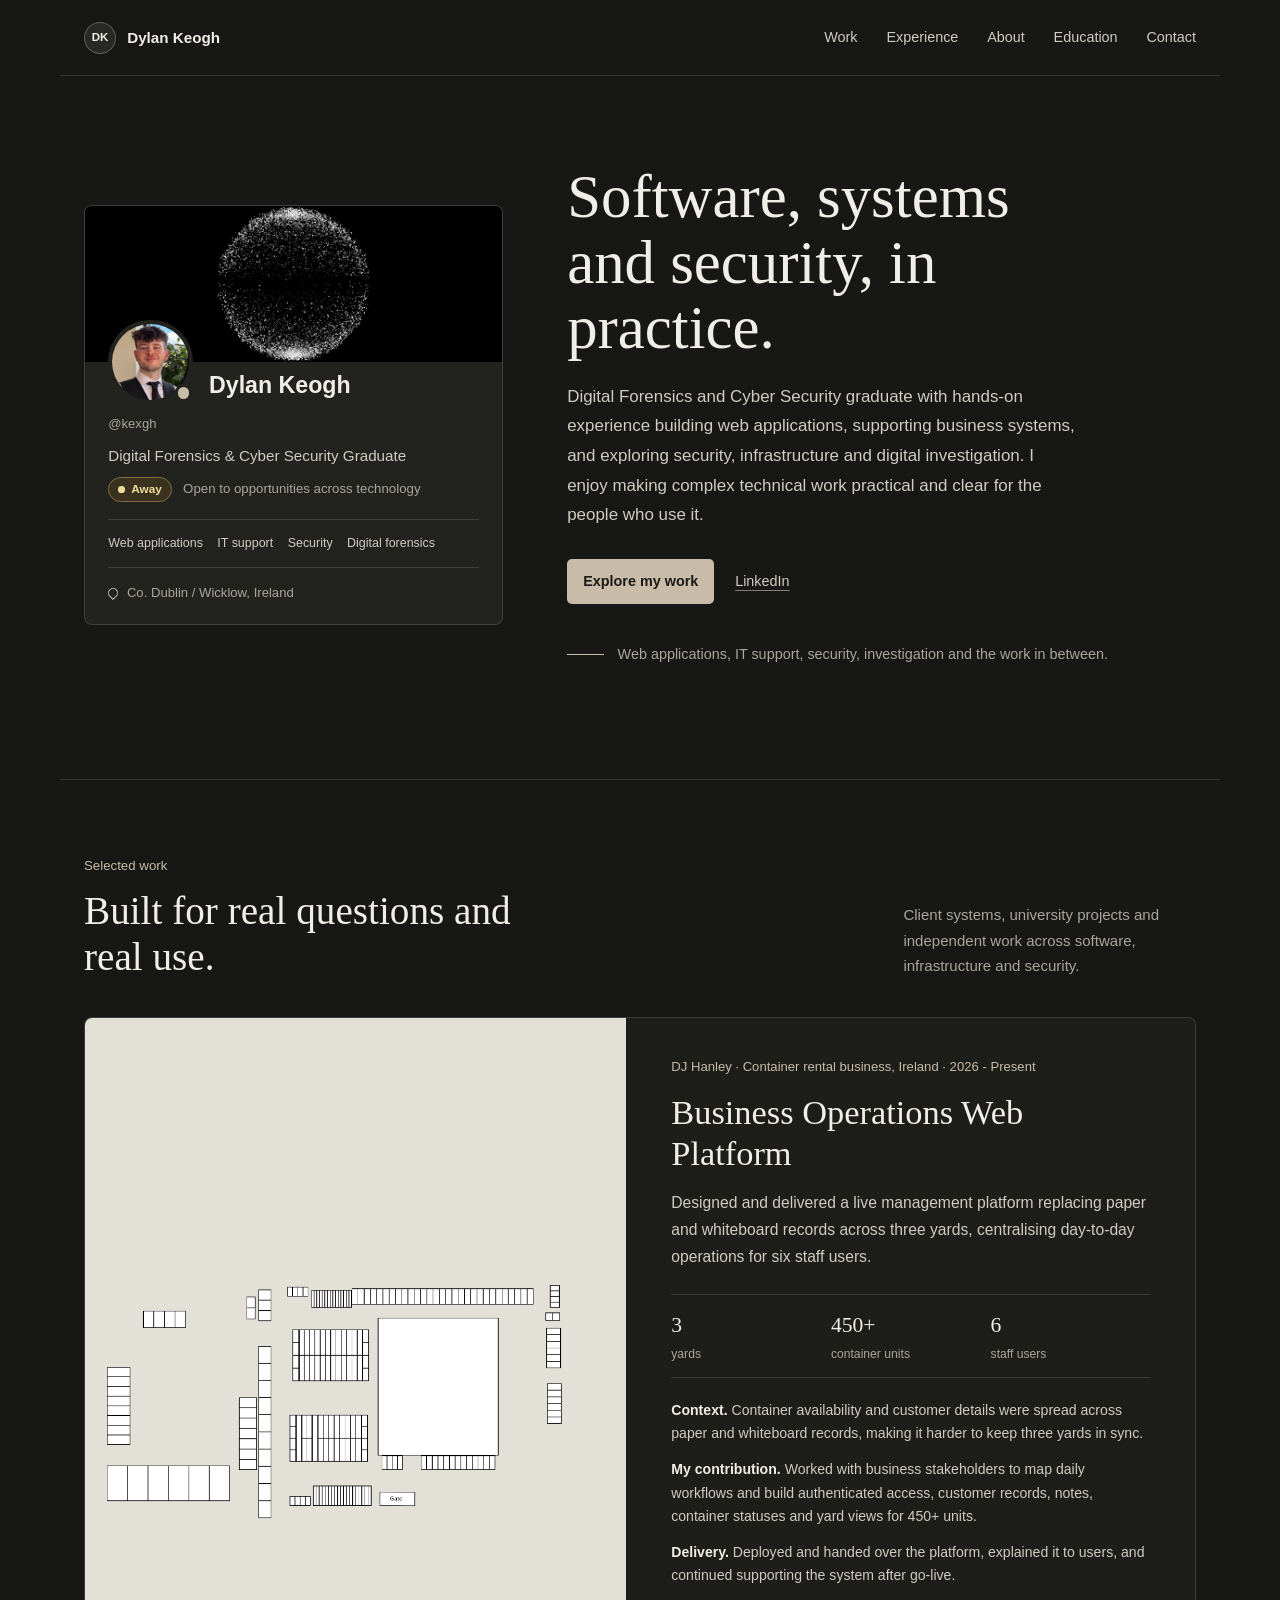
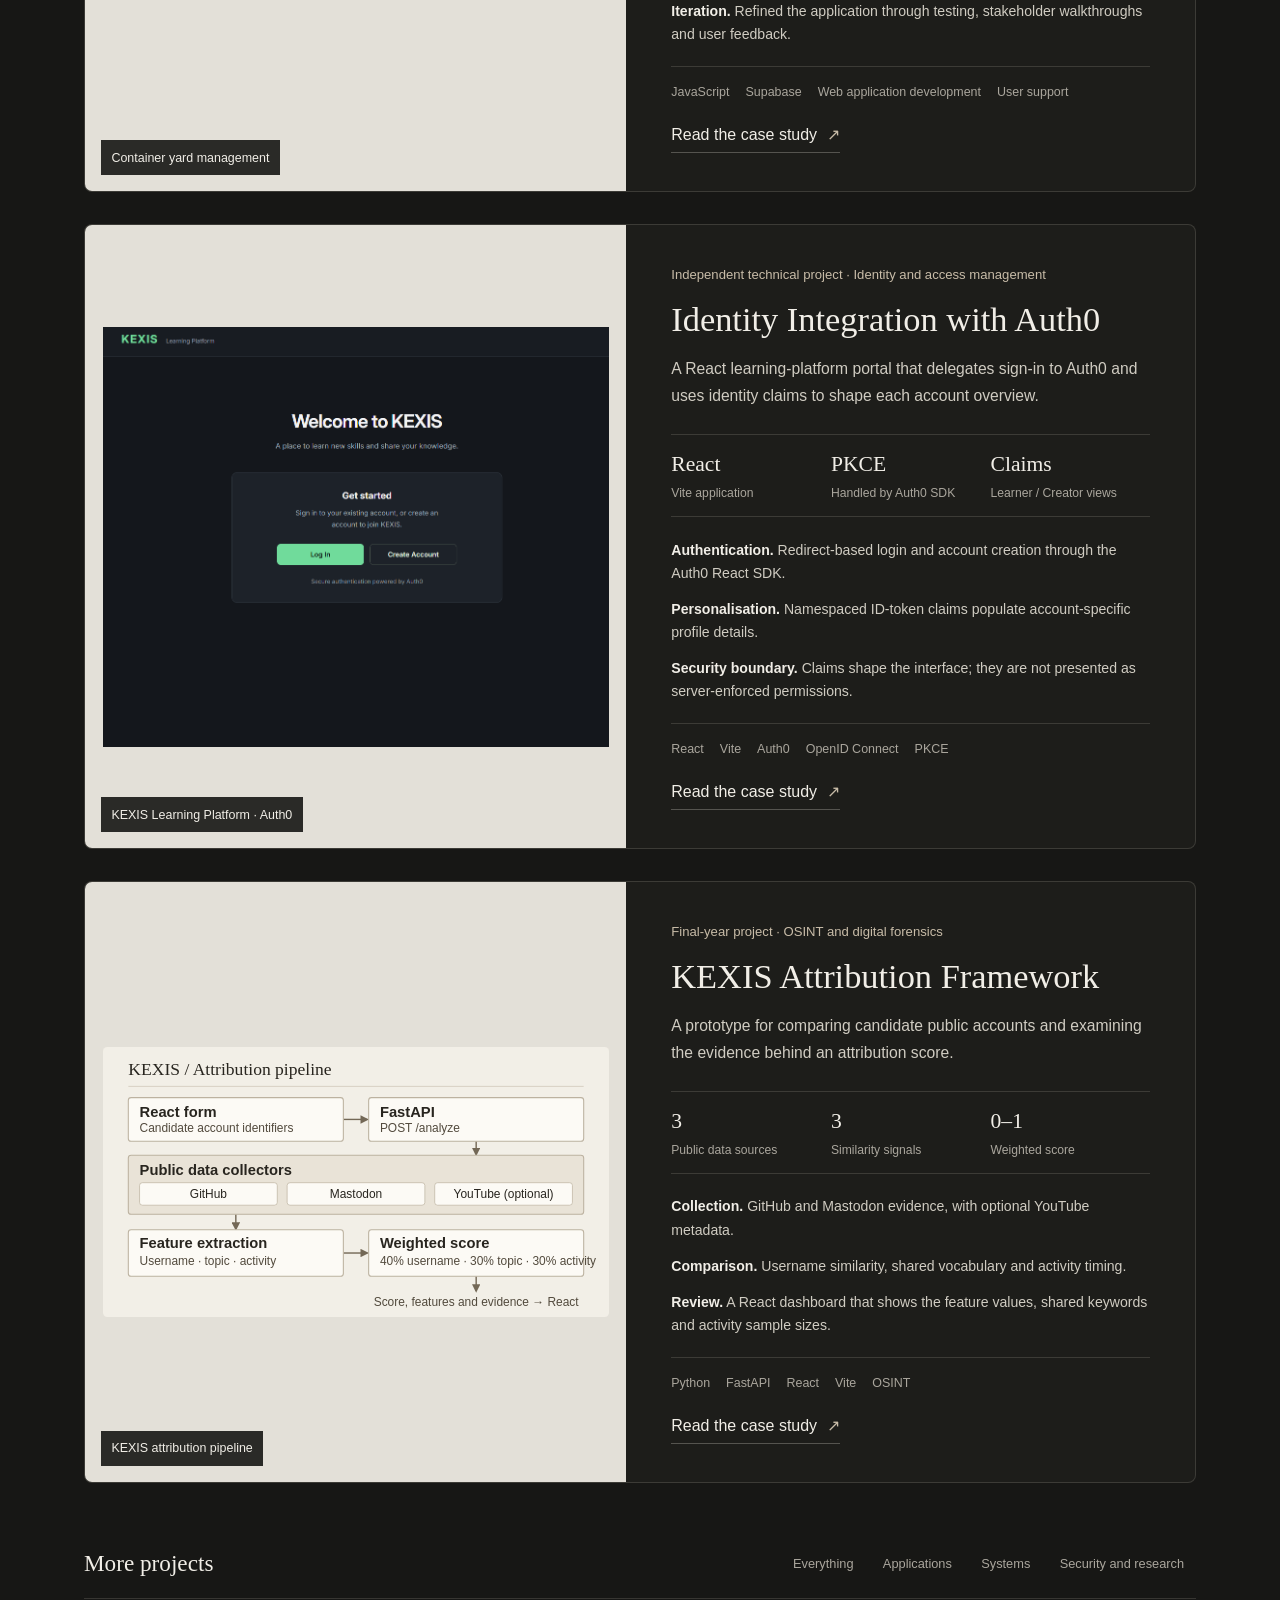
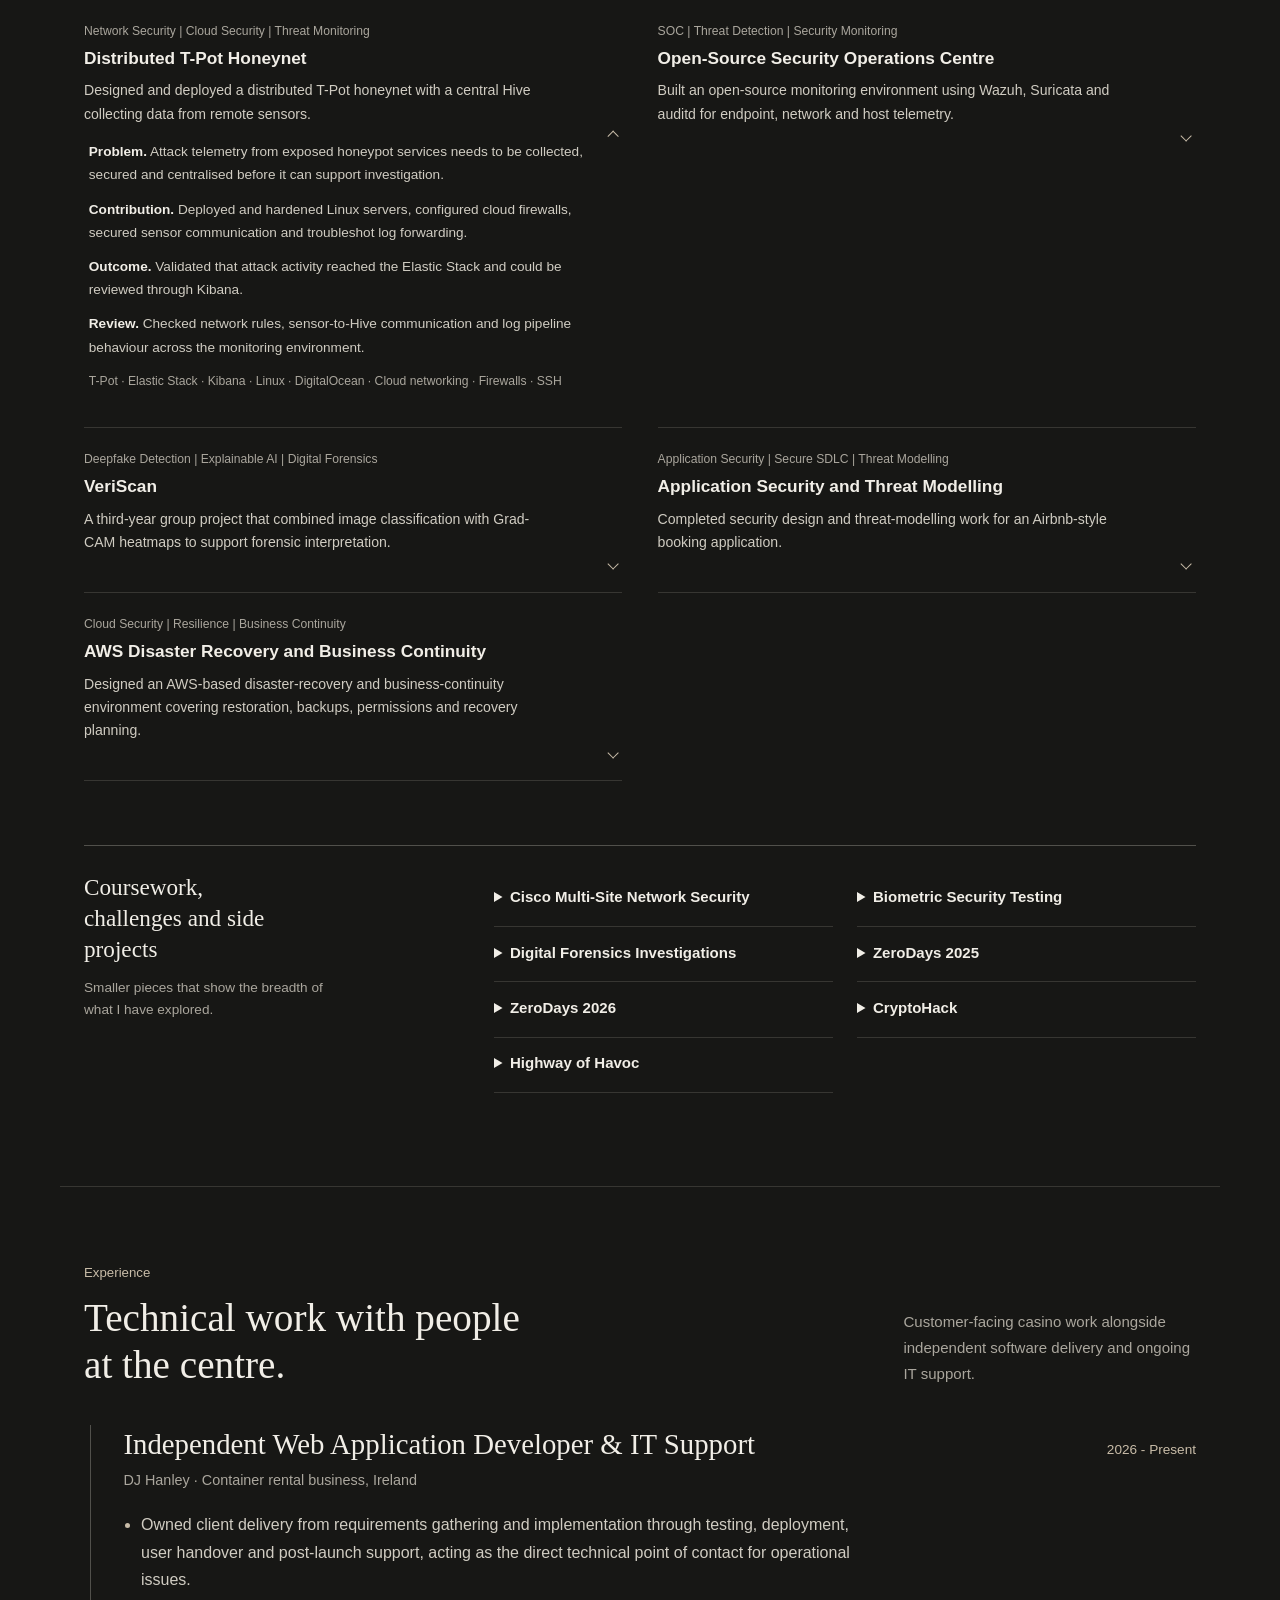
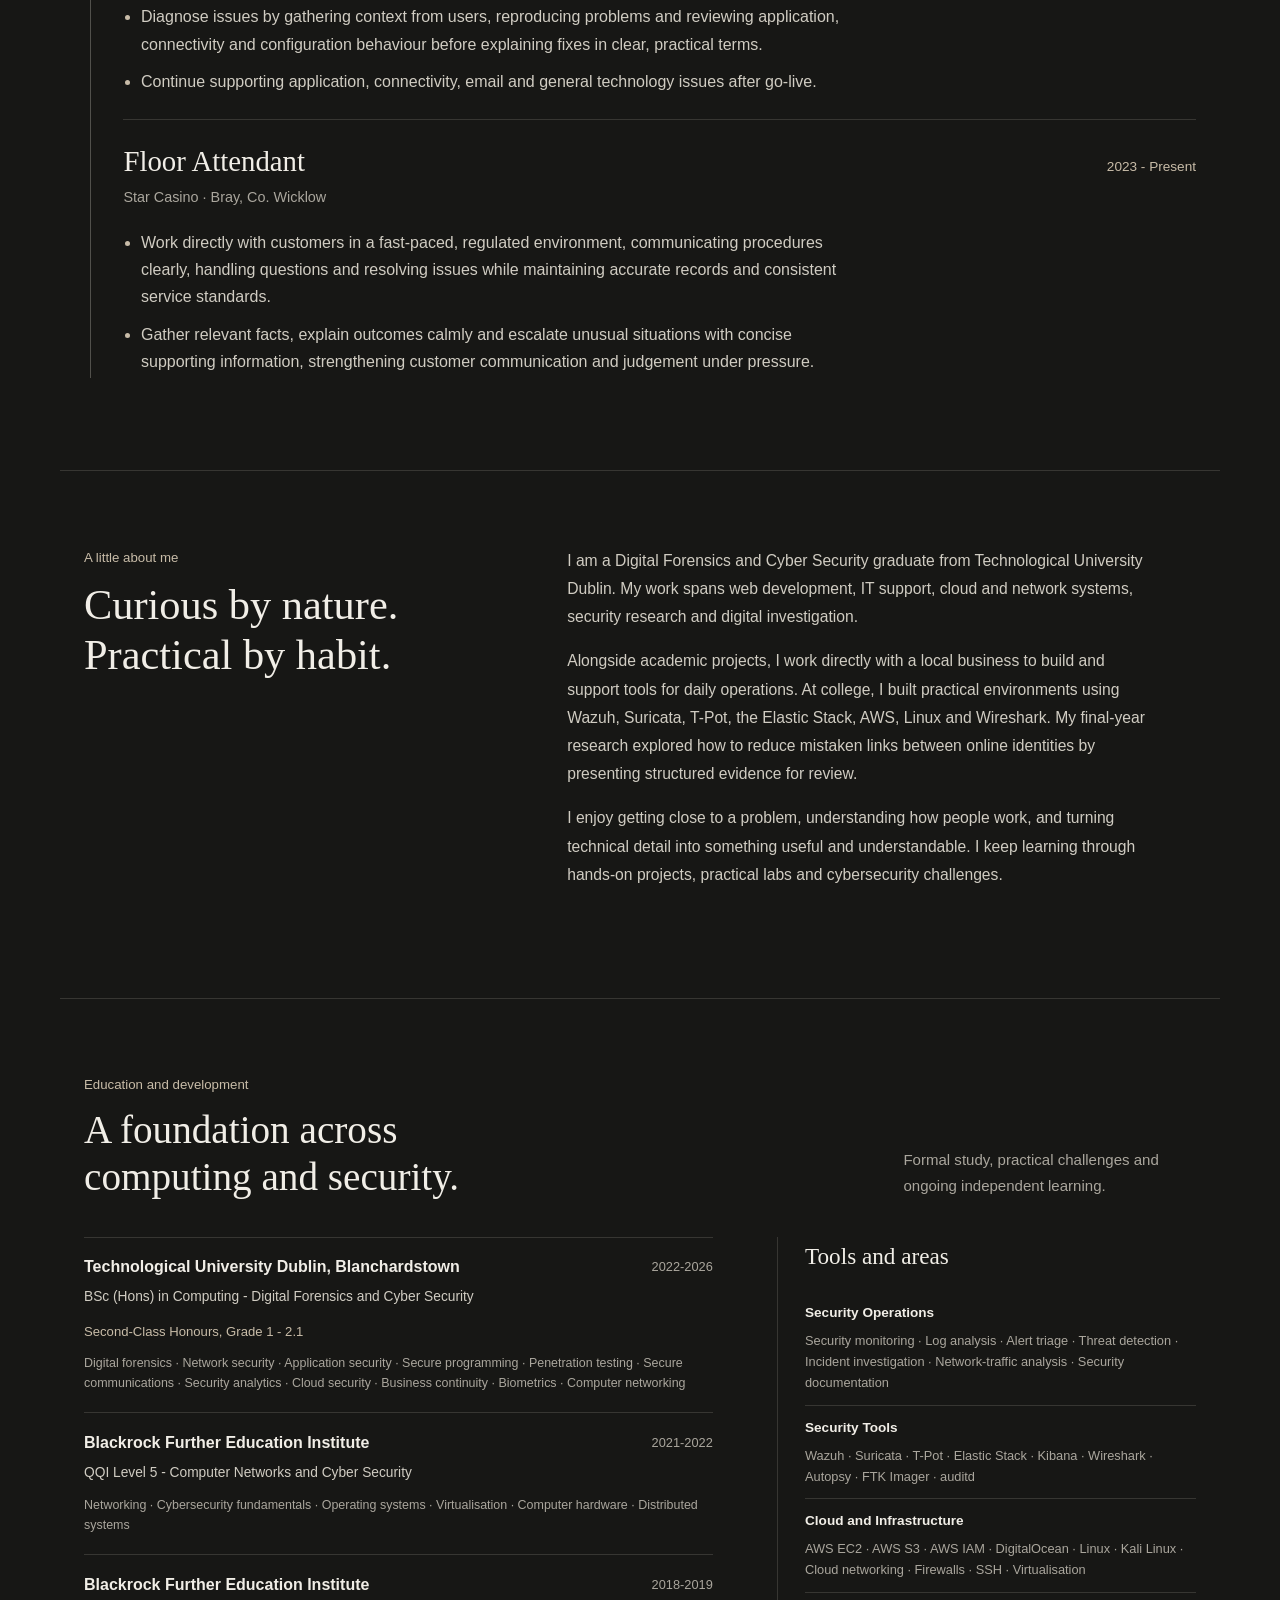
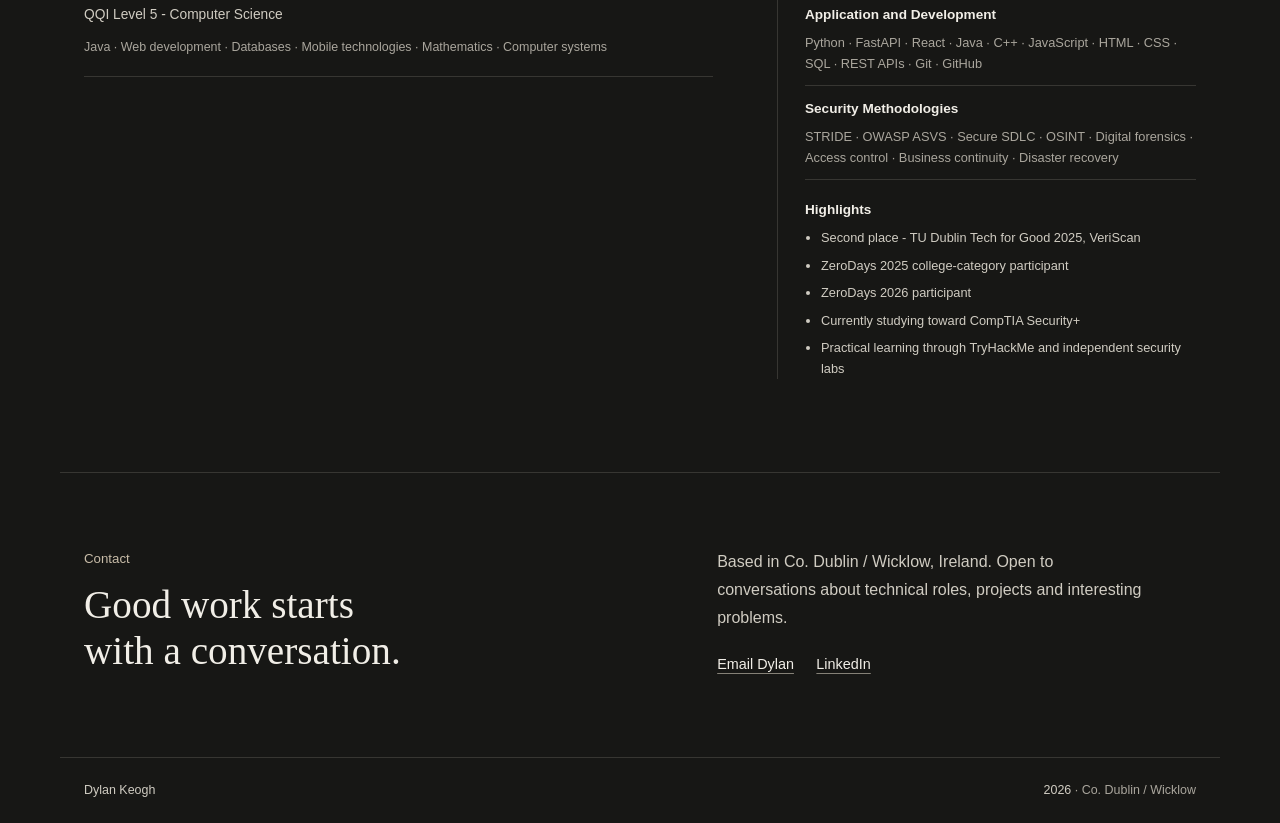
==== commit 1f2cfa5c: "3rd case study" ====
--- a/index.html
+++ b/index.html
@@ -124,6 +124,32 @@
           </div>
         </article>
 
+        <article class="client-feature" id="kexis-project" aria-labelledby="kexis-title">
+          <div class="client-visual">
+            <img src="kexis-architecture.svg" alt="Diagram of the KEXIS pipeline from account identifiers through public data collection and weighted scoring" width="720" height="384" loading="lazy">
+            <span class="visual-caption">KEXIS attribution pipeline</span>
+          </div>
+          <div class="client-copy">
+            <p class="project-meta">Final-year project · OSINT and digital forensics</p>
+            <h3 id="kexis-title">KEXIS Attribution Framework</h3>
+            <p class="client-summary">A prototype for comparing candidate public accounts and examining the evidence behind an attribution score.</p>
+            <div class="client-facts" aria-label="Project details">
+              <div class="client-fact"><strong>3</strong><span>Public data sources</span></div>
+              <div class="client-fact"><strong>3</strong><span>Similarity signals</span></div>
+              <div class="client-fact"><strong>0–1</strong><span>Weighted score</span></div>
+            </div>
+            <div class="client-details">
+              <p><strong>Collection.</strong> GitHub and Mastodon evidence, with optional YouTube metadata.</p>
+              <p><strong>Comparison.</strong> Username similarity, shared vocabulary and activity timing.</p>
+              <p><strong>Review.</strong> A React dashboard that shows the feature values, shared keywords and activity sample sizes.</p>
+            </div>
+            <ul class="technology-list" aria-label="Technologies">
+              <li>Python</li><li>FastAPI</li><li>React</li><li>Vite</li><li>OSINT</li>
+            </ul>
+            <a class="case-study-link" href="kexis-case-study.html">Read the case study <span aria-hidden="true">&#8599;</span></a>
+          </div>
+        </article>
+
         <div class="project-toolbar">
           <h3>More projects</h3>
           <div class="work-filters" id="work-filters" role="group" aria-label="Filter projects">
--- a/styles.css
+++ b/styles.css
@@ -449,7 +449,7 @@
   overflow: hidden;
 }
 
-.auth0-feature {
+.client-feature + .client-feature {
   margin-top: 2rem;
 }
 
